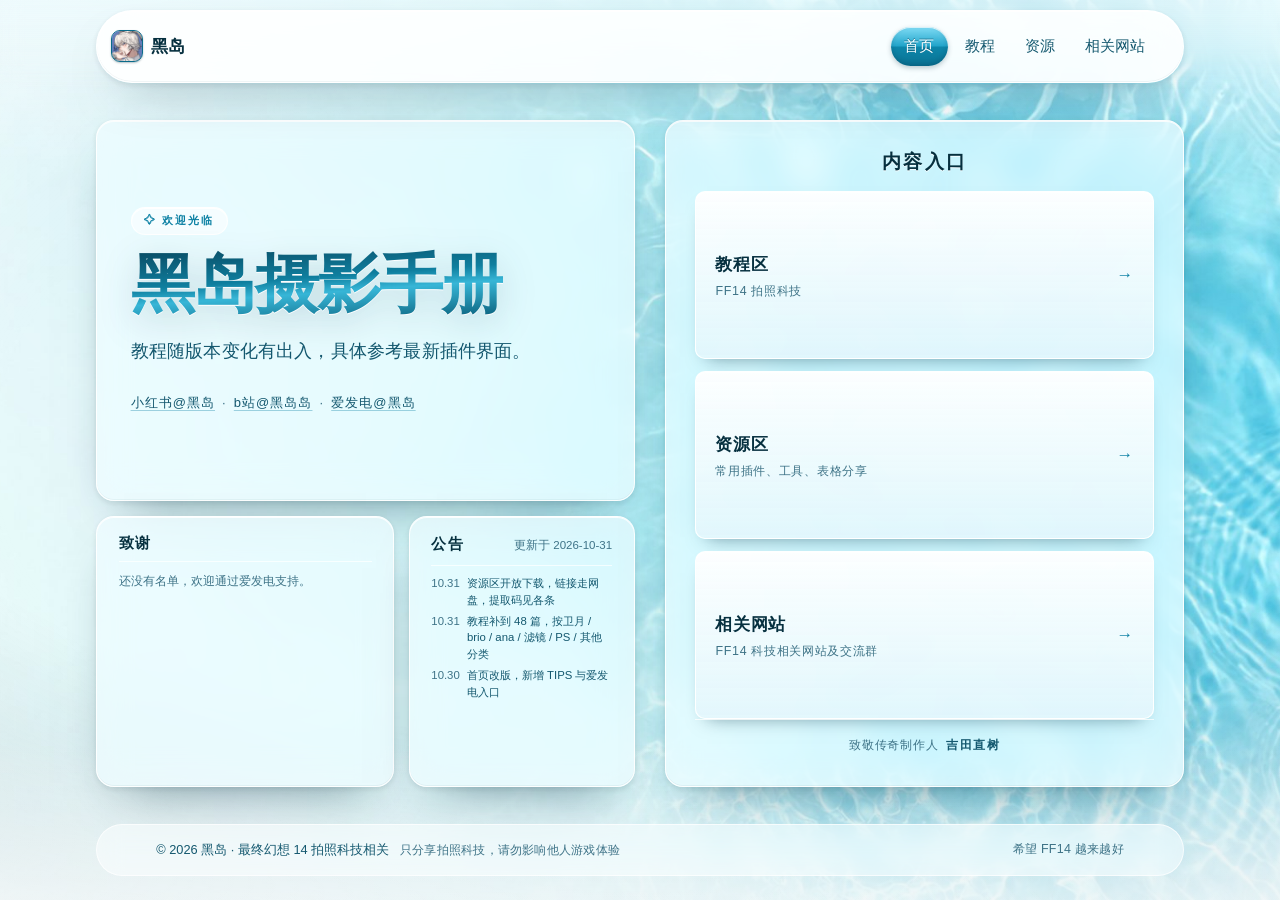
==== index.html @ 0362c5f7 "首页致谢与公告改成左右并排" ====
<!doctype html>
<html lang="zh-CN">
  <head>
    <meta charset="utf-8" />
    <meta name="viewport" content="width=device-width, initial-scale=1" />
    <title>黑岛摄影手册 · 亚拉戈拍照科技</title>
    <meta name="description" content="黑岛摄影手册：FF14 拍照科技教程、资源与相关网站。" />
    <meta name="theme-color" content="#0a6383" />
    <meta property="og:type" content="website" />
    <meta property="og:title" content="黑岛摄影手册 · 亚拉戈拍照科技" />
    <meta property="og:description" content="FF14 拍照科技教程、资源与相关网站，都在三个入口里。" />
    <meta name="twitter:card" content="summary" />
    <link rel="icon" href="assets/img/favicon.svg" type="image/svg+xml" />

    <link rel="stylesheet" href="assets/css/style.css" />
  </head>

  <body class="page-hub">
    <!-- 水下场景：光束、焦散、气泡、暗角（纯装饰） -->
    <div class="scene" aria-hidden="true">
      <div class="scene__rays"></div>
      <div class="scene__swell"></div>
      <div class="scene__caustics"></div>
      <div class="scene__grain"></div>
      <div class="scene__bubbles" id="bubbles"></div>
      <div class="scene__vignette"></div>
    </div>

    <a class="skip-link" href="#main">跳到主要内容</a>

    <header class="site-header" id="site-header">
      <div class="container site-header__inner">
        <div class="brand">
          <a
            class="brand__mark"
            href="https://www.xiaohongshu.com/user/profile/6412fbc0000000001102217c"
            target="_blank"
            rel="noopener noreferrer"
            aria-label="在小红书找到黑岛"
          >
            <img src="assets/img/avatar.png" alt="" width="32" height="32" />
          </a>
          <a class="brand__text" href="index.html">黑岛</a>
        </div>

        <nav class="nav" id="primary-nav" aria-label="主导航">
          <ul class="nav__list">
            <li><a class="nav__link" href="index.html" aria-current="page">首页</a></li>
            <li><a class="nav__link" href="tutorials.html">教程</a></li>
            <li><a class="nav__link" href="resources.html">资源</a></li>
            <li><a class="nav__link" href="links.html">相关网站</a></li>
          </ul>
        </nav>

        <div class="site-header__actions">

          <button
            class="icon-btn nav-toggle"
            id="nav-toggle"
            type="button"
            aria-label="打开菜单"
            aria-expanded="false"
            aria-controls="primary-nav"
          >
            <span></span><span></span><span></span>
          </button>
        </div>
      </div>
    </header>

    <main class="hub" id="main">
      <div class="hub__col">
      <section class="hub__intro" aria-labelledby="hub-title">
        <p class="hub__eyebrow">✧ 欢迎光临</p>

        <h1 class="hub__title" id="hub-title">黑岛摄影手册</h1>
        <p class="hub__sub">教程随版本变化有出入，具体参考最新插件界面。</p>
        <p class="hub__meta">
          <a
            href="https://www.xiaohongshu.com/user/profile/6412fbc0000000001102217c"
            target="_blank"
            rel="noopener noreferrer"
            >小红书@黑岛</a
          >
          <span aria-hidden="true">·</span>
          <a
            href="https://space.bilibili.com/68283920"
            target="_blank"
            rel="noopener noreferrer"
            >b站@黑岛岛</a
          >
          <span aria-hidden="true">·</span>
          <a
            href="https://afdian.com/a/heidao0928"
            target="_blank"
            rel="noopener noreferrer"
            >爱发电@黑岛</a
          >
        </p>
      </section>

      <div class="hub__duo">
        <section class="hub__thanks" aria-labelledby="thanks-title">
          <div class="hub__rail-head">
            <h2 class="hub__thanks-title" id="thanks-title">致谢</h2>
          </div>
          <ul class="hub__thanks-list" data-thanks-list>
            <li class="hub__thanks-empty">载入中…</li>
          </ul>
        </section>

        <section class="hub__rail hub__notice" aria-labelledby="notice-title">
        <div class="hub__rail-head">
          <h2 class="hub__rail-title" id="notice-title">公告</h2>
          <span class="hub__notice-updated" data-notice-updated></span>
        </div>

        <ul class="hub__feed" data-notice-list>
          <li class="hub__feed-empty">载入中…</li>
        </ul>
        </section>
      </div>
      </div>

      <aside class="hub__panel" aria-labelledby="entry-title">
        <h2 class="hub__panel-title" id="entry-title">内容入口</h2>

        <ul class="entry-list">
          <li>
            <a class="entry" href="tutorials.html">
              <span class="entry__text">
                <span class="entry__label">教程区</span>
                <span class="entry__desc">FF14 拍照科技</span>
              </span>
              <span class="entry__arrow" aria-hidden="true">→</span>
            </a>
          </li>
          <li>
            <a class="entry" href="resources.html">
              <span class="entry__text">
                <span class="entry__label">资源区</span>
                <span class="entry__desc">常用插件、工具、表格分享</span>
              </span>
              <span class="entry__arrow" aria-hidden="true">→</span>
            </a>
          </li>
          <li>
            <a class="entry" href="links.html">
              <span class="entry__text">
                <span class="entry__label">相关网站</span>
                <span class="entry__desc">FF14 科技相关网站及交流群</span>
              </span>
              <span class="entry__arrow" aria-hidden="true">→</span>
            </a>
          </li>
        </ul>
        <p class="hub__credit">
          <span>致敬传奇制作人</span>
          <strong>吉田直树</strong>
        </p>
      </aside>
    </main>

    <footer class="site-footer">
      <div class="container site-footer__inner">
        <p>© <span data-year>2026</span> 黑岛 · 最终幻想 14 拍照科技相关 <span class="site-footer__note">只分享拍照科技，请勿影响他人游戏体验</span></p>
        <p class="site-footer__wish">希望 FF14 越来越好</p>
      </div>
    </footer>

    <script src="assets/data/notices.js"></script>
    <script src="assets/data/thanks.js"></script>
    <script src="assets/js/main.js"></script>
  </body>
</html>
---- assets/css/style.css ----
/* ==========================================================================
   个人主页 · 水下 Y2K / iPhone 4 风格样式
   --------------------------------------------------------------------------
   目录
   01 主题变量      02 基础重置      03 水下场景      04 排版
   05 玻璃面板      06 页头导航      07 Hero 窗口     08 区块标题
   09 关于          10 作品卡片      11 文章列表      12 联系
   13 页脚          14 文章页        15 按钮与小组件  16 动画
   17 响应式
   ========================================================================== */

/* --------------------------------------------------------------------------
   01 主题变量
   -------------------------------------------------------------------------- */
:root {
  color-scheme: light;

  /* 布局 */
  --edge: clamp(0.75rem, 3vw, 2.5rem);
  /* 宽屏时内容栏跟着变宽，避免两侧空出太多水面 */
  --container: min(76rem, max(68rem, 66vw));
  --radius: 18px;
  --radius-sm: 10px;
  --radius-xs: 8px;
  --radius-full: 999px;

  /* 玻璃面板 */
  --panel: rgba(240, 253, 255, 0.74);
  --panel-strong: rgba(255, 255, 255, 0.92);
  --panel-line: rgba(255, 255, 255, 0.9);
  --panel-gloss: rgba(255, 255, 255, 0.95);
  --panel-edge: rgba(6, 70, 95, 0.16);

  /* 文字 */
  --ink: #06303f;
  --ink-2: #14586f;
  --ink-3: #3e7387;
  --on-dark: #eafaff;

  /* 强调色 */
  --accent: #0a7fa3;
  --accent-2: #0f9fc6;
  --accent-ink: #ffffff;
  --accent-soft: rgba(15, 159, 198, 0.14);
  --glow: rgba(150, 240, 255, 0.6);

  /* 阴影 */
  --shadow-panel: inset 0 1px 0 rgba(255, 255, 255, 0.85),
    inset 0 -1px 0 rgba(6, 60, 80, 0.05),
    0 24px 50px -28px rgba(1, 45, 62, 0.55), 0 2px 6px rgba(1, 45, 62, 0.1);
  --shadow-soft: 0 12px 24px -16px rgba(1, 45, 62, 0.45);
  --shadow-pop: 0 20px 40px -22px rgba(1, 45, 62, 0.6);

  /* 字体：2010 年前后就是 Helvetica 的天下 */
  --font-sans: "Helvetica Neue", Helvetica, Arial, "PingFang SC",
    "Hiragino Sans GB", "Microsoft YaHei", "Noto Sans SC", sans-serif;
  --font-mono: ui-monospace, "SF Mono", "Cascadia Code", Consolas,
    "Liberation Mono", monospace;

  --ease: cubic-bezier(0.22, 0.61, 0.36, 1);
  --dur: 0.3s;
  --header-h: 4.6rem;
}

/* --------------------------------------------------------------------------
   02 基础重置
   -------------------------------------------------------------------------- */
*,
*::before,
*::after {
  box-sizing: border-box;
}

html {
  scroll-behavior: smooth;
  scroll-padding-top: calc(var(--header-h) + 1rem);
  -webkit-text-size-adjust: 100%;
  background: #063445;
}

body {
  margin: 0;
  font-family: var(--font-sans);
  font-size: clamp(1rem, 0.97rem + 0.12vw, 1.0625rem);
  line-height: 1.75;
  color: var(--ink);
  -webkit-font-smoothing: antialiased;
  -moz-osx-font-smoothing: grayscale;
  overflow-x: hidden;
}

img,
svg,
video {
  display: block;
  max-width: 100%;
}

img {
  height: auto;
}

a {
  color: inherit;
  text-decoration: none;
}

p {
  margin: 0 0 1.1em;
}

ul,
ol {
  margin: 0;
  padding: 0;
}

button {
  font: inherit;
  color: inherit;
}

::selection {
  background: rgba(120, 235, 255, 0.55);
  color: #03202c;
}

:focus-visible {
  outline: 2px solid var(--accent);
  outline-offset: 2px;
  border-radius: 4px;
}

/* 滚动条：浅色轨道 + 水蓝色滑块 */
html {
  scrollbar-width: thin;
  scrollbar-color: #7fd8ef rgba(255, 255, 255, 0.66);
}

::-webkit-scrollbar {
  width: 12px;
  height: 12px;
}

::-webkit-scrollbar-track {
  background: rgba(255, 255, 255, 0.66);
}

::-webkit-scrollbar-thumb {
  border: 2px solid rgba(255, 255, 255, 0.66);
  border-radius: var(--radius-full);
  background: linear-gradient(180deg, #eafcff, #7fd8ef 45%, #2a9cbe);
}

::-webkit-scrollbar-thumb:hover {
  background: linear-gradient(180deg, #ffffff, #8fe4f7 45%, #1f8fb0);
}

.skip-link {
  position: fixed;
  top: 0.75rem;
  left: 0.75rem;
  z-index: 300;
  padding: 0.55rem 1rem;
  border-radius: var(--radius-sm);
  background: var(--accent);
  color: var(--accent-ink);
  font-size: 0.875rem;
  transform: translateY(-200%);
  transition: transform var(--dur) var(--ease);
}

.skip-link:focus-visible {
  transform: translateY(0);
}

/* --------------------------------------------------------------------------
   03 水下场景：浅海 + 阳光 + 光束 + 像素气泡
   -------------------------------------------------------------------------- */
.scene {
  position: fixed;
  inset: 0;
  z-index: -1;
  overflow: hidden;
  /* 用一张实拍水面照当底：换图只改下面这一行 */
  background: #9fe9fa url("../img/bg-water.jpg") center / cover no-repeat;
}

/* 照片底之上只留一点点压暗，保证玻璃面板的文字对比度 */
.scene__rays,
.scene__caustics,
.scene__grain {
  display: none;
}

/* 暂时隐藏气泡与光点（想恢复就把这两条删掉） */
.scene__bubbles,
.bubble,
.sparkle {
  display: none !important;
}

/* 水面正上方的太阳光晕 */
/* 四周白色柔化：掩盖底图像素不足 */
.scene::after {
  content: "";
  position: absolute;
  inset: 0;
  background:
    radial-gradient(
      120% 100% at 50% 50%,
      rgba(255, 255, 255, 0) 42%,
      rgba(255, 255, 255, 0.35) 68%,
      rgba(248, 254, 255, 0.82) 88%,
      #ffffff 100%
    ),
    linear-gradient(180deg, rgba(255, 255, 255, 0.55), rgba(255, 255, 255, 0) 18%, rgba(255, 255, 255, 0) 82%, rgba(255, 255, 255, 0.6));
  pointer-events: none;
}

/* 从水面斜射下来的光 */
.scene__rays {
  position: absolute;
  inset: -30% -45% -15%;
  background: repeating-linear-gradient(
    100deg,
    rgba(255, 255, 255, 0) 0px,
    rgba(255, 255, 255, 0.26) 70px,
    rgba(255, 255, 255, 0.46) 120px,
    rgba(255, 255, 255, 0.2) 180px,
    rgba(255, 255, 255, 0) 260px
  );
  filter: blur(12px);
  mix-blend-mode: screen;
  opacity: 1;
  animation: ray-sway 22s ease-in-out infinite alternate;
  transform-origin: 50% 0;
}

/* 水底焦散：几团模糊的亮斑缓慢游动 */
.scene__caustics {
  position: absolute;
  inset: -35%;
  background:
    radial-gradient(closest-side at 32% 28%, rgba(255, 255, 255, 0.55), transparent 72%),
    radial-gradient(closest-side at 68% 46%, rgba(190, 250, 255, 0.45), transparent 68%),
    radial-gradient(closest-side at 46% 74%, rgba(255, 255, 255, 0.38), transparent 66%),
    radial-gradient(closest-side at 78% 82%, rgba(150, 240, 255, 0.3), transparent 62%);
  filter: blur(50px);
  mix-blend-mode: screen;
  opacity: 0.4;
  animation: caustic-drift 34s ease-in-out infinite alternate;
}

/* 水面附近的一点点细碎波纹 */
.scene__caustics::after {
  content: "";
  position: absolute;
  inset: 8% 4% 55%;
  background: repeating-radial-gradient(
    circle at 50% 0,
    rgba(255, 255, 255, 0.22) 0 2px,
    rgba(255, 255, 255, 0) 2px 22px
  );
  filter: blur(2px);
  opacity: 0.35;
  mask-image: linear-gradient(to bottom, #000, transparent 85%);
  -webkit-mask-image: linear-gradient(to bottom, #000, transparent 85%);
}

.scene__bubbles {
  position: absolute;
  inset: 0;
  pointer-events: none;
}

/* Minecraft 里的像素气泡：8×8 方块精灵（亮蓝描边 + 浅蓝过渡 + 白色高光） */
.bubble {
  position: absolute;
  bottom: -12vh;
  width: 32px;
  height: 32px;
  background-image: url("[data-uri]");
  background-size: 100% 100%;
  background-repeat: no-repeat;
  image-rendering: pixelated;

  opacity: 0;
  animation-name: bubble-rise;
  /* 阶梯式缓动，让气泡一格一格地往上蹦 */
  animation-timing-function: steps(200, end);
  animation-iteration-count: infinite;
  will-change: transform, opacity;
}

/* 水面附近的像素十字星光 */
.sparkle {
  position: absolute;
  width: 12px;
  height: 12px;
  background-image: url("data:image/svg+xml,%3Csvg xmlns='http://www.w3.org/2000/svg' viewBox='0 0 5 5' shape-rendering='crispEdges'%3E%3Cpath fill='%23ffffff' d='M2 0h1v1H2zM1 1h3v1H1zM0 2h5v1H0zM1 3h3v1H1zM2 4h1v1H2z'/%3E%3C/svg%3E");
  background-size: 100% 100%;
  background-repeat: no-repeat;
  image-rendering: pixelated;
  filter: drop-shadow(0 0 3px rgba(255, 255, 255, 0.9));
  opacity: 0;
  animation: sparkle-twinkle 7s steps(28, end) infinite;
  animation-delay: var(--sparkle-delay, 0s);
  pointer-events: none;
}

/* 四周压暗，突出中间的玻璃窗口（浅海不那么狠） */
.scene__vignette {
  position: absolute;
  inset: 0;
  background: radial-gradient(
    120% 90% at 50% 32%,
    transparent 56%,
    rgba(2, 62, 84, 0.24) 100%
  );
  mix-blend-mode: multiply;
}

/* --------------------------------------------------------------------------
   04 排版
   -------------------------------------------------------------------------- */
h1,
h2,
h3,
h4 {
  margin: 0;
  font-weight: 700;
  line-height: 1.2;
  letter-spacing: -0.015em;
  text-wrap: balance;
}

code,
kbd,
pre {
  font-family: var(--font-mono);
  font-size: 0.9em;
}

/* --------------------------------------------------------------------------
   05 玻璃面板：整页的「窗口」都靠这一组变量
   -------------------------------------------------------------------------- */
.container {
  width: 100%;
  max-width: var(--container);
  margin-inline: auto;
  padding-inline: var(--edge);
}

/* 面板外框 */
.hero,
.section,
.page-head,
.post {
  position: relative;
  background: var(--panel);
  border: 1px solid var(--panel-line);
  border-top-color: var(--panel-gloss);
  border-radius: var(--radius);
  box-shadow: var(--shadow-panel);
  backdrop-filter: blur(16px) saturate(150%);
  -webkit-backdrop-filter: blur(16px) saturate(150%);
}

/* Windows 风格的窗口标题栏 */
.window-bar {
  position: absolute;
  inset: 0 0 auto;
  z-index: 2;
  display: flex;
  align-items: center;
  gap: 0.75rem;
  height: 2.6rem;
  padding-inline: 0.9rem;
  border-bottom: 1px solid var(--panel-edge);
  border-radius: var(--radius) var(--radius) 0 0;
  background: linear-gradient(
    180deg,
    rgba(255, 255, 255, 0.94),
    rgba(219, 245, 252, 0.7)
  );
  font-size: 0.75rem;
  color: var(--ink-3);
  letter-spacing: 0.08em;
  user-select: none;
}

.window-bar__dots {
  display: flex;
  gap: 0.4rem;
}

.window-bar__dots i {
  width: 0.62rem;
  height: 0.62rem;
  border-radius: 50%;
  box-shadow: inset 0 1px 1px rgba(255, 255, 255, 0.85),
    0 0 0 1px rgba(6, 60, 80, 0.18);
}

.window-bar__dots i:nth-child(1) {
  background: linear-gradient(180deg, #ff9e9e, #e84545);
}

.window-bar__dots i:nth-child(2) {
  background: linear-gradient(180deg, #ffe08a, #e8a723);
}

.window-bar__dots i:nth-child(3) {
  background: linear-gradient(180deg, #a8f09a, #3fa838);
}

.window-bar__title {
  position: absolute;
  left: 50%;
  transform: translateX(-50%);
  max-width: 60%;
  overflow: hidden;
  white-space: nowrap;
  text-overflow: ellipsis;
}

/* 面板共用内边距 */
.hero,
.page-head,
.post,
.section {
  padding: clamp(1.35rem, 3.2vw, 2.5rem) clamp(1.25rem, 3.2vw, 2.6rem);
}

/* 标题栏占位 */
.hero,
.page-head,
.post {
  padding-top: clamp(3.35rem, 5vw, 3.6rem);
}

/* 面板里的 container 不再放大 */
.hero > .container,
.page-head > .container,
.section > .container,
.post > .container {
  max-width: none;
  padding-inline: 0;
}

/* --------------------------------------------------------------------------
   06 页头：悬浮的玻璃胶囊
   -------------------------------------------------------------------------- */
.site-header {
  position: sticky;
  top: 0;
  z-index: 100;
  padding: 0.6rem var(--edge) 0.35rem;
}

/* 页头后面的一层柔焦，避免内容从缝隙里透出来 */
.site-header::before {
  content: "";
  position: absolute;
  inset: 0;
  z-index: -1;
  backdrop-filter: blur(10px);
  -webkit-backdrop-filter: blur(10px);
  background: linear-gradient(
    180deg,
    rgba(230, 250, 255, 0.35),
    rgba(230, 250, 255, 0)
  );
  mask-image: linear-gradient(180deg, #000 55%, transparent);
  -webkit-mask-image: linear-gradient(180deg, #000 55%, transparent);
  pointer-events: none;
}

.site-header__inner {
  position: relative;
  width: 100%;
  max-width: var(--container);
  min-height: var(--header-h);
  margin-inline: auto;
  padding: 0.45rem 0.5rem 0.45rem 0.85rem;
  display: flex;
  align-items: center;
  gap: 1rem;
  border: 1px solid var(--panel-line);
  border-top-color: var(--panel-gloss);
  border-radius: var(--radius-full);
  background: var(--panel-strong);
  box-shadow: var(--shadow-panel);
  backdrop-filter: blur(18px) saturate(160%);
  -webkit-backdrop-filter: blur(18px) saturate(160%);
  transition: box-shadow var(--dur) var(--ease),
    background-color var(--dur) var(--ease);
}

.site-header.is-scrolled .site-header__inner {
  box-shadow: inset 0 1px 0 rgba(255, 255, 255, 0.9),
    0 18px 34px -20px rgba(1, 45, 62, 0.6);
}

.brand {
  display: inline-flex;
  align-items: center;
  gap: 0.55rem;
  font-weight: 700;
  letter-spacing: -0.01em;
  white-space: nowrap;
}

.brand__mark {
  display: grid;
  place-items: center;
  width: 2rem;
  height: 2rem;
  border-radius: 9px;
  border: 1px solid #0a6b8a;
  background: linear-gradient(180deg, #8fe6ff 0%, #3fb9dd 46%, #0f8fb3 54%, #0a6f90 100%);
  color: #fff;
  font-size: 0.95rem;
  line-height: 1;
  text-shadow: 0 -1px 0 rgba(0, 50, 70, 0.5);
  box-shadow: inset 0 1px 0 rgba(255, 255, 255, 0.85),
    inset 0 -2px 4px rgba(0, 40, 60, 0.25), 0 1px 2px rgba(1, 45, 62, 0.3);
  transition: transform var(--dur) var(--ease);
}

.brand__mark:hover {
  transform: rotate(-6deg) scale(1.06);
}

.brand__text {
  transition: color var(--dur) var(--ease);
}

.brand__text:hover {
  color: var(--accent);
}

.nav {
  margin-left: auto;
}

.nav__list {
  display: flex;
  align-items: center;
  gap: 0.2rem;
  list-style: none;
}

.nav__link {
  display: inline-block;
  padding: 0.42rem 0.85rem;
  border-radius: var(--radius-full);
  color: var(--ink-2);
  font-size: 0.9375rem;
  transition: color var(--dur) var(--ease),
    background-color var(--dur) var(--ease),
    box-shadow var(--dur) var(--ease);
}

.nav__link:hover {
  color: var(--ink);
  background: rgba(255, 255, 255, 0.55);
  box-shadow: inset 0 1px 0 rgba(255, 255, 255, 0.9);
}

.nav__link.is-active,
.nav__link[aria-current="page"] {
  color: var(--accent-ink);
  background: linear-gradient(180deg, #7fdcf5 0%, #23a5cb 48%, #0d86aa 52%, #0a7293 100%);
  text-shadow: 0 -1px 0 rgba(0, 50, 70, 0.45);
  box-shadow: inset 0 1px 0 rgba(255, 255, 255, 0.7),
    inset 0 -2px 5px rgba(0, 40, 60, 0.2), 0 2px 5px rgba(1, 45, 62, 0.25);
}

.site-header__actions {
  display: flex;
  align-items: center;
  gap: 0.4rem;
}

.icon-btn {
  display: grid;
  place-items: center;
  width: 2.4rem;
  height: 2.4rem;
  padding: 0;
  border: 1px solid var(--panel-edge);
  border-radius: var(--radius-full);
  background: linear-gradient(180deg, rgba(255, 255, 255, 0.95), rgba(222, 245, 252, 0.7));
  color: var(--ink-2);
  cursor: pointer;
  box-shadow: inset 0 1px 0 rgba(255, 255, 255, 0.95),
    0 1px 2px rgba(1, 45, 62, 0.12);
  transition: color var(--dur) var(--ease), transform var(--dur) var(--ease),
    box-shadow var(--dur) var(--ease);
}

.icon-btn:hover {
  color: var(--accent);
  transform: translateY(-1px);
  box-shadow: inset 0 1px 0 rgba(255, 255, 255, 0.95),
    0 4px 10px -4px rgba(1, 45, 62, 0.4);
}

.icon-btn:active {
  transform: translateY(0) scale(0.96);
}

.icon-btn svg {
  width: 1.1rem;
  height: 1.1rem;
}

/* 主题按钮：像素月亮 / 像素太阳（用遮罩，颜色跟随按钮） */
.theme-toggle {
  position: relative;
}

.theme-toggle::before {
  content: "";
  width: 1rem;
  height: 1rem;
  background-color: currentColor;
  -webkit-mask-image: url("data:image/svg+xml,%3Csvg xmlns='http://www.w3.org/2000/svg' viewBox='0 0 8 8' shape-rendering='crispEdges'%3E%3Cpath fill='%23000' d='M2 0h4v1H2zM1 1h4v1H1zM0 2h3v1H0zM0 3h2v2H0zM0 5h3v1H0zM1 6h4v1H1zM2 7h4v1H2z'/%3E%3C/svg%3E");
  -webkit-mask-repeat: no-repeat;
  -webkit-mask-position: center;
  -webkit-mask-size: contain;
  mask-image: url("data:image/svg+xml,%3Csvg xmlns='http://www.w3.org/2000/svg' viewBox='0 0 8 8' shape-rendering='crispEdges'%3E%3Cpath fill='%23000' d='M2 0h4v1H2zM1 1h4v1H1zM0 2h3v1H0zM0 3h2v2H0zM0 5h3v1H0zM1 6h4v1H1zM2 7h4v1H2z'/%3E%3C/svg%3E");
  mask-repeat: no-repeat;
  mask-position: center;
  mask-size: contain;
}

/* 汉堡按钮 */
.nav-toggle {
  display: none;
  position: relative;
}

.nav-toggle span {
  position: absolute;
  top: 50%;
  left: 50%;
  width: 1rem;
  height: 2px;
  margin: -1px 0 0 -0.5rem;
  border-radius: 2px;
  background: currentColor;
  box-shadow: 0 1px 0 rgba(255, 255, 255, 0.6);
  transition: transform var(--dur) var(--ease), opacity var(--dur) var(--ease);
}

.nav-toggle span:nth-child(1) {
  transform: translateY(-6px);
}

.nav-toggle span:nth-child(2) {
  transform: translateY(0);
}

.nav-toggle span:nth-child(3) {
  transform: translateY(6px);
}

.nav-toggle[aria-expanded="true"] span:nth-child(1) {
  transform: rotate(45deg);
}

.nav-toggle[aria-expanded="true"] span:nth-child(2) {
  opacity: 0;
  transform: scaleX(0);
}

.nav-toggle[aria-expanded="true"] span:nth-child(3) {
  transform: rotate(-45deg);
}

/* --------------------------------------------------------------------------
   07 Hero：主窗口
   -------------------------------------------------------------------------- */
.hero {
  width: min(100% - 2 * var(--edge), var(--container));
  margin: 0.9rem auto clamp(0.9rem, 1.6vw, 1.4rem);
  overflow: hidden;
}

/* 水面反光，压在标题栏下面 */
.hero::after {
  content: "";
  position: absolute;
  inset: 2.6rem 0 auto;
  height: 62%;
  background:
    linear-gradient(
      112deg,
      rgba(255, 255, 255, 0.6) 0%,
      rgba(255, 255, 255, 0.12) 26%,
      rgba(255, 255, 255, 0) 42%
    ),
    linear-gradient(
      180deg,
      rgba(255, 255, 255, 0.35),
      rgba(255, 255, 255, 0) 70%
    );
  pointer-events: none;
}

.hero__inner {
  position: relative;
  z-index: 1;
  display: grid;
  grid-template-columns: minmax(0, 1.12fr) minmax(0, 0.88fr);
  align-items: center;
  gap: clamp(1.75rem, 5vw, 3.5rem);
}

.hero__eyebrow {
  display: inline-flex;
  align-items: center;
  gap: 0.4rem;
  margin: 0 0 0.85rem;
  padding: 0.2rem 0.7rem;
  border-radius: var(--radius-full);
  background: rgba(255, 255, 255, 0.6);
  border: 1px solid rgba(255, 255, 255, 0.9);
  color: var(--accent);
  font-size: 0.6875rem;
  font-weight: 700;
  letter-spacing: 0.18em;
  text-transform: uppercase;
  box-shadow: inset 0 1px 0 rgba(255, 255, 255, 0.95);
}

.hero__eyebrow::before {
  content: "✧";
  font-size: 0.8rem;
  line-height: 1;
  color: var(--accent-2);
}

.hero__title {
  font-size: clamp(2.4rem, 6vw, 4rem);
  line-height: 1.02;
  letter-spacing: -0.035em;
  background: linear-gradient(
    176deg,
    #0a4f68 6%,
    #0f7f9f 42%,
    #37b6d7 58%,
    #0a5f7a 96%
  );
  -webkit-background-clip: text;
  background-clip: text;
  color: transparent;
  -webkit-text-fill-color: transparent;
  filter: drop-shadow(0 1px 0 rgba(255, 255, 255, 0.95))
    drop-shadow(0 10px 18px rgba(2, 50, 70, 0.18));
}

.hero__title-en {
  display: block;
  margin-top: 0.6rem;
  color: var(--ink-3);
  font-size: clamp(0.75rem, 1.4vw, 0.9rem);
  font-weight: 700;
  letter-spacing: 0.42em;
  text-transform: uppercase;
}

.hero__lede {
  max-width: 32rem;
  margin: 1.35rem 0 0;
  color: var(--ink-2);
  font-size: clamp(1rem, 1.2vw, 1.1rem);
  line-height: 1.85;
}

.hero__actions {
  display: flex;
  flex-wrap: wrap;
  gap: 0.7rem;
  margin-top: 1.8rem;
}

.hero__meta {
  display: flex;
  flex-wrap: wrap;
  gap: 1rem 1.9rem;
  margin: 2.1rem 0 0;
  padding-top: 1.25rem;
  border-top: 1px solid rgba(6, 70, 95, 0.12);
  font-size: 0.8125rem;
  color: var(--ink-3);
}

.hero__meta > div {
  margin: 0;
}

.hero__meta dt {
  margin: 0 0 0.1rem;
  font-size: 0.6875rem;
  font-weight: 700;
  letter-spacing: 0.16em;
  text-transform: uppercase;
  color: var(--ink-3);
}

.hero__meta dd {
  margin: 0;
  color: var(--ink-2);
  font-weight: 500;
}

/* 相框里的头像：带高光的一张照片 */
.hero__portrait {
  position: relative;
  justify-self: center;
  width: min(100%, 19rem);
  transform: rotate(-1.4deg);
  transition: transform 0.5s var(--ease);
}

.hero__portrait:hover {
  transform: rotate(0deg) scale(1.02);
}

.hero__portrait img {
  width: 100%;
  height: auto;
  border: 6px solid rgba(255, 255, 255, 0.92);
  border-radius: 12px;
  box-shadow: 0 26px 40px -22px rgba(2, 40, 60, 0.7),
    0 2px 0 rgba(255, 255, 255, 0.7), inset 0 0 0 1px rgba(6, 60, 80, 0.12);
}

.hero__portrait::after {
  content: "";
  position: absolute;
  inset: 6px;
  border-radius: 8px;
  background: linear-gradient(
    118deg,
    rgba(255, 255, 255, 0.55) 0%,
    rgba(255, 255, 255, 0.12) 34%,
    rgba(255, 255, 255, 0) 52%
  );
  pointer-events: none;
}

/* --------------------------------------------------------------------------
   08 区块标题
   -------------------------------------------------------------------------- */
.section {
  width: min(100% - 2 * var(--edge), var(--container));
  margin: clamp(0.9rem, 1.6vw, 1.4rem) auto;
}

.section__head {
  display: flex;
  align-items: flex-end;
  justify-content: space-between;
  gap: 1.25rem;
  margin-bottom: clamp(1.4rem, 2.6vw, 2.1rem);
}

.section__kicker {
  display: inline-block;
  margin: 0 0 0.65rem;
  padding: 0.22rem 0.7rem;
  border-radius: var(--radius-full);
  border: 1px solid rgba(255, 255, 255, 0.7);
  background: linear-gradient(180deg, #63cdec 0%, #1a93b8 52%, #0d7fa2 100%);
  color: #fff;
  font-size: 0.6875rem;
  font-weight: 700;
  letter-spacing: 0.16em;
  text-transform: uppercase;
  text-shadow: 0 -1px 0 rgba(0, 60, 80, 0.35);
  box-shadow: inset 0 1px 0 rgba(255, 255, 255, 0.75),
    0 3px 8px -4px rgba(1, 45, 62, 0.5);
}

.section__title {
  font-size: clamp(1.45rem, 2.5vw, 2rem);
  color: var(--ink);
  text-shadow: 0 1px 0 rgba(255, 255, 255, 0.75);
}

.section__title em {
  font-style: normal;
  color: var(--ink-3);
}

.section__link {
  flex: none;
  display: inline-flex;
  align-items: center;
  gap: 0.3rem;
  padding: 0.35rem 0.85rem;
  border-radius: var(--radius-full);
  border: 1px solid rgba(255, 255, 255, 0.85);
  background: rgba(255, 255, 255, 0.5);
  color: var(--accent);
  font-size: 0.8125rem;
  font-weight: 600;
  box-shadow: inset 0 1px 0 rgba(255, 255, 255, 0.95);
  transition: color var(--dur) var(--ease),
    background-color var(--dur) var(--ease), transform var(--dur) var(--ease);
}

.section__link:hover {
  background: rgba(255, 255, 255, 0.85);
  transform: translateY(-1px);
}

.section__link::after {
  content: "→";
  transition: transform var(--dur) var(--ease);
}

.section__link:hover::after {
  transform: translateX(3px);
}

/* --------------------------------------------------------------------------
   09 关于
   -------------------------------------------------------------------------- */
.about {
  display: grid;
  grid-template-columns: minmax(0, 1.45fr) minmax(0, 1fr);
  gap: clamp(1.5rem, 4vw, 3rem);
  align-items: start;
}

.about__body {
  color: var(--ink-2);
}

.about__body p {
  margin-bottom: 1em;
}

.about__body p:last-child {
  margin-bottom: 0;
}

.about__lead {
  color: var(--ink);
  font-size: 1.05em;
}

.about__body a {
  color: var(--accent);
  text-decoration: underline;
  text-decoration-thickness: 1px;
  text-underline-offset: 3px;
}

.about__aside {
  display: grid;
  gap: 1.4rem;
  padding: 1.35rem;
  border: 1px solid rgba(255, 255, 255, 0.9);
  border-radius: var(--radius-sm);
  background: linear-gradient(
    180deg,
    rgba(255, 255, 255, 0.8),
    rgba(255, 255, 255, 0.55)
  );
  box-shadow: inset 0 1px 0 rgba(255, 255, 255, 0.95),
    0 14px 26px -20px rgba(1, 45, 62, 0.45);
}

.about__group-title {
  margin: 0 0 0.65rem;
  font-size: 0.6875rem;
  font-weight: 700;
  letter-spacing: 0.18em;
  text-transform: uppercase;
  color: var(--ink-3);
}

.tag-list {
  display: flex;
  flex-wrap: wrap;
  gap: 0.4rem;
  list-style: none;
}

.tag {
  padding: 0.18rem 0.65rem;
  border: 1px solid rgba(255, 255, 255, 0.9);
  border-radius: var(--radius-full);
  background: linear-gradient(180deg, #ffffff, #d6f2fa);
  color: var(--ink-2);
  font-size: 0.8125rem;
  line-height: 1.7;
  box-shadow: inset 0 1px 0 #fff, 0 1px 2px rgba(1, 45, 62, 0.12);
}

.fact-list {
  display: grid;
  gap: 0.5rem;
  margin: 0;
  list-style: none;
  font-size: 0.9rem;
}

.fact-list li {
  display: flex;
  gap: 0.55rem;
  color: var(--ink-2);
}

.fact-list span[aria-hidden] {
  color: var(--accent-2);
  line-height: 1.5;
}

/* --------------------------------------------------------------------------
   10 作品卡片
   -------------------------------------------------------------------------- */
.card-grid {
  display: grid;
  grid-template-columns: repeat(auto-fit, minmax(min(100%, 17rem), 1fr));
  gap: 1rem;
}

.card {
  position: relative;
  display: flex;
  flex-direction: column;
  gap: 0.7rem;
  padding: 1.35rem;
  border: 1px solid rgba(255, 255, 255, 0.92);
  border-radius: var(--radius-sm);
  background: linear-gradient(
    180deg,
    rgba(255, 255, 255, 0.86),
    rgba(255, 255, 255, 0.58)
  );
  box-shadow: inset 0 1px 0 #fff, 0 12px 24px -18px rgba(1, 45, 62, 0.5);
  transition: transform var(--dur) var(--ease),
    box-shadow var(--dur) var(--ease), border-color var(--dur) var(--ease);
}

.card:hover {
  transform: translateY(-3px);
  border-color: rgba(255, 255, 255, 1);
  box-shadow: inset 0 1px 0 #fff, 0 22px 36px -20px rgba(1, 45, 62, 0.55);
}

.card__top {
  display: flex;
  align-items: center;
  justify-content: space-between;
  gap: 1rem;
}

.card__index {
  color: var(--accent);
  font-family: var(--font-mono);
  font-size: 0.75rem;
  font-weight: 700;
  letter-spacing: 0.08em;
}

.card__arrow {
  display: grid;
  place-items: center;
  width: 1.75rem;
  height: 1.75rem;
  border-radius: 6px;
  border: 1px solid rgba(10, 110, 140, 0.25);
  background: linear-gradient(180deg, #f2fdff, #cfeefa);
  color: var(--accent);
  font-size: 0.8rem;
  box-shadow: inset 0 1px 0 #fff;
  transition: transform var(--dur) var(--ease),
    background-color var(--dur) var(--ease);
}

.card:hover .card__arrow {
  transform: translate(2px, -2px);
  background: linear-gradient(180deg, #b9f0ff, #7fd9f2);
}

.card__title {
  font-size: 1.08rem;
  color: var(--ink);
}

.card__desc {
  margin: 0;
  color: var(--ink-2);
  font-size: 0.9rem;
  line-height: 1.72;
}

.card__tags {
  display: flex;
  flex-wrap: wrap;
  gap: 0.35rem;
  margin-top: auto;
  padding-top: 0.4rem;
  list-style: none;
}

.card__tags li {
  padding: 0.05rem 0.5rem;
  border-radius: var(--radius-full);
  background: rgba(10, 127, 163, 0.1);
  color: var(--accent);
  font-size: 0.6875rem;
  font-weight: 600;
  letter-spacing: 0.02em;
}

.card__link::after {
  content: "";
  position: absolute;
  inset: 0;
  border-radius: inherit;
}

/* --------------------------------------------------------------------------
   11 文章列表
   -------------------------------------------------------------------------- */
.post-list {
  list-style: none;
  display: grid;
}

.post-item + .post-item {
  border-top: 1px solid rgba(6, 70, 95, 0.1);
}

.post-item__link {
  display: grid;
  grid-template-columns: 7rem minmax(0, 1fr) auto;
  align-items: baseline;
  gap: 1.25rem;
  padding: 1rem 0.6rem;
  border-radius: var(--radius-xs);
  transition: background-color var(--dur) var(--ease);
}

.post-item__link:hover {
  background: rgba(255, 255, 255, 0.45);
}

.post-item__date {
  color: var(--ink-3);
  font-family: var(--font-mono);
  font-size: 0.75rem;
  letter-spacing: 0.02em;
}

.post-item__body {
  display: grid;
  gap: 0.2rem;
}

.post-item__title {
  color: var(--ink);
  font-size: 1rem;
  font-weight: 700;
  transition: color var(--dur) var(--ease);
}

.post-item__link:hover .post-item__title {
  color: var(--accent);
}

.post-item__summary {
  color: var(--ink-3);
  font-size: 0.8438rem;
  line-height: 1.65;
}

.post-item__arrow {
  color: var(--accent);
  transition: transform var(--dur) var(--ease);
}

.post-item__link:hover .post-item__arrow {
  transform: translateX(4px);
}

/* --------------------------------------------------------------------------
   12 联系：深水块
   -------------------------------------------------------------------------- */
.contact {
  position: relative;
  overflow: hidden;
  padding: clamp(1.5rem, 3.6vw, 2.6rem);
  border-radius: var(--radius-sm);
  border: 1px solid rgba(140, 235, 255, 0.28);
  background: radial-gradient(
      120% 140% at 12% 0%,
      rgba(90, 220, 255, 0.35),
      transparent 55%
    ),
    linear-gradient(160deg, #083f57 0%, #052b3c 55%, #021823 100%);
  color: var(--on-dark);
  box-shadow: inset 0 1px 0 rgba(200, 250, 255, 0.35),
    inset 0 -20px 40px rgba(0, 10, 18, 0.45), 0 20px 40px -24px rgba(0, 20, 30, 0.7);
}

.contact .section__kicker {
  border-color: rgba(150, 235, 255, 0.35);
  background: rgba(120, 225, 255, 0.14);
  color: #9fe9ff;
  text-shadow: none;
  box-shadow: inset 0 0 0 1px rgba(150, 235, 255, 0.12);
}

.contact__head {
  position: relative;
  display: flex;
  flex-wrap: wrap;
  align-items: flex-end;
  justify-content: space-between;
  gap: 1.25rem;
}

.contact__title {
  font-size: clamp(1.5rem, 3vw, 2.15rem);
  line-height: 1.3;
  color: #fff;
  text-shadow: 0 2px 10px rgba(0, 30, 45, 0.6);
}

.contact__mail {
  display: inline-flex;
  align-items: center;
  gap: 0.45rem;
  margin-top: 1.25rem;
  padding-bottom: 0.3rem;
  border-bottom: 1px solid rgba(160, 240, 255, 0.45);
  font-size: clamp(1rem, 2vw, 1.3rem);
  font-weight: 500;
  color: #eafaff;
  transition: color var(--dur) var(--ease),
    border-color var(--dur) var(--ease);
}

.contact__mail:hover {
  color: #9fe9ff;
  border-color: #9fe9ff;
}

.contact__social {
  position: relative;
  display: flex;
  flex-wrap: wrap;
  gap: 0.5rem;
  margin: 1.6rem 0 0;
  list-style: none;
}

.contact__social a {
  display: inline-flex;
  align-items: center;
  gap: 0.4rem;
  padding: 0.4rem 0.95rem;
  border: 1px solid rgba(160, 240, 255, 0.4);
  border-radius: var(--radius-full);
  background: rgba(150, 235, 255, 0.08);
  color: #d8f7ff;
  font-size: 0.8125rem;
  box-shadow: inset 0 1px 0 rgba(200, 250, 255, 0.25);
  transition: background-color var(--dur) var(--ease),
    color var(--dur) var(--ease), transform var(--dur) var(--ease);
}

.contact__social a:hover {
  background: rgba(150, 235, 255, 0.2);
  color: #fff;
  transform: translateY(-2px);
}

/* --------------------------------------------------------------------------
   13 页脚
   -------------------------------------------------------------------------- */
.site-footer {
  width: min(100% - 2 * var(--edge), var(--container));
  margin: 0.4rem auto 1.5rem;
  padding: 0.85rem 1.3rem;
  border: 1px solid rgba(255, 255, 255, 0.7);
  border-radius: var(--radius-full);
  background: rgba(255, 255, 255, 0.5);
  backdrop-filter: blur(12px) saturate(140%);
  -webkit-backdrop-filter: blur(12px) saturate(140%);
  color: var(--ink-2);
  font-size: 0.8rem;
}

.site-footer__inner {
  display: flex;
  flex-wrap: wrap;
  align-items: center;
  justify-content: space-between;
  gap: 0.6rem 1rem;
}

.site-footer p {
  margin: 0;
}

.site-footer__badge {
  padding: 0.15rem 0.6rem;
  border: 1px solid rgba(6, 70, 95, 0.2);
  border-radius: var(--radius-full);
  background: rgba(255, 255, 255, 0.55);
  color: var(--ink-2);
  font-family: var(--font-mono);
  font-size: 0.6875rem;
  letter-spacing: 0.06em;
  white-space: nowrap;
}

.site-footer__links {
  display: flex;
  gap: 1rem;
  list-style: none;
}

.site-footer__links a:hover {
  color: var(--accent);
}

/* --------------------------------------------------------------------------
   14 文章页与内页
   -------------------------------------------------------------------------- */
.page-head {
  width: min(100% - 2 * var(--edge), var(--container));
  margin: 0.9rem auto clamp(0.9rem, 1.6vw, 1.4rem);
}

.page-head__title {
  font-size: clamp(1.9rem, 4.4vw, 3rem);
  letter-spacing: -0.03em;
  color: var(--ink);
  text-shadow: 0 1px 0 rgba(255, 255, 255, 0.8);
}

.page-head__lede {
  max-width: 36rem;
  margin: 0.9rem 0 0;
  color: var(--ink-2);
}

.page-head__meta {
  display: flex;
  flex-wrap: wrap;
  gap: 0.4rem 1.25rem;
  margin: 1.1rem 0 0;
  padding-top: 0.9rem;
  border-top: 1px solid rgba(6, 70, 95, 0.12);
  color: var(--ink-3);
  font-size: 0.78rem;
}

.page-head__meta strong {
  color: var(--ink-2);
  font-weight: 700;
}

.section--tight {
  padding-top: clamp(1.1rem, 2.4vw, 1.8rem);
}

.archive-group + .archive-group {
  margin-top: clamp(1.6rem, 3vw, 2.4rem);
}

.archive-year {
  display: inline-block;
  margin: 0 0 0.4rem;
  padding: 0.1rem 0.55rem;
  border-radius: var(--radius-full);
  background: rgba(10, 127, 163, 0.12);
  color: var(--accent);
  font-family: var(--font-mono);
  font-size: 0.75rem;
  font-weight: 700;
  letter-spacing: 0.12em;
}

/* 文章主体 */
.post {
  width: min(100% - 2 * var(--edge), 56rem);
  margin: 0.9rem auto 0;
}

.post__header {
  max-width: 42rem;
  margin-inline: auto;
}

.post__back {
  display: inline-flex;
  align-items: center;
  gap: 0.3rem;
  margin-bottom: 1.1rem;
  padding: 0.28rem 0.75rem;
  border: 1px solid rgba(255, 255, 255, 0.85);
  border-radius: var(--radius-full);
  background: rgba(255, 255, 255, 0.55);
  color: var(--ink-2);
  font-size: 0.78rem;
  box-shadow: inset 0 1px 0 rgba(255, 255, 255, 0.95);
  transition: color var(--dur) var(--ease),
    background-color var(--dur) var(--ease);
}

.post__back:hover {
  color: var(--accent);
  background: rgba(255, 255, 255, 0.85);
}

.post__title {
  font-size: clamp(1.7rem, 4vw, 2.5rem);
  line-height: 1.25;
  color: var(--ink);
  text-shadow: 0 1px 0 rgba(255, 255, 255, 0.75);
}

.post__meta {
  display: flex;
  flex-wrap: wrap;
  gap: 0.4rem 1.1rem;
  margin: 1rem 0 0;
  color: var(--ink-3);
  font-size: 0.78rem;
}

.post__meta span::before {
  content: "·";
  margin-right: 0.95rem;
  color: rgba(6, 70, 95, 0.3);
}

.post__meta span:first-child::before {
  display: none;
}

.prose {
  max-width: 42rem;
  margin-inline: auto;
  padding-top: 1.8rem;
  color: var(--ink-2);
}

.prose > * + * {
  margin-top: 1.3em;
}

.prose h2,
.prose h3,
.prose h4 {
  color: var(--ink);
  scroll-margin-top: calc(var(--header-h) + 1.5rem);
  text-shadow: 0 1px 0 rgba(255, 255, 255, 0.7);
}

.prose h2 {
  margin-top: 2.2em;
  font-size: 1.45em;
}

.prose h3 {
  margin-top: 1.8em;
  font-size: 1.18em;
}

.prose .prose__lede {
  font-size: 1.1em;
  color: var(--ink);
}

.prose a {
  color: var(--accent);
  text-decoration: underline;
  text-decoration-thickness: 1px;
  text-underline-offset: 3px;
  transition: text-decoration-color var(--dur) var(--ease);
}

.prose a:hover {
  text-decoration-thickness: 2px;
}

.prose strong {
  color: var(--ink);
  font-weight: 700;
}

.prose ul,
.prose ol {
  padding-left: 1.3em;
}

.prose li + li {
  margin-top: 0.4em;
}

.prose li::marker {
  color: var(--accent);
}

.prose blockquote {
  margin: 1.8em 0;
  padding: 0.7em 1.2em;
  border-left: 3px solid var(--accent);
  border-radius: 0 var(--radius-xs) var(--radius-xs) 0;
  background: rgba(255, 255, 255, 0.45);
  color: var(--ink);
  font-size: 1.03em;
}

.prose blockquote p:last-child {
  margin-bottom: 0;
}

.prose :not(pre) > code {
  padding: 0.12em 0.4em;
  border: 1px solid rgba(255, 255, 255, 0.9);
  border-radius: 5px;
  background: linear-gradient(180deg, #ffffff, #d9f3fb);
  color: #0a6a8c;
  font-size: 0.85em;
  box-shadow: inset 0 1px 0 #fff;
}

/* 代码块：一小块深水终端 */
.prose pre {
  position: relative;
  margin-block: 1.6em;
  padding: 1.2rem 1.15rem;
  border: 1px solid rgba(140, 235, 255, 0.25);
  border-radius: var(--radius-sm);
  background: linear-gradient(180deg, #062b3a, #031c27);
  overflow-x: auto;
  line-height: 1.7;
  box-shadow: inset 0 1px 0 rgba(180, 245, 255, 0.16),
    0 14px 26px -18px rgba(0, 20, 30, 0.75);
}

.prose pre code {
  color: #c8f6ff;
  font-size: 0.85rem;
}

.prose hr {
  margin-block: 2.4em;
  border: 0;
  border-top: 1px solid rgba(6, 70, 95, 0.15);
}

.prose img {
  border: 4px solid rgba(255, 255, 255, 0.9);
  border-radius: var(--radius-sm);
  box-shadow: 0 16px 30px -20px rgba(1, 45, 62, 0.6);
}

.prose table {
  width: 100%;
  border-collapse: collapse;
  font-size: 0.9em;
}

.prose th,
.prose td {
  padding: 0.55em 0.7em;
  border-bottom: 1px solid rgba(6, 70, 95, 0.12);
  text-align: left;
}

.prose th {
  color: var(--ink);
  font-weight: 700;
  background: rgba(255, 255, 255, 0.4);
}

.copy-btn {
  position: absolute;
  top: 0.55rem;
  right: 0.55rem;
  padding: 0.2rem 0.55rem;
  border: 1px solid rgba(140, 235, 255, 0.35);
  border-radius: 5px;
  background: rgba(140, 235, 255, 0.12);
  color: #a8ecff;
  font-family: var(--font-sans);
  font-size: 0.7rem;
  cursor: pointer;
  opacity: 0;
  transition: opacity var(--dur) var(--ease),
    background-color var(--dur) var(--ease);
}

.prose pre:hover .copy-btn,
.copy-btn:focus-visible {
  opacity: 1;
}

.copy-btn:hover {
  background: rgba(140, 235, 255, 0.24);
}

.post__foot {
  display: flex;
  flex-wrap: wrap;
  align-items: center;
  justify-content: space-between;
  gap: 0.75rem;
  max-width: 42rem;
  margin: 2.2rem auto 0;
  padding-top: 1.2rem;
  border-top: 1px solid rgba(6, 70, 95, 0.12);
  color: var(--ink-3);
  font-size: 0.8125rem;
}

.post__foot p {
  margin: 0;
}

.post__foot a {
  color: var(--accent);
}

/* --------------------------------------------------------------------------
   15 按钮与小组件
   -------------------------------------------------------------------------- */
.btn {
  display: inline-flex;
  align-items: center;
  justify-content: center;
  gap: 0.4rem;
  padding: 0.62rem 1.25rem;
  border: 1px solid #0a6b8a;
  border-radius: var(--radius-sm);
  font-size: 0.9rem;
  font-weight: 700;
  line-height: 1.4;
  cursor: pointer;
  transition: transform var(--dur) var(--ease), filter var(--dur) var(--ease),
    box-shadow var(--dur) var(--ease);
}

/* 果冻按钮：上半部分一道高光 */
.btn--primary {
  background: linear-gradient(
    180deg,
    #8ee7fb 0%,
    #3fb8d9 38%,
    #1286aa 52%,
    #065c7a 100%
  );
  color: #fff;
  text-shadow: 0 -1px 0 rgba(0, 45, 62, 0.6);
  box-shadow: inset 0 1px 0 rgba(255, 255, 255, 0.85),
    inset 0 -2px 6px rgba(0, 45, 65, 0.3), 0 6px 14px -6px rgba(1, 45, 62, 0.6);
}

.btn--primary:hover {
  filter: brightness(1.05);
  transform: translateY(-1px);
  box-shadow: inset 0 1px 0 rgba(255, 255, 255, 0.9),
    inset 0 -2px 6px rgba(0, 45, 65, 0.3), 0 10px 18px -8px rgba(1, 45, 62, 0.65);
}

.btn--ghost {
  border-color: rgba(10, 110, 140, 0.35);
  background: rgba(255, 255, 255, 0.55);
  color: var(--ink-2);
  box-shadow: inset 0 1px 0 rgba(255, 255, 255, 0.95);
}

.btn--ghost:hover {
  color: var(--accent);
  background: rgba(255, 255, 255, 0.85);
  transform: translateY(-1px);
}

.btn:active {
  transform: translateY(0) scale(0.99);
}

/* 返回顶部 */
.to-top {
  position: fixed;
  right: clamp(0.9rem, 2.4vw, 1.6rem);
  bottom: clamp(0.9rem, 2.4vw, 1.6rem);
  z-index: 90;
  width: 2.7rem;
  height: 2.7rem;
  display: grid;
  place-items: center;
  border: 1px solid var(--panel-line);
  border-radius: var(--radius-full);
  background: var(--panel-strong);
  color: var(--ink-2);
  backdrop-filter: blur(12px);
  -webkit-backdrop-filter: blur(12px);
  box-shadow: inset 0 1px 0 rgba(255, 255, 255, 0.9),
    0 10px 20px -10px rgba(1, 45, 62, 0.55);
  cursor: pointer;
  opacity: 0;
  visibility: hidden;
  transform: translateY(8px);
  transition: opacity var(--dur) var(--ease), transform var(--dur) var(--ease),
    visibility var(--dur) var(--ease), color var(--dur) var(--ease);
}

.to-top.is-visible {
  opacity: 1;
  visibility: visible;
  transform: none;
}

.to-top:hover {
  color: var(--accent);
}

/* --------------------------------------------------------------------------
   16 动画
   -------------------------------------------------------------------------- */
.js [data-reveal] {
  opacity: 0;
  transform: translateY(12px);
  transition: opacity 0.65s var(--ease), transform 0.65s var(--ease);
  transition-delay: var(--reveal-delay, 0s);
}

.js [data-reveal].is-visible {
  opacity: 1;
  transform: none;
}

.sr-only {
  position: absolute;
  width: 1px;
  height: 1px;
  padding: 0;
  margin: -1px;
  overflow: hidden;
  clip: rect(0 0 0 0);
  white-space: nowrap;
  border: 0;
}

@keyframes ray-sway {
  from {
    transform: rotate(-1.2deg) translateX(-1.5%);
    opacity: 0.55;
  }
  to {
    transform: rotate(1.4deg) translateX(1.5%);
    opacity: 0.85;
  }
}

@keyframes caustic-drift {
  from {
    transform: translate3d(-2%, -1%, 0) scale(1);
  }
  to {
    transform: translate3d(3%, 2%, 0) scale(1.12);
  }
}

@keyframes bubble-rise {
  0% {
    transform: translate3d(0, 0, 0);
    opacity: 0;
  }
  6% {
    opacity: 1;
  }
  45% {
    transform: translate3d(16px, -52vh, 0);
  }
  75% {
    transform: translate3d(-10px, -86vh, 0);
  }
  94% {
    opacity: 0.8;
  }
  100% {
    transform: translate3d(8px, -116vh, 0);
    opacity: 0;
  }
}

@keyframes sun-breathe {
  from {
    opacity: 0.72;
    transform: translateX(-50%) scale(0.96);
  }
  to {
    opacity: 1;
    transform: translateX(-50%) scale(1.06);
  }
}

@keyframes shimmer {
  from {
    opacity: 0.4;
    transform: translateY(0);
  }
  to {
    opacity: 0.7;
    transform: translateY(9px);
  }
}

@keyframes sparkle-twinkle {
  0%,
  100% {
    opacity: 0;
    transform: scale(0.5);
  }
  30% {
    opacity: 0.95;
    transform: scale(1);
  }
  60% {
    opacity: 0.2;
    transform: scale(0.75);
  }
}

/* --------------------------------------------------------------------------
   17 响应式
   -------------------------------------------------------------------------- */
@media (max-width: 64rem) {
  .hero__inner {
    grid-template-columns: minmax(0, 1fr) minmax(0, 0.8fr);
  }

  .about {
    grid-template-columns: minmax(0, 1fr);
  }
}

@media (max-width: 56rem) {
  .nav-toggle {
    display: block;
  }

  .nav {
    position: absolute;
    top: calc(100% + 0.5rem);
    left: 0;
    right: 0;
    margin: 0;
    padding: 0.45rem;
    display: none;
    border: 1px solid var(--panel-line);
    border-top-color: var(--panel-gloss);
    border-radius: var(--radius);
    /* 下拉面板用实色，避免透过它看到后面的内容 */
    background: #f7fdff;
    box-shadow: var(--shadow-pop);
  }

  .nav.is-open {
    display: block;
    animation: nav-drop 0.26s var(--ease);
  }

  .nav__list {
    flex-direction: column;
    align-items: stretch;
    gap: 0.15rem;
  }

  .nav__link {
    display: block;
    padding: 0.7rem 0.9rem;
    font-size: 1rem;
  }

  .hero__inner {
    grid-template-columns: minmax(0, 1fr);
    gap: 1.8rem;
  }

  .hero__portrait {
    order: -1;
    justify-self: start;
    width: min(58%, 14rem);
  }

  .post-item__link {
    grid-template-columns: minmax(0, 1fr) auto;
    gap: 0.25rem 0.9rem;
  }

  .post-item__date {
    grid-column: 1;
  }

  .post-item__body {
    grid-column: 1;
  }

  .post-item__arrow {
    grid-column: 2;
    grid-row: 1 / span 2;
    align-self: center;
  }
}

@media (max-width: 40rem) {
  .site-footer__badge {
    display: none;
  }

  :root {
    --header-h: 4.1rem;
    --radius: 16px;
  }

  .site-header {
    top: 0;
    padding-top: 0.45rem;
  }

  .site-header__inner {
    gap: 0.5rem;
    padding-left: 0.6rem;
  }

  .brand__text {
    font-size: 0.95rem;
  }

  .section__head {
    flex-direction: column;
    align-items: flex-start;
    gap: 0.6rem;
  }

  .hero__meta {
    gap: 0.8rem 1.2rem;
  }

  .contact__head {
    flex-direction: column;
    align-items: flex-start;
  }

  .site-footer__inner {
    flex-direction: column;
    align-items: flex-start;
  }
}

@media (prefers-reduced-motion: reduce) {
  html {
    scroll-behavior: auto;
  }

  *,
  *::before,
  *::after {
    animation-duration: 0.01ms !important;
    animation-iteration-count: 1 !important;
    transition-duration: 0.01ms !important;
  }

  .js [data-reveal] {
    opacity: 1;
    transform: none;
  }

  .bubble {
    display: none;
  }

  .sparkle {
    display: none;
  }
}

@keyframes nav-drop {
  from {
    transform: translateY(-6px);
  }
  to {
    transform: none;
  }
}

/* --------------------------------------------------------------------------
   18 单屏门户（首页）：左侧标题，右侧内容入口
   -------------------------------------------------------------------------- */
.page-hub {
  min-height: 100svh;
  display: flex;
  flex-direction: column;
}

.hub {
  flex: 1;
  display: flex;
  align-items: stretch;
  gap: clamp(1rem, 2.4vw, 2rem);
  width: min(100% - 2 * var(--edge), var(--container));
  margin-inline: auto;
  padding-block: clamp(1rem, 3.5vh, 2.5rem);
}

/* 桌面端锁死一屏，不出现滚动条 */
@media (min-width: 56.0625rem) {
  .page-hub {
    height: 100svh;
    overflow: hidden;
  }
}

/* 左边也做成一块玻璃窗，和右侧入口卡同一套语言 */
.hub__intro {
  flex: 1.15;
  justify-content: center;
  display: flex;
  flex-direction: column;
  align-items: flex-start;
  gap: clamp(0.55rem, 1.5vh, 1rem);
  padding: clamp(1.3rem, 2.8vw, 2.1rem);
  border: 1px solid var(--panel-line);
  border-top-color: var(--panel-gloss);
  border-radius: var(--radius);
  background: var(--panel);
  box-shadow: var(--shadow-panel);
  backdrop-filter: blur(16px) saturate(150%);
  -webkit-backdrop-filter: blur(16px) saturate(150%);
}

.hub__eyebrow {
  margin: 0;
  padding: 0.2rem 0.8rem;
  border-radius: var(--radius-full);
  background: rgba(255, 255, 255, 0.55);
  border: 1px solid rgba(255, 255, 255, 0.9);
  color: var(--accent);
  font-size: 0.6875rem;
  font-weight: 700;
  letter-spacing: 0.18em;
  text-transform: uppercase;
  box-shadow: inset 0 1px 0 #fff;
}

/* 主标题沿用原来的果冻渐变字 */
.hub__title {
  margin: 0;
  font-size: clamp(2.3rem, 5vw, 4.1rem);
  line-height: 1.15;
  letter-spacing: -0.03em;
  background: linear-gradient(
    176deg,
    #0a4f68 6%,
    #0f7f9f 42%,
    #37b6d7 58%,
    #0a5f7a 96%
  );
  -webkit-background-clip: text;
  background-clip: text;
  color: transparent;
  -webkit-text-fill-color: transparent;
  filter: drop-shadow(0 1px 0 rgba(255, 255, 255, 0.95))
    drop-shadow(0 10px 18px rgba(2, 50, 70, 0.16));
}

.hub__sub {
  margin: 0;
  color: var(--ink-2);
  font-size: clamp(1rem, 1.6vw, 1.15rem);
  letter-spacing: 0.01em;
}

.hub__meta {
  margin: clamp(0.3rem, 1.2vh, 0.8rem) 0 0;
  color: var(--ink-3);
  font-size: 0.8125rem;
  letter-spacing: 0.08em;
}

/* 右侧入口卡片：沿用玻璃面板 */
.hub__panel {
  flex: 0.92;
  display: flex;
  flex-direction: column;
  position: relative;
  padding: clamp(1.1rem, 2.6vw, 1.8rem);
  border: 1px solid var(--panel-line);
  border-top-color: var(--panel-gloss);
  border-radius: var(--radius);
  background: var(--panel);
  box-shadow: var(--shadow-panel);
  backdrop-filter: blur(16px) saturate(150%);
  -webkit-backdrop-filter: blur(16px) saturate(150%);
}

.hub__panel-title {
  margin: 0 0 clamp(0.8rem, 2vh, 1.2rem);
  color: var(--ink);
  font-size: clamp(1rem, 1.6vw, 1.2rem);
  font-weight: 700;
  letter-spacing: 0.12em;
  text-align: center;
  text-shadow: 0 1px 0 rgba(255, 255, 255, 0.8);
}

.entry-list {
  display: grid;
  gap: clamp(0.55rem, 1.4vh, 0.85rem);
  margin: 0;
  padding: 0;
  list-style: none;
}

.entry {
  display: flex;
  align-items: center;
  justify-content: space-between;
  gap: 1rem;
  padding: clamp(0.7rem, 1.8vh, 1rem) clamp(0.9rem, 2vw, 1.2rem);
  border: 1px solid rgba(255, 255, 255, 0.95);
  border-radius: var(--radius-sm);
  background: linear-gradient(
    180deg,
    rgba(255, 255, 255, 0.95),
    rgba(228, 246, 252, 0.85)
  );
  color: var(--ink);
  font-size: clamp(0.95rem, 1.4vw, 1.05rem);
  font-weight: 700;
  letter-spacing: 0.04em;
  box-shadow: inset 0 1px 0 #fff, 0 10px 18px -12px rgba(6, 48, 63, 0.55);
  transition: transform var(--dur) var(--ease),
    box-shadow var(--dur) var(--ease), color var(--dur) var(--ease);
}

.entry:hover {
  color: var(--accent);
  transform: translateY(-2px);
  box-shadow: inset 0 1px 0 #fff, 0 16px 26px -14px rgba(6, 48, 63, 0.6);
}

.entry:active {
  transform: translateY(0);
}

.entry__arrow {
  color: var(--accent);
  font-weight: 700;
  transition: transform var(--dur) var(--ease);
}

.entry:hover .entry__arrow {
  transform: translateX(4px);
}

@media (max-width: 56rem) {
  .hub {
  flex: 1;
  display: flex;
  align-items: stretch;
  gap: clamp(1rem, 2.4vw, 2rem);
  width: min(100% - 2 * var(--edge), var(--container));
  margin-inline: auto;
  padding-block: clamp(1rem, 3.5vh, 2.5rem);
}
}
.site-footer__note {
  display: inline;
  margin-left: 0.45rem;
  color: var(--ink-3);
  font-size: 0.72rem;
  letter-spacing: 0.02em;
  white-space: nowrap;
}

/* --------------------------------------------------------------------------
   19 水的「活气」：缓慢漂移的水光 + 细颗粒
   -------------------------------------------------------------------------- */
.scene__swell {
  position: absolute;
  inset: -18% -12%;
  background:
    radial-gradient(45% 38% at 28% 32%, rgba(255, 255, 255, 0.5), transparent 70%),
    radial-gradient(42% 34% at 72% 58%, rgba(190, 250, 255, 0.42), transparent 72%),
    radial-gradient(55% 45% at 48% 86%, rgba(120, 230, 255, 0.32), transparent 76%);
  filter: blur(70px);
  mix-blend-mode: screen;
  opacity: 0.5;
  animation: swell-drift 80s ease-in-out infinite alternate;
  will-change: transform;
  pointer-events: none;
}

.scene__grain {
  position: absolute;
  inset: 0;
  background-image: url("data:image/svg+xml,%3Csvg xmlns='http://www.w3.org/2000/svg' width='180' height='180'%3E%3Cfilter id='n'%3E%3CfeTurbulence type='fractalNoise' baseFrequency='0.85' numOctaves='3' stitchTiles='stitch'/%3E%3CfeColorMatrix type='saturate' values='0'/%3E%3C/filter%3E%3Crect width='180' height='180' filter='url(%23n)' opacity='0.55'/%3E%3C/svg%3E");
  background-size: 180px 180px;
  opacity: 0.14;
  mix-blend-mode: overlay;
  pointer-events: none;
}

@media (prefers-reduced-motion: reduce) {
  .scene__swell {
    animation: none;
  }
}
.brand__mark img {
  display: block;
  width: 100%;
  height: 100%;
  object-fit: cover;
  border-radius: 8px;
}

/* 社交链接：小字里也要看得出能点 */
.hub__meta a {
  color: var(--ink-2);
  text-decoration: underline;
  text-decoration-color: rgba(10, 127, 163, 0.35);
  text-underline-offset: 3px;
  transition: color var(--dur) var(--ease),
    text-decoration-color var(--dur) var(--ease);
}

.hub__meta a:hover {
  color: var(--accent);
  text-decoration-color: var(--accent);
}

.hub__meta span {
  margin: 0 0.15rem;
}
/* --------------------------------------------------------------------------
   20 教程宫格（小红书式封面流）
   -------------------------------------------------------------------------- */
.tut-filters {
  display: flex;
  flex-wrap: wrap;
  gap: 0.45rem;
  margin-bottom: 1.1rem;
}

.chip {
  padding: 0.4rem 0.9rem;
  border: 1px solid rgba(255, 255, 255, 0.9);
  border-radius: var(--radius-full);
  background: rgba(255, 255, 255, 0.62);
  color: var(--ink-2);
  font-size: 0.8125rem;
  font-weight: 600;
  cursor: pointer;
  box-shadow: inset 0 1px 0 #fff;
  transition: color var(--dur) var(--ease),
    background-color var(--dur) var(--ease), transform var(--dur) var(--ease);
}

.chip:hover {
  color: var(--accent);
  transform: translateY(-1px);
}

.chip.is-active {
  border-color: rgba(10, 110, 140, 0.55);
  background: linear-gradient(180deg, #7fdcf5 0%, #23a5cb 48%, #0d86aa 100%);
  color: #fff;
  text-shadow: 0 -1px 0 rgba(0, 50, 70, 0.4);
}

.tut-grid {
  display: grid;
  grid-template-columns: repeat(5, minmax(0, 1fr));
  gap: 1.2rem 0.9rem;
}

/* 窄一些的窗口退成 3 列 / 2 列，避免封面被压得太小 */
@media (max-width: 68rem) {
  .tut-grid {
    grid-template-columns: repeat(3, minmax(0, 1fr));
  }
}

@media (max-width: 40rem) {
  .tut-grid {
    grid-template-columns: repeat(2, minmax(0, 1fr));
  }
}

.tut-card {
  display: flex;
  flex-direction: column;
  gap: 0.45rem;
  color: var(--ink);
}

.tut-card.is-hidden {
  display: none;
}

.tut-card__cover {
  position: relative;
  aspect-ratio: 16 / 9;
  border-radius: 12px;
  overflow: hidden;
  border: 1px solid rgba(255, 255, 255, 0.55);
  background: linear-gradient(160deg, var(--c1, #1d5f95), var(--c2, #6fd0ef));
  box-shadow: 0 12px 24px -16px rgba(3, 45, 62, 0.7);
  transition: transform var(--dur) var(--ease),
    box-shadow var(--dur) var(--ease);
}

.tut-card__cover::before {
  content: "";
  position: absolute;
  inset: 0;
  background:
    repeating-linear-gradient(0deg, rgba(255, 255, 255, 0.08) 0 1px, transparent 1px 4px),
    repeating-linear-gradient(90deg, rgba(0, 0, 0, 0.05) 0 1px, transparent 1px 4px),
    radial-gradient(75% 55% at 28% 18%, rgba(255, 255, 255, 0.4), transparent 70%),
    linear-gradient(180deg, transparent 42%, rgba(3, 30, 45, 0.6) 100%);
}

.tut-card__cover::after {
  content: attr(data-label);
  position: absolute;
  left: 0.7rem;
  bottom: 0.5rem;
  color: #fff;
  font-size: clamp(1.15rem, 1.9vw, 1.5rem);
  font-weight: 800;
  letter-spacing: 0.04em;
  text-shadow: 0 2px 8px rgba(0, 25, 40, 0.45);
}

.tut-card__pin {
  position: absolute;
  top: 0.5rem;
  left: 0.5rem;
  padding: 0.1rem 0.45rem;
  border-radius: 5px;
  background: rgba(255, 255, 255, 0.92);
  color: #0b3f52;
  font-size: 0.65rem;
  font-weight: 700;
}

.tut-card:hover .tut-card__cover {
  transform: translateY(-3px);
  box-shadow: 0 18px 30px -16px rgba(3, 45, 62, 0.75);
}

.tut-card__title {
  margin: 0;
  font-size: 0.9rem;
  font-weight: 600;
  line-height: 1.45;
  color: var(--ink);
  display: -webkit-box;
  -webkit-line-clamp: 2;
  -webkit-box-orient: vertical;
  overflow: hidden;
  min-height: 2.9em;
  transition: color var(--dur) var(--ease);
}

.tut-card:hover .tut-card__title {
  color: var(--accent);
}

.tut-card__meta {
  display: flex;
  align-items: center;
  gap: 0.5rem;
  margin: 0;
  color: var(--ink-3);
  font-size: 0.72rem;
}

.tut-card__tag {
  padding: 0.05rem 0.4rem;
  border-radius: 5px;
  background: rgba(10, 127, 163, 0.12);
  color: var(--accent);
  font-weight: 600;
}

@media (max-width: 40rem) {
  .tut-grid {
    grid-template-columns: repeat(auto-fill, minmax(9.5rem, 1fr));
    gap: 0.9rem 0.7rem;
  }
}
/* --------------------------------------------------------------------------
   21 教程页顶部：小方块标题 + 右侧贴士
   -------------------------------------------------------------------------- */
.page-top {
  width: min(100% - 2 * var(--edge), var(--container));
  margin: 0.9rem auto 0;
}

.page-top__grid {
  display: grid;
  grid-template-columns: minmax(0, 19rem) minmax(0, 1fr);
  gap: 0.9rem;
  align-items: stretch;
}

.page-card,
.page-tips {
  position: relative;
  background: var(--panel);
  border: 1px solid var(--panel-line);
  border-top-color: var(--panel-gloss);
  border-radius: var(--radius);
  box-shadow: var(--shadow-panel);
  backdrop-filter: blur(16px) saturate(150%);
  -webkit-backdrop-filter: blur(16px) saturate(150%);
}

.page-card {
  padding: 1.35rem 1.25rem 1.2rem;
}

.page-card__body {
  display: grid;
  gap: 0.2rem;
}

.page-card__title {
  margin: 0;
  font-size: clamp(1.9rem, 3vw, 2.6rem);
  line-height: 1.1;
  color: var(--ink);
  text-shadow: 0 1px 0 rgba(255, 255, 255, 0.75);
}

.page-card__meta {
  margin: 0.35rem 0 0;
  color: var(--ink-3);
  font-size: 0.78rem;
}

.page-tips {
  padding: 1.2rem 1.5rem;
  display: flex;
  flex-direction: column;
  justify-content: center;
  overflow: hidden;
  /* 右侧放实拍图，左侧用淡蓝白渐变把文字托住 */
  background-image:
    linear-gradient(
      100deg,
      rgba(246, 253, 255, 0.97) 0%,
      rgba(244, 252, 255, 0.95) 32%,
      rgba(238, 251, 255, 0.78) 50%,
      rgba(236, 250, 255, 0.3) 68%,
      rgba(236, 250, 255, 0) 82%
    ),
    url("../img/tips-bg.jpg");
  background-position: 0 0, 82% 52%;
  background-size: auto, cover;
  background-repeat: no-repeat, no-repeat;
}

.page-tips > * {
  position: relative;
  max-width: 66%;
}

@media (max-width: 56rem) {
  .page-tips > * {
    max-width: 100%;
  }

  /* 窄屏文字会压到图上，把左侧的托底加重一点 */
  .page-tips {
    background-position: 0 0, 6% 46%;
    background-size: auto, 165% auto;
    background-image: linear-gradient(
        100deg,
        rgba(246, 253, 255, 0.96) 0%,
        rgba(246, 253, 255, 0.92) 55%,
        rgba(246, 253, 255, 0.6) 82%,
        rgba(246, 253, 255, 0.3) 100%
      ),
      url("../img/tips-bg.jpg");
  }
}

.page-tips__title {
  margin: 0 0 0.55rem;
  color: var(--ink);
  font-size: 0.95rem;
  font-weight: 700;
  letter-spacing: 0.1em;
}

.page-tips__list {
  margin: 0;
  padding: 0;
  list-style: none;
  display: grid;
  gap: 0.3rem;
  color: var(--ink-2);
  font-size: 0.84rem;
  line-height: 1.6;
}

.page-tips__list li {
  position: relative;
  padding-left: 1rem;
}

.page-tips__list li::before {
  content: "✧";
  position: absolute;
  left: 0;
  top: 0.1em;
  color: var(--accent-2);
  font-size: 0.8rem;
}

@media (max-width: 56rem) {
  .page-top__grid {
    grid-template-columns: minmax(0, 1fr);
  }
}
.tut-card__cover img {
  position: absolute;
  inset: 0;
  width: 100%;
  height: 100%;
  object-fit: cover;
  display: block;
}
/* 教程分页 */
.tut-pager {
  display: flex;
  justify-content: center;
  align-items: center;
  flex-wrap: wrap;
  gap: 0.4rem;
  margin-top: 1.6rem;
}

.tut-pager button {
  min-width: 2.2rem;
  height: 2.2rem;
  padding: 0 0.55rem;
  border: 1px solid rgba(255, 255, 255, 0.9);
  border-radius: 8px;
  background: rgba(255, 255, 255, 0.62);
  color: var(--ink-2);
  font: inherit;
  font-size: 0.85rem;
  font-weight: 600;
  cursor: pointer;
  box-shadow: inset 0 1px 0 #fff;
  transition: color var(--dur) var(--ease),
    background-color var(--dur) var(--ease);
}

.tut-pager button:hover:not(:disabled) {
  color: var(--accent);
}

.tut-pager button.is-active {
  border-color: rgba(10, 110, 140, 0.55);
  background: linear-gradient(180deg, #7fdcf5 0%, #23a5cb 48%, #0d86aa 100%);
  color: #fff;
  text-shadow: 0 -1px 0 rgba(0, 50, 70, 0.4);
}

.tut-pager button:disabled {
  opacity: 0.4;
  cursor: default;
}
/* --------------------------------------------------------------------------
   22 首页「最近更新」通栏
   -------------------------------------------------------------------------- */
.hub__rail {
  flex: 1;
  display: grid;
  gap: 0.6rem;
  padding: clamp(0.85rem, 1.8vw, 1.15rem) clamp(0.95rem, 2vw, 1.35rem) clamp(1rem, 2vw, 1.25rem);
  background: var(--panel);
  border: 1px solid var(--panel-line);
  border-top-color: var(--panel-gloss);
  border-radius: var(--radius);
  box-shadow: var(--shadow-panel);
  backdrop-filter: blur(16px) saturate(150%);
  -webkit-backdrop-filter: blur(16px) saturate(150%);
}

.hub__rail-head {
  display: flex;
  align-items: baseline;
  justify-content: space-between;
  gap: 1rem;
}

.hub__rail-title {
  margin: 0;
  color: var(--ink);
  font-size: 0.92rem;
  font-weight: 700;
  letter-spacing: 0.12em;
}

.hub__rail-more {
  color: var(--accent);
  font-size: 0.76rem;
  text-decoration: none;
}

.hub__rail-more:hover {
  text-decoration: underline;
}

.hub__rail-list {
  display: grid;
  grid-template-columns: repeat(3, minmax(0, 1fr));
  gap: 0.65rem;
  margin: 0;
  padding: 0;
  list-style: none;
}

.hub__rail-list a {
  display: grid;
  gap: 0.3rem;
  text-decoration: none;
}

.hub__rail-list img {
  display: block;
  width: 100%;
  height: clamp(76px, 11vh, 128px);
  object-fit: cover;
  border-radius: 8px;
  border: 1px solid rgba(255, 255, 255, 0.85);
}

.hub__rail-list span {
  display: -webkit-box;
  -webkit-line-clamp: 1;
  -webkit-box-orient: vertical;
  overflow: hidden;
  color: var(--ink-2);
  font-size: 0.76rem;
  line-height: 1.4;
}

@media (max-width: 56rem) {
  .hub__rail-list {
    grid-template-columns: repeat(3, minmax(0, 1fr));
  }

  .hub__rail-list img {
    height: 62px;
  }
}
.hub__rail-note {
  margin: 0.15rem 0 0;
  color: var(--ink-3);
  font-size: 0.74rem;
  line-height: 1.5;
}





@media (max-width: 56rem) {
  .hub {
  flex: 1;
  display: flex;
  align-items: stretch;
  gap: clamp(1rem, 2.4vw, 2rem);
  width: min(100% - 2 * var(--edge), var(--container));
  margin-inline: auto;
  padding-block: clamp(1rem, 3.5vh, 2.5rem);
}
}
.hub__col {
  flex: 1.08;
  display: flex;
  flex-direction: column;
  gap: clamp(0.75rem, 1.6vh, 1.1rem);
  min-width: 0;
}

.hub__feed {
  display: grid;
  gap: 0.3rem;
  margin: 0;
  padding: 0.6rem 0 0;
  border-top: 1px solid rgba(255, 255, 255, 0.7);
  list-style: none;
  color: var(--ink-2);
  font-size: 0.73rem;
  line-height: 1.45;
}

.hub__feed li {
  display: flex;
  gap: 0.45rem;
  align-items: baseline;
}

.hub__feed time {
  flex: none;
  color: var(--ink-3);
  font-variant-numeric: tabular-nums;
}

@media (max-width: 56rem) {
  .hub {
    flex-direction: column;
  }

  .hub__col {
    flex: none;
  }
}
/* 入口列表撑满右侧高卡，避免中间出现大片空洞 */
.hub__panel .entry-list {
  flex: 1;
  grid-auto-rows: minmax(0, 1fr);
  align-content: stretch;
}

.hub__panel .entry-list li {
  display: flex;
}

.hub__panel .entry {
  flex: 1;
  min-height: 3.2rem;
}
.entry__text {
  display: grid;
  gap: 0.22rem;
}

.entry__label {
  font-weight: 700;
}

.entry__desc {
  color: var(--ink-3);
  font-size: 0.78rem;
  font-weight: 500;
  line-height: 1.4;
}
/* 右下角的致敬署名 */
.hub__credit {
  display: flex;
  align-items: baseline;
  justify-content: center;
  gap: 0.5rem;
  margin: auto 0 0;
  padding-top: 0.95rem;
  border-top: 1px solid rgba(255, 255, 255, 0.75);
  color: var(--ink-3);
  font-size: 0.78rem;
  letter-spacing: 0.06em;
}

.hub__credit strong {
  color: var(--ink-2);
  font-weight: 700;
  letter-spacing: 0.12em;
}
/* --------------------------------------------------------------------------
   23 教程页置顶三连（只在「全部」第 1 页显示）
   -------------------------------------------------------------------------- */
.tut-featured {
  display: grid;
  grid-template-columns: repeat(3, minmax(0, 1fr));
  gap: 0.9rem;
  margin-bottom: 1.5rem;
}

.tut-featured__item {
  display: grid;
  gap: 0.45rem;
  text-decoration: none;
  transition: transform var(--dur) var(--ease);
}

.tut-featured__item:hover {
  transform: translateY(-2px);
}

.tut-featured__cover {
  position: relative;
  display: block;
  aspect-ratio: 16 / 9;
  overflow: hidden;
  border-radius: 12px;
  border: 1px solid rgba(255, 255, 255, 0.9);
  box-shadow: 0 10px 22px -18px rgba(4, 60, 80, 0.9);
}

.tut-featured__cover img {
  display: block;
  width: 100%;
  height: 100%;
  object-fit: cover;
}

.tut-featured__badge {
  position: absolute;
  top: 0.45rem;
  left: 0.45rem;
  padding: 0.15rem 0.5rem;
  border-radius: 6px;
  background: rgba(255, 255, 255, 0.92);
  color: #0a6383;
  font-size: 0.7rem;
  font-weight: 700;
  letter-spacing: 0.08em;
}

.tut-featured__title {
  display: -webkit-box;
  -webkit-line-clamp: 2;
  -webkit-box-orient: vertical;
  overflow: hidden;
  color: var(--ink);
  font-size: 0.95rem;
  font-weight: 700;
  line-height: 1.35;
}

@media (max-width: 56rem) {
  .tut-featured {
    grid-template-columns: minmax(0, 1fr);
  }
}
@media (max-width: 56rem) {
  /* 窄屏改成横滑，避免三张大图把宫格挤到屏幕外 */
  .tut-featured {
    grid-template-columns: none;
    grid-auto-flow: column;
    grid-auto-columns: 82%;
    overflow-x: auto;
    scroll-snap-type: x mandatory;
    padding-bottom: 0.4rem;
    scrollbar-width: none;
  }

  .tut-featured::-webkit-scrollbar {
    display: none;
  }

  .tut-featured__item {
    scroll-snap-align: start;
  }
}
/* hidden 属性必须压过 .tut-featured 的 display: grid */
.tut-featured[hidden] {
  display: none !important;
}
/* 不带底图的纯玻璃 TIPS（资源页用） */
.page-tips--plain {
  background-image: none;
}

.page-tips--plain > * {
  max-width: 100%;
}
/* --------------------------------------------------------------------------
   24 资源页表格
   -------------------------------------------------------------------------- */
.res-table-wrap {
  overflow-x: auto;
  border: 1px solid var(--panel-line);
  border-top-color: var(--panel-gloss);
  border-radius: var(--radius);
  background: var(--panel);
  box-shadow: var(--shadow-panel);
  backdrop-filter: blur(16px) saturate(150%);
  -webkit-backdrop-filter: blur(16px) saturate(150%);
}

.res-table {
  width: 100%;
  min-width: 46rem;
  border-collapse: collapse;
  font-size: 0.86rem;
  color: var(--ink-2);
}

.res-table__caption {
  position: absolute;
  width: 1px;
  height: 1px;
  overflow: hidden;
  clip-path: inset(50%);
  white-space: nowrap;
}

.res-table thead th {
  position: sticky;
  top: 0;
  z-index: 1;
  padding: 0.75rem 0.9rem;
  background: rgba(255, 255, 255, 0.72);
  backdrop-filter: blur(10px);
  border-bottom: 1px solid rgba(255, 255, 255, 0.9);
  color: var(--ink-3);
  font-size: 0.74rem;
  font-weight: 700;
  letter-spacing: 0.1em;
  text-align: left;
  white-space: nowrap;
}

.res-table tbody td {
  padding: 0.65rem 0.9rem;
  border-bottom: 1px solid rgba(255, 255, 255, 0.55);
  vertical-align: top;
  line-height: 1.55;
}

.res-table tbody tr:nth-child(even) td {
  background: rgba(255, 255, 255, 0.28);
}

.res-table tbody tr:hover td {
  background: rgba(255, 255, 255, 0.5);
}

.res-table__num {
  width: 3rem;
  color: var(--ink-3);
  font-size: 0.74rem;
  font-variant-numeric: tabular-nums;
}

.res-table__name {
  min-width: 12rem;
  color: var(--ink);
  font-weight: 600;
}

.res-table__name a {
  color: var(--accent);
  text-decoration: none;
}

.res-table__name a:hover {
  text-decoration: underline;
}

.res-table__tags {
  white-space: nowrap;
}

.res-tag {
  display: inline-block;
  margin: 0 0.3rem 0.25rem 0;
  padding: 0.1rem 0.5rem;
  border: 1px solid rgba(255, 255, 255, 0.9);
  border-radius: var(--radius-full);
  background: rgba(255, 255, 255, 0.6);
  color: var(--ink-2);
  font-size: 0.72rem;
  font-weight: 600;
}

.res-table__desc {
  min-width: 16rem;
  color: var(--ink-2);
}

.res-table__file {
  width: auto;
  text-align: right;
  white-space: nowrap;
}

.res-dl {
  display: inline-block;
  padding: 0.18rem 0.7rem;
  border: 1px solid rgba(10, 110, 140, 0.45);
  border-radius: var(--radius-full);
  background: linear-gradient(180deg, #7fdcf5 0%, #23a5cb 48%, #0d86aa 100%);
  color: #fff;
  font-size: 0.74rem;
  font-weight: 700;
  text-decoration: none;
  box-shadow: inset 0 1px 0 rgba(255, 255, 255, 0.5);
}

.res-dl:hover {
  filter: brightness(1.06);
}

.res-dl--muted {
  border-color: rgba(140, 200, 220, 0.55);
  background: rgba(255, 255, 255, 0.5);
  color: var(--ink-3);
  box-shadow: none;
}

@media (max-width: 56rem) {
  .res-table {
    min-width: 40rem;
    font-size: 0.8rem;
  }
}
@media (max-width: 56rem) {
  .res-table {
    min-width: 34rem;
  }

  .res-table__num {
    display: none;
  }

  .res-table__desc {
    min-width: 10rem;
  }

  .res-table__name {
    min-width: 9rem;
  }
}
/* 手机：表格改成一列一条，避免横向滚动 */
@media (max-width: 40rem) {
  .res-table,
  .res-table thead,
  .res-table tbody,
  .res-table tr,
  .res-table td {
    display: block;
    width: auto;
  }

  .res-table {
    min-width: 0;
  }

  .res-table thead {
    display: none;
  }

  .res-table tbody tr {
    padding: 0.8rem 0.95rem;
    border-bottom: 1px solid rgba(255, 255, 255, 0.55);
  }

  .res-table tbody tr:nth-child(even) td {
    background: none;
  }

  .res-table tbody td {
    padding: 0;
    border: 0;
  }

  .res-table tbody td.res-table__num {
    display: block;
    margin-bottom: 0.1rem;
    font-size: 0.7rem;
  }

  .res-table__name {
    min-width: 0;
    font-size: 0.92rem;
  }

  .res-table__tags {
    margin-top: 0.35rem;
  }

  .res-table__desc {
    min-width: 0;
    margin-top: 0.3rem;
    font-size: 0.8rem;
  }

  .res-table__file {
    width: auto;
    margin-top: 0.45rem;
    text-align: left;
  }
}
/* 说明列里的链接 */
.res-link {
  color: var(--accent);
  text-decoration: none;
  word-break: break-all;
}

.res-link:hover {
  text-decoration: underline;
}
.res-hint {
  display: inline-block;
  margin-right: 0.45rem;
  color: var(--ink-3);
  font-size: 0.68rem;
  white-space: nowrap;
}
/* --------------------------------------------------------------------------
   25 图片灯箱
   -------------------------------------------------------------------------- */
.lightbox {
  position: relative;
  max-width: 92vw;
  max-height: 88vh;
  padding: 0;
  border: 0;
  background: transparent;
  overflow: visible;
}

.lightbox::backdrop {
  background: rgba(3, 26, 38, 0.68);
  backdrop-filter: blur(3px);
  -webkit-backdrop-filter: blur(3px);
}

.lightbox__img {
  display: block;
  width: auto;
  height: auto;
  max-width: 92vw;
  max-height: 86vh;
  border-radius: 12px;
  border: 1px solid rgba(255, 255, 255, 0.75);
  box-shadow: 0 30px 70px -34px rgba(1, 18, 28, 0.95);
}

.lightbox__close {
  position: fixed;
  top: 1.1rem;
  right: 1.1rem;
  width: 2.4rem;
  height: 2.4rem;
  display: grid;
  place-items: center;
  border: 1px solid rgba(255, 255, 255, 0.85);
  border-radius: 50%;
  background: linear-gradient(180deg, #7fdcf5 0%, #23a5cb 48%, #0d86aa 100%);
  color: #fff;
  font-size: 1.35rem;
  line-height: 1;
  cursor: pointer;
  box-shadow: 0 10px 24px -12px rgba(2, 30, 44, 0.9);
}

.lightbox__close:hover {
  filter: brightness(1.08);
}

.lightbox__close:focus-visible {
  outline: 2px solid #fff;
  outline-offset: 2px;
}
/* --------------------------------------------------------------------------
   26 资源表管理页（仅站长使用，不进导航）
   -------------------------------------------------------------------------- */
.admin {
  position: relative;
  z-index: 2;
  width: min(100% - 2 * var(--edge), 62rem);
  margin: clamp(1.2rem, 4vh, 2.4rem) auto 3rem;
  display: grid;
  gap: 1rem;
}

.admin__head {
  display: flex;
  align-items: flex-start;
  justify-content: space-between;
  gap: 1rem;
  flex-wrap: wrap;
  padding: clamp(1.1rem, 2.4vw, 1.6rem);
  border: 1px solid var(--panel-line);
  border-top-color: var(--panel-gloss);
  border-radius: var(--radius);
  background: var(--panel);
  box-shadow: var(--shadow-panel);
  backdrop-filter: blur(16px) saturate(150%);
}

.admin__kicker {
  margin: 0 0 0.2rem;
  color: var(--ink-3);
  font-size: 0.72rem;
  font-weight: 700;
  letter-spacing: 0.16em;
  text-transform: uppercase;
}

.admin__title {
  margin: 0;
  color: var(--ink);
  font-size: clamp(1.3rem, 2.6vw, 1.8rem);
}

.admin__hint {
  margin: 0.45rem 0 0;
  max-width: 42ch;
  color: var(--ink-2);
  font-size: 0.82rem;
  line-height: 1.6;
}

.admin__hint code {
  padding: 0.05rem 0.3rem;
  border-radius: 4px;
  background: rgba(255, 255, 255, 0.7);
  font-size: 0.78rem;
}

.admin__back {
  color: var(--accent);
  font-size: 0.82rem;
  text-decoration: none;
  white-space: nowrap;
}

.admin__bar {
  display: grid;
  grid-template-columns: 1fr 8rem minmax(0, 2fr);
  gap: 0.7rem 0.9rem;
  padding: clamp(1rem, 2.2vw, 1.4rem);
  border: 1px solid var(--panel-line);
  border-top-color: var(--panel-gloss);
  border-radius: var(--radius);
  background: var(--panel);
  box-shadow: var(--shadow-panel);
  backdrop-filter: blur(16px) saturate(150%);
}

.admin__field {
  display: grid;
  gap: 0.25rem;
  font-size: 0.76rem;
  color: var(--ink-3);
}

.admin__field--wide {
  grid-column: 1 / -1;
}

.admin__field input,
.admin__field textarea,
.admin__field select {
  width: 100%;
  padding: 0.45rem 0.6rem;
  border: 1px solid rgba(255, 255, 255, 0.95);
  border-radius: 8px;
  background: rgba(255, 255, 255, 0.75);
  color: var(--ink);
  font: inherit;
  font-size: 0.82rem;
}

.admin__field textarea {
  resize: vertical;
  min-height: 2.6rem;
}

.admin__field input:focus,
.admin__field textarea:focus,
.admin__field select:focus {
  outline: 2px solid rgba(35, 165, 203, 0.55);
  outline-offset: 1px;
}

.admin__bar-actions {
  grid-column: 1 / -1;
  display: flex;
  flex-wrap: wrap;
  gap: 0.5rem;
}

.admin__btn {
  padding: 0.42rem 0.95rem;
  border: 1px solid rgba(255, 255, 255, 0.9);
  border-radius: var(--radius-full);
  background: rgba(255, 255, 255, 0.7);
  color: var(--ink-2);
  font: inherit;
  font-size: 0.8rem;
  font-weight: 600;
  cursor: pointer;
}

.admin__btn--primary {
  border-color: rgba(10, 110, 140, 0.5);
  background: linear-gradient(180deg, #7fdcf5 0%, #23a5cb 48%, #0d86aa 100%);
  color: #fff;
  text-shadow: 0 -1px 0 rgba(0, 50, 70, 0.35);
}

.admin__status {
  grid-column: 1 / -1;
  margin: 0;
  color: var(--ink-3);
  font-size: 0.78rem;
  min-height: 1.1em;
}

.admin__status.is-ok {
  color: #0f7a5a;
}

.admin__status.is-err {
  color: #b23b3b;
}

.admin__list {
  display: grid;
  gap: 0.8rem;
  margin: 0;
  padding: 0;
  list-style: none;
}

.admin__row {
  display: grid;
  gap: 0.55rem;
  padding: clamp(0.9rem, 2vw, 1.2rem);
  border: 1px solid var(--panel-line);
  border-top-color: var(--panel-gloss);
  border-radius: var(--radius);
  background: var(--panel);
  box-shadow: var(--shadow-panel);
  backdrop-filter: blur(16px) saturate(150%);
}

.admin__row-head {
  display: flex;
  align-items: center;
  justify-content: space-between;
}

.admin__row-num {
  color: var(--ink-3);
  font-size: 0.76rem;
  font-weight: 700;
  letter-spacing: 0.1em;
}

.admin__row-actions {
  display: flex;
  gap: 0.35rem;
}

.admin__row-actions button {
  width: 1.9rem;
  height: 1.9rem;
  border: 1px solid rgba(255, 255, 255, 0.9);
  border-radius: 8px;
  background: rgba(255, 255, 255, 0.7);
  color: var(--ink-2);
  font-size: 0.9rem;
  cursor: pointer;
}

.admin__row-actions button:hover {
  color: var(--accent);
}

.admin__grid {
  display: grid;
  grid-template-columns: 8rem minmax(0, 2fr) minmax(0, 1fr);
  gap: 0.55rem 0.7rem;
}

.admin__empty {
  padding: 1.2rem;
  border: 1px dashed rgba(255, 255, 255, 0.9);
  border-radius: var(--radius-sm);
  color: var(--ink-3);
  font-size: 0.84rem;
  text-align: center;
}

@media (max-width: 48rem) {
  .admin__bar {
    grid-template-columns: 1fr;
  }

  .admin__grid {
    grid-template-columns: 1fr;
  }
}
.admin__token-state {
  grid-column: 1 / -1;
  margin: -0.2rem 0 0;
  color: var(--ink-3);
  font-size: 0.76rem;
}

.admin__link {
  margin-left: 0.35rem;
  padding: 0;
  border: 0;
  background: none;
  color: var(--accent);
  font: inherit;
  text-decoration: underline;
  cursor: pointer;
}

/* 首页公告栏 */
.hub__notice-updated {
  color: var(--ink-3);
  font-size: 0.72rem;
  white-space: nowrap;
}

.hub__feed li span {
  flex: 1;
  min-width: 0;
}

.hub__feed-empty {
  color: var(--ink-3);
  font-size: 0.8rem;
}

/* 公告卡比原来的更新卡矮一些，内容更松 */
.hub__notice {
  align-content: start;
}


/* 后台：左菜单 + 右内容 */
.admin__layout {
  display: grid;
  grid-template-columns: 11rem minmax(0, 1fr);
  gap: 1rem;
  align-items: start;
}

.admin__side {
  position: sticky;
  top: 1rem;
  display: grid;
  gap: 0.3rem;
  padding: 0.55rem;
  border: 1px solid var(--panel-line);
  border-top-color: var(--panel-gloss);
  border-radius: var(--radius);
  background: var(--panel);
  box-shadow: var(--shadow-panel);
  backdrop-filter: blur(16px) saturate(150%);
}

.admin__tab {
  padding: 0.55rem 0.8rem;
  border: 0;
  border-radius: 8px;
  background: transparent;
  color: var(--ink-2);
  font: inherit;
  font-size: 0.86rem;
  font-weight: 600;
  text-align: left;
  cursor: pointer;
  transition: background-color var(--dur) var(--ease), color var(--dur) var(--ease);
}

.admin__tab:hover {
  background: rgba(255, 255, 255, 0.55);
}

.admin__tab.is-active {
  background: linear-gradient(180deg, #7fdcf5 0%, #23a5cb 48%, #0d86aa 100%);
  color: #fff;
  text-shadow: 0 -1px 0 rgba(0, 50, 70, 0.35);
}

.admin__side-link {
  margin-top: 0.25rem;
  padding: 0.35rem 0.8rem;
  color: var(--ink-3);
  font-size: 0.76rem;
  text-decoration: none;
}

.admin__side-link:hover {
  color: var(--accent);
}

.admin__panes {
  display: grid;
  gap: 1rem;
  min-width: 0;
}

.admin__pane {
  display: grid;
  gap: 1rem;
}

.admin__pane[hidden] {
  display: none !important;
}

.admin__tips {
  padding: clamp(0.9rem, 2vw, 1.2rem);
  border: 1px solid var(--panel-line);
  border-top-color: var(--panel-gloss);
  border-radius: var(--radius);
  background: var(--panel);
  box-shadow: var(--shadow-panel);
  backdrop-filter: blur(16px) saturate(150%);
}

.admin__tips-title {
  margin: 0 0 0.5rem;
  color: var(--ink-2);
  font-size: 0.84rem;
  font-weight: 700;
  letter-spacing: 0.08em;
}

.admin__tips ol {
  margin: 0;
  padding-left: 1.2rem;
  color: var(--ink-2);
  font-size: 0.82rem;
  line-height: 1.7;
}

@media (max-width: 48rem) {
  .admin__layout {
    grid-template-columns: minmax(0, 1fr);
  }

  .admin__side {
    position: static;
    grid-auto-flow: column;
    justify-content: start;
    overflow-x: auto;
  }

  .admin__tab {
    white-space: nowrap;
  }
}

/* 后台密码门 */
.admin-gate {
  position: relative;
  z-index: 3;
  min-height: 100svh;
  display: grid;
  place-items: center;
  padding: 1.5rem;
}

.admin-gate__box {
  width: min(100%, 22rem);
  display: grid;
  gap: 0.8rem;
  padding: clamp(1.4rem, 3vw, 2rem);
  border: 1px solid var(--panel-line);
  border-top-color: var(--panel-gloss);
  border-radius: var(--radius);
  background: var(--panel);
  box-shadow: var(--shadow-panel);
  backdrop-filter: blur(16px) saturate(150%);
}

.admin-gate__kicker {
  margin: 0;
  color: var(--ink-3);
  font-size: 0.72rem;
  font-weight: 700;
  letter-spacing: 0.16em;
  text-transform: uppercase;
}

.admin-gate__title {
  margin: 0 0 0.3rem;
  color: var(--ink);
  font-size: 1.4rem;
}

.admin[hidden] {
  display: none !important;
}
/* 页脚右侧的一句小字 */
.site-footer__wish {
  margin: 0;
  color: var(--ink-3);
  font-size: 0.78rem;
  letter-spacing: 0.02em;
  white-space: nowrap;
}
/* 相关网站里还没填链接的条目 */
.post-item__link--pending {
  cursor: default;
}

.post-item__arrow--pending {
  font-size: 0.72rem;
  font-weight: 600;
  letter-spacing: 0.04em;
  color: var(--ink-3);
  opacity: 0.9;
}
/* 相关网站里的群号按钮 */
.link-buttons {
  display: flex;
  flex-wrap: wrap;
  gap: 0.5rem;
  margin-top: 0.5rem;
}

.post-item__link--static {
  cursor: default;
}
.chip.is-copied {
  border-color: rgba(10, 110, 140, 0.55);
  background: linear-gradient(180deg, #7fdcf5 0%, #23a5cb 48%, #0d86aa 100%);
  color: #fff;
}
/* 分类标签：贴在封面右上角 */
.tut-card__cats {
  position: absolute;
  top: 0.4rem;
  right: 0.4rem;
  z-index: 2;
  display: flex;
  flex-wrap: wrap;
  justify-content: flex-end;
  gap: 0.25rem;
  max-width: 70%;
}

.tut-card__cats .tut-card__tag {
  padding: 0.05rem 0.4rem;
  border-radius: 5px;
  background: rgba(255, 255, 255, 0.92);
  color: #0a6383;
  font-size: 0.7rem;
  font-weight: 700;
  letter-spacing: 0.02em;
  box-shadow: 0 2px 6px -4px rgba(3, 50, 68, 0.6);
}
/* 分类下没有内容时的提示 */
.tut-empty {
  margin: 1.6rem 0 0;
  padding: 1.4rem;
  border: 1px dashed rgba(255, 255, 255, 0.9);
  border-radius: var(--radius-sm);
  color: var(--ink-3);
  font-size: 0.85rem;
  text-align: center;
}
/* 分类里的置顶大卡：只显示一张，比宫格明显大一点 */
.tut-featured.tut-featured--cat {
  grid-template-columns: minmax(0, 34rem);
  margin-bottom: 1.3rem;
}

.tut-featured--cat .tut-featured__title {
  font-size: 1.05rem;
}

@media (max-width: 56rem) {
  .tut-featured--cat {
    grid-template-columns: minmax(0, 1fr);
    grid-auto-flow: row;
    overflow: visible;
  }
}
/* hidden 必须压过 display: grid，否则分类置顶会两张一起露出来 */
.tut-featured__item[hidden] {
  display: none !important;
}
/* 「全部」置顶改成一行四个 */
.tut-featured {
  grid-template-columns: repeat(4, minmax(0, 1fr));
}

/* 「其他」分类的置顶小 20% */
.tut-featured__item--sm {
  max-width: 80%;
}
/* 教程筛选栏 + 搜索 */
.tut-toolbar {
  display: flex;
  align-items: center;
  justify-content: space-between;
  gap: 0.8rem 1.2rem;
  flex-wrap: wrap;
  margin-bottom: 1rem;
}

.tut-toolbar .tut-filters {
  margin-bottom: 0;
}

.tut-search {
  position: relative;
  display: flex;
  align-items: center;
  margin-left: auto;
}

.tut-search input {
  width: 14rem;
  max-width: 100%;
  padding: 0.45rem 1.9rem 0.45rem 0.85rem;
  border: 1px solid rgba(255, 255, 255, 0.9);
  border-radius: var(--radius-full);
  background: rgba(255, 255, 255, 0.72);
  color: var(--ink);
  font: inherit;
  font-size: 0.82rem;
  box-shadow: inset 0 1px 0 #fff;
}

.tut-search input::placeholder {
  color: var(--ink-3);
}

.tut-search input:focus {
  outline: 2px solid rgba(35, 165, 203, 0.5);
  outline-offset: 1px;
}

.tut-search__clear {
  position: absolute;
  right: 0.35rem;
  width: 1.4rem;
  height: 1.4rem;
  display: grid;
  place-items: center;
  border: 0;
  border-radius: 50%;
  background: rgba(10, 127, 163, 0.12);
  color: var(--ink-2);
  font-size: 0.9rem;
  line-height: 1;
  cursor: pointer;
}

.tut-search__clear:hover {
  background: rgba(10, 127, 163, 0.22);
}

@media (max-width: 56rem) {
  .tut-search {
    margin-left: 0;
    width: 100%;
  }

  .tut-search input {
    width: 100%;
  }
}
.tut-search__clear[hidden] {
  display: none !important;
}
/* 相关网站：右侧切一块单独放推荐 */
.links-split {
  display: grid;
  grid-template-columns: minmax(0, 1.6fr) minmax(0, 1fr);
  gap: clamp(1rem, 2.5vw, 1.8rem);
  align-items: start;
}

.links-promo {
  border-left: 1px solid rgba(255, 255, 255, 0.7);
  padding-left: clamp(1rem, 2.5vw, 1.6rem);
}

.links-promo__card {
  display: grid;
  gap: 0.5rem;
}

.links-promo__cover {
  display: block;
  width: 100%;
  aspect-ratio: 16 / 9;
  object-fit: cover;
  border-radius: 12px;
  border: 1px solid rgba(255, 255, 255, 0.75);
  box-shadow: 0 10px 22px -18px rgba(4, 60, 80, 0.9);
}

.links-promo__title {
  margin: 0.15rem 0 0;
  color: var(--ink);
  font-size: 0.95rem;
  font-weight: 700;
}

.links-promo__desc {
  margin: 0;
  color: var(--ink-3);
  font-size: 0.8rem;
  line-height: 1.6;
}

@media (max-width: 56rem) {
  .links-split {
    grid-template-columns: minmax(0, 1fr);
  }

  .links-promo {
    border-left: 0;
    border-top: 1px solid rgba(255, 255, 255, 0.7);
    padding-left: 0;
    padding-top: 1rem;
  }
}
/* 相关网站：左右两块各自独立成卡片，不再共用一个大面板 */
.links-split-section {
  padding: 0;
  background: none;
  border: 0;
  box-shadow: none;
  backdrop-filter: none;
  -webkit-backdrop-filter: none;
}

.links-split .links-list,
.links-split .links-promo {
  padding: clamp(1rem, 2.4vw, 1.6rem);
  background: var(--panel);
  border: 1px solid var(--panel-line);
  border-top-color: var(--panel-gloss);
  border-radius: var(--radius);
  box-shadow: var(--shadow-panel);
  backdrop-filter: blur(16px) saturate(150%);
  -webkit-backdrop-filter: blur(16px) saturate(150%);
}

.links-split .links-promo {
  border-left: 1px solid var(--panel-line);
  padding-left: clamp(1rem, 2.4vw, 1.6rem);
  align-self: start;
}

@media (max-width: 56rem) {
  .links-split .links-promo {
    border-top: 1px solid var(--panel-line);
  }
}
.links-promo__kicker {
  margin: 0 0 0.7rem;
  color: var(--ink-3);
  font-size: 0.72rem;
  font-weight: 700;
  letter-spacing: 0.16em;
  text-transform: uppercase;
}
.links-promo__card {
  text-decoration: none;
  transition: transform var(--dur) var(--ease);
}

.links-promo__card:hover {
  transform: translateY(-2px);
}

.links-promo__card:hover .links-promo__title {
  color: var(--accent);
}

.links-promo__card:hover .links-promo__cover {
  filter: brightness(1.04);
}
/* 后台「教程」页的行 */
.tut-link-row {
  display: grid;
  grid-template-columns: 8rem minmax(0, 1fr);
  gap: 0.9rem;
  align-items: center;
}

.tut-link-row__cover {
  width: 100%;
  aspect-ratio: 16 / 9;
  object-fit: cover;
  border-radius: 8px;
  border: 1px solid rgba(255, 255, 255, 0.8);
}

.tut-link-row__body {
  display: grid;
  gap: 0.35rem;
}

.tut-link-row__title {
  margin: 0;
  color: var(--ink);
  font-size: 0.86rem;
  font-weight: 600;
}

.tut-link-row__input {
  width: 100%;
  padding: 0.45rem 0.6rem;
  border: 1px solid rgba(255, 255, 255, 0.95);
  border-radius: 8px;
  background: rgba(255, 255, 255, 0.75);
  color: var(--ink);
  font: inherit;
  font-size: 0.8rem;
}

.tut-link-row__input:focus {
  outline: 2px solid rgba(35, 165, 203, 0.55);
  outline-offset: 1px;
}

@media (max-width: 48rem) {
  .tut-link-row {
    grid-template-columns: 6rem minmax(0, 1fr);
  }
}
/* 后台教程编辑行 */
.tut-edit {
  display: grid;
  grid-template-columns: 7rem minmax(0, 1fr);
  gap: 0.9rem;
  align-items: start;
}

.tut-edit__cover {
  width: 100%;
  aspect-ratio: 16 / 9;
  object-fit: cover;
  border-radius: 8px;
  border: 1px solid rgba(255, 255, 255, 0.85);
}

.tut-edit__body {
  display: grid;
  gap: 0.4rem;
}

.tut-edit__title,
.tut-edit__link {
  width: 100%;
  padding: 0.4rem 0.6rem;
  border: 1px solid rgba(255, 255, 255, 0.95);
  border-radius: 8px;
  background: rgba(255, 255, 255, 0.78);
  color: var(--ink);
  font: inherit;
  font-size: 0.8rem;
}

.tut-edit__title {
  font-weight: 700;
}

.tut-edit__cats {
  display: flex;
  flex-wrap: wrap;
  gap: 0.35rem 0.7rem;
  color: var(--ink-2);
  font-size: 0.76rem;
}

.tut-edit__cats input,
.tut-edit__pins input {
  accent-color: var(--accent);
}

.tut-edit__pins {
  display: flex;
  flex-wrap: wrap;
  align-items: center;
  gap: 0.4rem 0.9rem;
  color: var(--ink-2);
  font-size: 0.76rem;
}

.tut-edit__pins select {
  margin-left: 0.25rem;
  padding: 0.15rem 0.35rem;
  border: 1px solid rgba(255, 255, 255, 0.95);
  border-radius: 6px;
  background: rgba(255, 255, 255, 0.8);
  color: var(--ink);
  font: inherit;
  font-size: 0.76rem;
}

.tut-edit__order {
  margin-left: auto;
  display: flex;
  gap: 0.3rem;
}

.admin__btn--tiny {
  padding: 0.15rem 0.5rem;
  font-size: 0.72rem;
}

/* 新建教程那一块 */
.admin__field--new {
  margin-bottom: 0.9rem;
}

.admin__new-row {
  display: flex;
  flex-wrap: wrap;
  gap: 0.5rem;
  align-items: center;
}

.admin__new-row input[type="file"] {
  font-size: 0.76rem;
  color: var(--ink-2);
  max-width: 15rem;
}

.admin__new-row input[type="text"] {
  flex: 1;
  min-width: 10rem;
  padding: 0.4rem 0.6rem;
  border: 1px solid rgba(255, 255, 255, 0.95);
  border-radius: 8px;
  background: rgba(255, 255, 255, 0.78);
  color: var(--ink);
  font: inherit;
  font-size: 0.8rem;
}

.admin__hint {
  margin: 0.45rem 0 0;
  color: var(--ink-3);
  font-size: 0.74rem;
  line-height: 1.6;
}
/* 首页致谢条 */
.hub__thanks {
  flex: none;
  display: flex;
  align-items: center;
  gap: 0.7rem;
  padding: 0.5rem 0.95rem;
  background: var(--panel);
  border: 1px solid var(--panel-line);
  border-top-color: var(--panel-gloss);
  border-radius: var(--radius);
  box-shadow: var(--shadow-panel);
  backdrop-filter: blur(16px) saturate(150%);
  -webkit-backdrop-filter: blur(16px) saturate(150%);
  overflow: hidden;
}

.hub__thanks-title {
  margin: 0;
  flex: none;
  color: var(--ink);
  font-size: 0.72rem;
  font-weight: 700;
  letter-spacing: 0.14em;
}

.hub__thanks-list {
  margin: 0;
  min-width: 0;
  display: flex;
  flex-wrap: wrap;
  align-items: baseline;
  gap: 0.15rem 0.6rem;
  color: var(--ink-2);
  font-size: 0.72rem;
  line-height: 1.5;
}

.hub__thanks-item {
  display: inline-flex;
  align-items: baseline;
  gap: 0.25rem;
}

.hub__thanks-item a {
  color: var(--accent);
  text-decoration: none;
}

.hub__thanks-item a:hover {
  text-decoration: underline;
}

.hub__thanks-item em {
  color: var(--ink-3);
  font-style: normal;
}

.hub__thanks-empty {
  color: var(--ink-3);
}
/* 后台致谢编辑行 */
.thanks-edit {
  display: grid;
  grid-template-columns: minmax(0, 1fr) minmax(0, 1.4fr) minmax(0, 1.4fr) auto;
  gap: 0.5rem;
  align-items: center;
}

.thanks-edit input {
  width: 100%;
  padding: 0.4rem 0.6rem;
  border: 1px solid rgba(255, 255, 255, 0.95);
  border-radius: 8px;
  background: rgba(255, 255, 255, 0.78);
  color: var(--ink);
  font: inherit;
  font-size: 0.8rem;
}

@media (max-width: 56rem) {
  .thanks-edit {
    grid-template-columns: minmax(0, 1fr);
  }
}
/* 还没填链接的教程卡：不可点 */
.tut-card:not([href]) {
  cursor: default;
}

.tut-featured__item:not([href]) {
  cursor: default;
}
/* 首页左下：致谢（大）+ 公告（小）并排 */
.hub__duo {
  flex: 1;
  display: grid;
  grid-template-columns: minmax(0, 1.32fr) minmax(0, 1fr);
  gap: clamp(0.75rem, 1.6vh, 1.1rem);
  min-height: 0;
}

/* 致谢卡：占左边较大一块 */
.hub__thanks {
  display: grid;
  align-content: start;
  gap: 0.55rem;
  min-height: 0;
  padding: clamp(0.85rem, 1.8vw, 1.15rem) clamp(0.95rem, 2vw, 1.35rem) clamp(1rem, 2vw, 1.25rem);
  background: var(--panel);
  border: 1px solid var(--panel-line);
  border-top-color: var(--panel-gloss);
  border-radius: var(--radius);
  box-shadow: var(--shadow-panel);
  backdrop-filter: blur(16px) saturate(150%);
  -webkit-backdrop-filter: blur(16px) saturate(150%);
}

.hub__thanks-title {
  margin: 0;
  color: var(--ink);
  font-size: 0.92rem;
  font-weight: 700;
  letter-spacing: 0.12em;
}

.hub__thanks-list {
  display: grid;
  gap: 0.4rem;
  margin: 0;
  padding: 0.6rem 0 0;
  border-top: 1px solid rgba(255, 255, 255, 0.7);
  list-style: none;
  color: var(--ink-2);
  font-size: 0.78rem;
  line-height: 1.5;
  overflow: auto;
  min-height: 0;
  scrollbar-width: thin;
}

.hub__thanks-item {
  display: flex;
  flex-wrap: wrap;
  align-items: baseline;
  gap: 0.3rem;
}

.hub__thanks-item a {
  color: var(--accent);
  text-decoration: none;
  font-weight: 600;
}

.hub__thanks-item a:hover {
  text-decoration: underline;
}

.hub__thanks-item em {
  color: var(--ink-3);
  font-style: normal;
  font-size: 0.74rem;
}

.hub__thanks-empty {
  color: var(--ink-3);
  font-size: 0.78rem;
}

/* 右边公告收窄，字号略收 */
.hub__duo .hub__notice {
  min-height: 0;
}

.hub__duo .hub__notice .hub__feed {
  font-size: 0.71rem;
}

@media (max-width: 56rem) {
  .hub__duo {
    grid-template-columns: minmax(0, 1fr);
  }
}
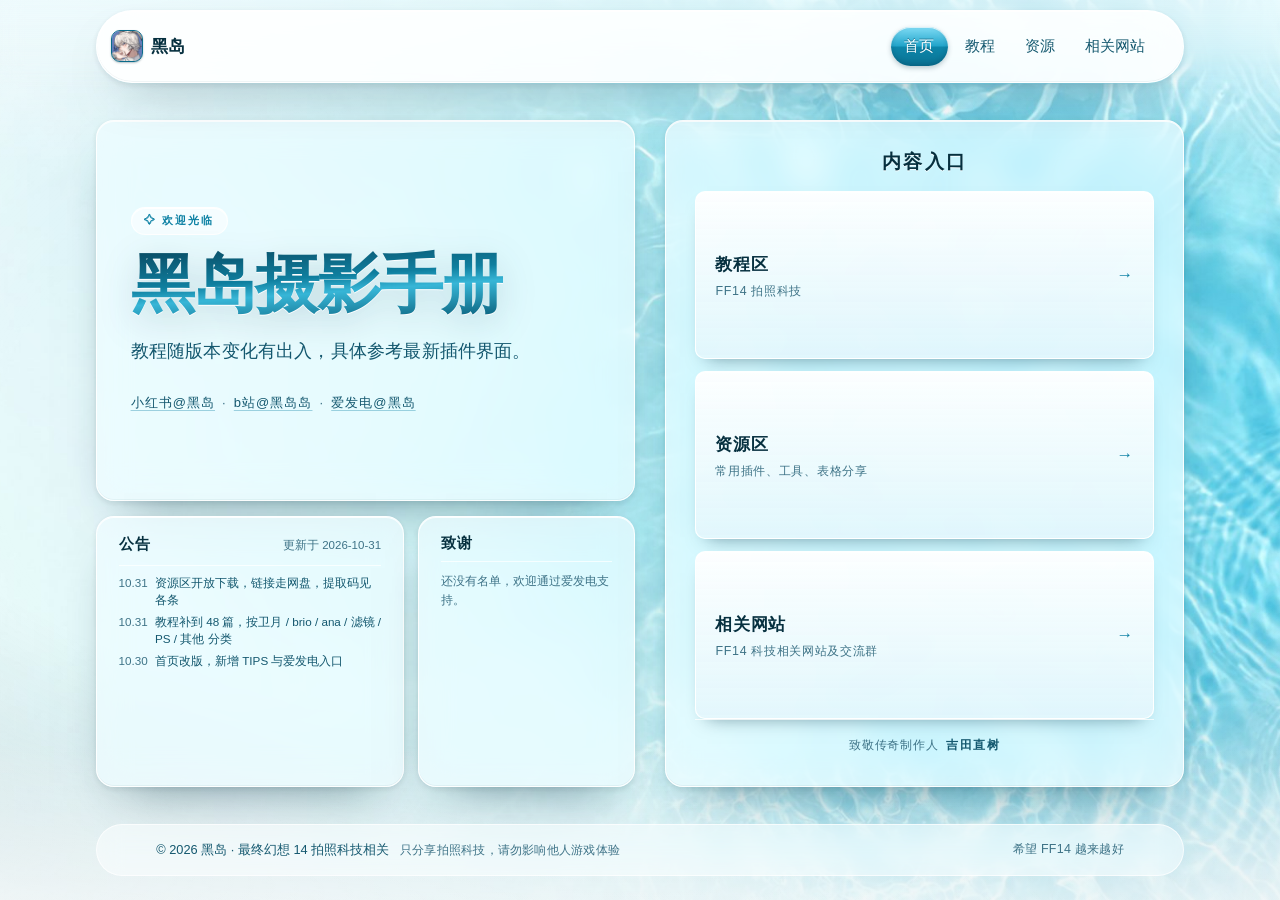
==== commit bf312521: "公告在左更大，致谢在右" ====
--- a/index.html
+++ b/index.html
@@ -100,15 +100,6 @@
       </section>
 
       <div class="hub__duo">
-        <section class="hub__thanks" aria-labelledby="thanks-title">
-          <div class="hub__rail-head">
-            <h2 class="hub__thanks-title" id="thanks-title">致谢</h2>
-          </div>
-          <ul class="hub__thanks-list" data-thanks-list>
-            <li class="hub__thanks-empty">载入中…</li>
-          </ul>
-        </section>
-
         <section class="hub__rail hub__notice" aria-labelledby="notice-title">
         <div class="hub__rail-head">
           <h2 class="hub__rail-title" id="notice-title">公告</h2>
@@ -118,6 +109,15 @@
         <ul class="hub__feed" data-notice-list>
           <li class="hub__feed-empty">载入中…</li>
         </ul>
+        </section>
+
+        <section class="hub__thanks" aria-labelledby="thanks-title">
+          <div class="hub__rail-head">
+            <h2 class="hub__thanks-title" id="thanks-title">致谢</h2>
+          </div>
+          <ul class="hub__thanks-list" data-thanks-list>
+            <li class="hub__thanks-empty">载入中…</li>
+          </ul>
         </section>
       </div>
       </div>
--- a/assets/css/style.css
+++ b/assets/css/style.css
@@ -4248,4 +4248,16 @@
   .hub__duo {
     grid-template-columns: minmax(0, 1fr);
   }
+}
+/* 公告在左、更大；致谢在右、略小 */
+.hub__duo {
+  grid-template-columns: minmax(0, 1.42fr) minmax(0, 1fr);
+}
+
+.hub__duo .hub__notice .hub__feed {
+  font-size: 0.73rem;
+}
+
+.hub__duo .hub__thanks .hub__thanks-list {
+  font-size: 0.75rem;
 }
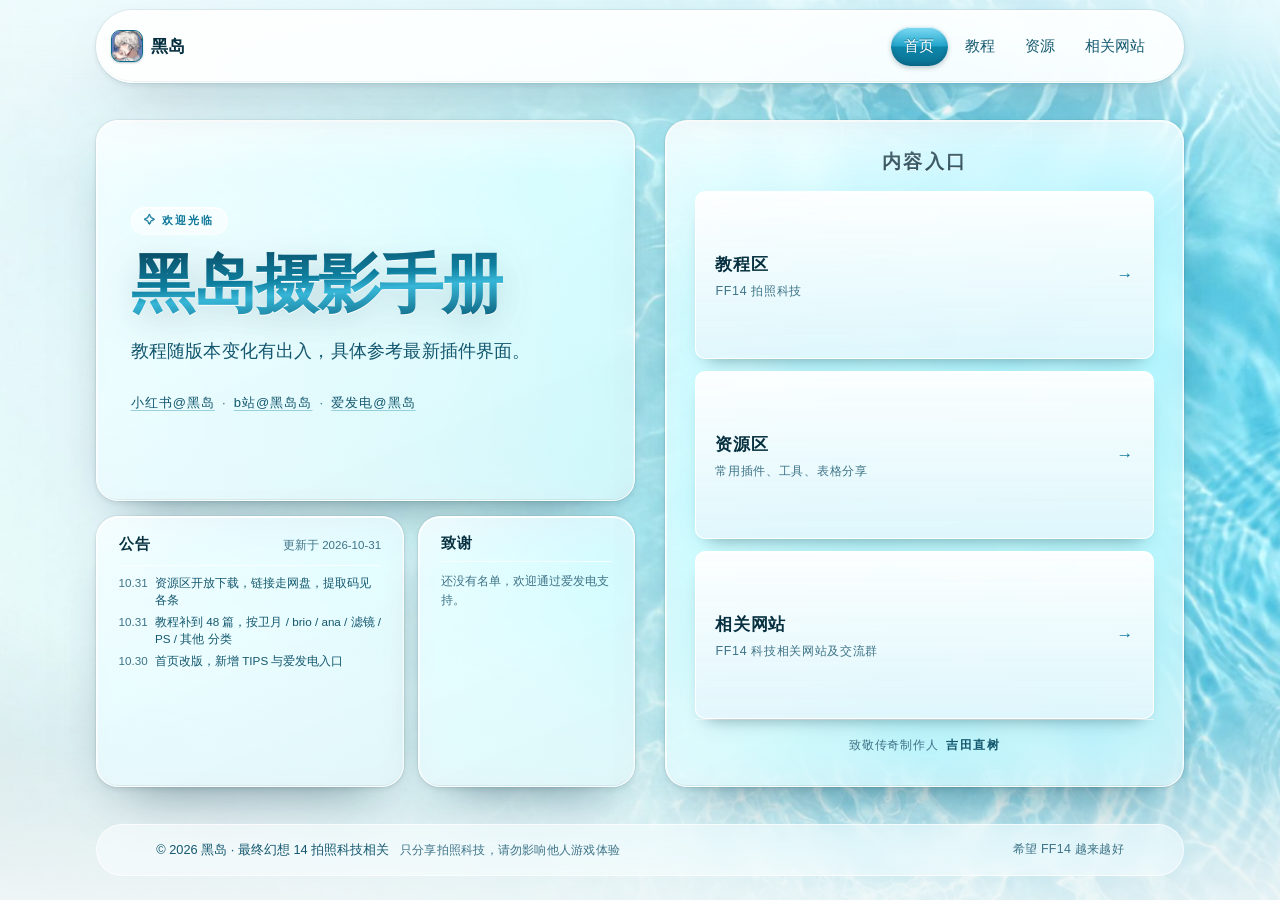
==== commit 337dc909: "清理死代码与过时文档" ====
--- a/index.html
+++ b/index.html
@@ -18,11 +18,7 @@
   <body class="page-hub">
     <!-- 水下场景：光束、焦散、气泡、暗角（纯装饰） -->
     <div class="scene" aria-hidden="true">
-      <div class="scene__rays"></div>
       <div class="scene__swell"></div>
-      <div class="scene__caustics"></div>
-      <div class="scene__grain"></div>
-      <div class="scene__bubbles" id="bubbles"></div>
       <div class="scene__vignette"></div>
     </div>
 
--- a/assets/css/style.css
+++ b/assets/css/style.css
@@ -19,13 +19,13 @@
   --edge: clamp(0.75rem, 3vw, 2.5rem);
   /* 宽屏时内容栏跟着变宽，避免两侧空出太多水面 */
   --container: min(76rem, max(68rem, 66vw));
-  --radius: 18px;
+  --radius: 22px;
   --radius-sm: 10px;
   --radius-xs: 8px;
   --radius-full: 999px;
 
   /* 玻璃面板 */
-  --panel: rgba(240, 253, 255, 0.74);
+  --panel: rgba(240, 253, 255, 0.67);
   --panel-strong: rgba(255, 255, 255, 0.92);
   --panel-line: rgba(255, 255, 255, 0.9);
   --panel-gloss: rgba(255, 255, 255, 0.95);
@@ -38,16 +38,19 @@
   --on-dark: #eafaff;
 
   /* 强调色 */
-  --accent: #0a7fa3;
+  --accent: #0a7599;
   --accent-2: #0f9fc6;
   --accent-ink: #ffffff;
   --accent-soft: rgba(15, 159, 198, 0.14);
   --glow: rgba(150, 240, 255, 0.6);
 
   /* 阴影 */
-  --shadow-panel: inset 0 1px 0 rgba(255, 255, 255, 0.85),
-    inset 0 -1px 0 rgba(6, 60, 80, 0.05),
-    0 24px 50px -28px rgba(1, 45, 62, 0.55), 0 2px 6px rgba(1, 45, 62, 0.1);
+  --shadow-panel: inset 0 1px 0 rgba(255, 255, 255, 0.92),
+    inset 1px 0 0 rgba(255, 255, 255, 0.55),
+    inset -1px 0 0 rgba(255, 255, 255, 0.28),
+    inset 0 -1px 0 rgba(6, 60, 80, 0.07),
+    0 26px 54px -30px rgba(1, 45, 62, 0.58), 0 2px 6px rgba(1, 45, 62, 0.1),
+    0 0 0 1px rgba(6, 70, 95, 0.06);
   --shadow-soft: 0 12px 24px -16px rgba(1, 45, 62, 0.45);
   --shadow-pop: 0 20px 40px -22px rgba(1, 45, 62, 0.6);
 
@@ -184,20 +187,6 @@
   overflow: hidden;
   /* 用一张实拍水面照当底：换图只改下面这一行 */
   background: #9fe9fa url("../img/bg-water.jpg") center / cover no-repeat;
-}
-
-/* 照片底之上只留一点点压暗，保证玻璃面板的文字对比度 */
-.scene__rays,
-.scene__caustics,
-.scene__grain {
-  display: none;
-}
-
-/* 暂时隐藏气泡与光点（想恢复就把这两条删掉） */
-.scene__bubbles,
-.bubble,
-.sparkle {
-  display: none !important;
 }
 
 /* 水面正上方的太阳光晕 */
@@ -218,97 +207,6 @@
   pointer-events: none;
 }
 
-/* 从水面斜射下来的光 */
-.scene__rays {
-  position: absolute;
-  inset: -30% -45% -15%;
-  background: repeating-linear-gradient(
-    100deg,
-    rgba(255, 255, 255, 0) 0px,
-    rgba(255, 255, 255, 0.26) 70px,
-    rgba(255, 255, 255, 0.46) 120px,
-    rgba(255, 255, 255, 0.2) 180px,
-    rgba(255, 255, 255, 0) 260px
-  );
-  filter: blur(12px);
-  mix-blend-mode: screen;
-  opacity: 1;
-  animation: ray-sway 22s ease-in-out infinite alternate;
-  transform-origin: 50% 0;
-}
-
-/* 水底焦散：几团模糊的亮斑缓慢游动 */
-.scene__caustics {
-  position: absolute;
-  inset: -35%;
-  background:
-    radial-gradient(closest-side at 32% 28%, rgba(255, 255, 255, 0.55), transparent 72%),
-    radial-gradient(closest-side at 68% 46%, rgba(190, 250, 255, 0.45), transparent 68%),
-    radial-gradient(closest-side at 46% 74%, rgba(255, 255, 255, 0.38), transparent 66%),
-    radial-gradient(closest-side at 78% 82%, rgba(150, 240, 255, 0.3), transparent 62%);
-  filter: blur(50px);
-  mix-blend-mode: screen;
-  opacity: 0.4;
-  animation: caustic-drift 34s ease-in-out infinite alternate;
-}
-
-/* 水面附近的一点点细碎波纹 */
-.scene__caustics::after {
-  content: "";
-  position: absolute;
-  inset: 8% 4% 55%;
-  background: repeating-radial-gradient(
-    circle at 50% 0,
-    rgba(255, 255, 255, 0.22) 0 2px,
-    rgba(255, 255, 255, 0) 2px 22px
-  );
-  filter: blur(2px);
-  opacity: 0.35;
-  mask-image: linear-gradient(to bottom, #000, transparent 85%);
-  -webkit-mask-image: linear-gradient(to bottom, #000, transparent 85%);
-}
-
-.scene__bubbles {
-  position: absolute;
-  inset: 0;
-  pointer-events: none;
-}
-
-/* Minecraft 里的像素气泡：8×8 方块精灵（亮蓝描边 + 浅蓝过渡 + 白色高光） */
-.bubble {
-  position: absolute;
-  bottom: -12vh;
-  width: 32px;
-  height: 32px;
-  background-image: url("[data-uri]");
-  background-size: 100% 100%;
-  background-repeat: no-repeat;
-  image-rendering: pixelated;
-
-  opacity: 0;
-  animation-name: bubble-rise;
-  /* 阶梯式缓动，让气泡一格一格地往上蹦 */
-  animation-timing-function: steps(200, end);
-  animation-iteration-count: infinite;
-  will-change: transform, opacity;
-}
-
-/* 水面附近的像素十字星光 */
-.sparkle {
-  position: absolute;
-  width: 12px;
-  height: 12px;
-  background-image: url("data:image/svg+xml,%3Csvg xmlns='http://www.w3.org/2000/svg' viewBox='0 0 5 5' shape-rendering='crispEdges'%3E%3Cpath fill='%23ffffff' d='M2 0h1v1H2zM1 1h3v1H1zM0 2h5v1H0zM1 3h3v1H1zM2 4h1v1H2z'/%3E%3C/svg%3E");
-  background-size: 100% 100%;
-  background-repeat: no-repeat;
-  image-rendering: pixelated;
-  filter: drop-shadow(0 0 3px rgba(255, 255, 255, 0.9));
-  opacity: 0;
-  animation: sparkle-twinkle 7s steps(28, end) infinite;
-  animation-delay: var(--sparkle-delay, 0s);
-  pointer-events: none;
-}
-
 /* 四周压暗，突出中间的玻璃窗口（浅海不那么狠） */
 .scene__vignette {
   position: absolute;
@@ -363,8 +261,8 @@
   border-top-color: var(--panel-gloss);
   border-radius: var(--radius);
   box-shadow: var(--shadow-panel);
-  backdrop-filter: blur(16px) saturate(150%);
-  -webkit-backdrop-filter: blur(16px) saturate(150%);
+  backdrop-filter: blur(20px) saturate(168%) brightness(1.045);
+  -webkit-backdrop-filter: blur(20px) saturate(168%) brightness(1.045);
 }
 
 /* Windows 风格的窗口标题栏 */
@@ -615,26 +513,6 @@
 .icon-btn svg {
   width: 1.1rem;
   height: 1.1rem;
-}
-
-/* 主题按钮：像素月亮 / 像素太阳（用遮罩，颜色跟随按钮） */
-.theme-toggle {
-  position: relative;
-}
-
-.theme-toggle::before {
-  content: "";
-  width: 1rem;
-  height: 1rem;
-  background-color: currentColor;
-  -webkit-mask-image: url("data:image/svg+xml,%3Csvg xmlns='http://www.w3.org/2000/svg' viewBox='0 0 8 8' shape-rendering='crispEdges'%3E%3Cpath fill='%23000' d='M2 0h4v1H2zM1 1h4v1H1zM0 2h3v1H0zM0 3h2v2H0zM0 5h3v1H0zM1 6h4v1H1zM2 7h4v1H2z'/%3E%3C/svg%3E");
-  -webkit-mask-repeat: no-repeat;
-  -webkit-mask-position: center;
-  -webkit-mask-size: contain;
-  mask-image: url("data:image/svg+xml,%3Csvg xmlns='http://www.w3.org/2000/svg' viewBox='0 0 8 8' shape-rendering='crispEdges'%3E%3Cpath fill='%23000' d='M2 0h4v1H2zM1 1h4v1H1zM0 2h3v1H0zM0 3h2v2H0zM0 5h3v1H0zM1 6h4v1H1zM2 7h4v1H2z'/%3E%3C/svg%3E");
-  mask-repeat: no-repeat;
-  mask-position: center;
-  mask-size: contain;
 }
 
 /* 汉堡按钮 */
@@ -711,163 +589,12 @@
   pointer-events: none;
 }
 
-.hero__inner {
-  position: relative;
-  z-index: 1;
-  display: grid;
-  grid-template-columns: minmax(0, 1.12fr) minmax(0, 0.88fr);
-  align-items: center;
-  gap: clamp(1.75rem, 5vw, 3.5rem);
-}
-
-.hero__eyebrow {
-  display: inline-flex;
-  align-items: center;
-  gap: 0.4rem;
-  margin: 0 0 0.85rem;
-  padding: 0.2rem 0.7rem;
-  border-radius: var(--radius-full);
-  background: rgba(255, 255, 255, 0.6);
-  border: 1px solid rgba(255, 255, 255, 0.9);
-  color: var(--accent);
-  font-size: 0.6875rem;
-  font-weight: 700;
-  letter-spacing: 0.18em;
-  text-transform: uppercase;
-  box-shadow: inset 0 1px 0 rgba(255, 255, 255, 0.95);
-}
-
-.hero__eyebrow::before {
-  content: "✧";
-  font-size: 0.8rem;
-  line-height: 1;
-  color: var(--accent-2);
-}
-
-.hero__title {
-  font-size: clamp(2.4rem, 6vw, 4rem);
-  line-height: 1.02;
-  letter-spacing: -0.035em;
-  background: linear-gradient(
-    176deg,
-    #0a4f68 6%,
-    #0f7f9f 42%,
-    #37b6d7 58%,
-    #0a5f7a 96%
-  );
-  -webkit-background-clip: text;
-  background-clip: text;
-  color: transparent;
-  -webkit-text-fill-color: transparent;
-  filter: drop-shadow(0 1px 0 rgba(255, 255, 255, 0.95))
-    drop-shadow(0 10px 18px rgba(2, 50, 70, 0.18));
-}
-
-.hero__title-en {
-  display: block;
-  margin-top: 0.6rem;
-  color: var(--ink-3);
-  font-size: clamp(0.75rem, 1.4vw, 0.9rem);
-  font-weight: 700;
-  letter-spacing: 0.42em;
-  text-transform: uppercase;
-}
-
-.hero__lede {
-  max-width: 32rem;
-  margin: 1.35rem 0 0;
-  color: var(--ink-2);
-  font-size: clamp(1rem, 1.2vw, 1.1rem);
-  line-height: 1.85;
-}
-
-.hero__actions {
-  display: flex;
-  flex-wrap: wrap;
-  gap: 0.7rem;
-  margin-top: 1.8rem;
-}
-
-.hero__meta {
-  display: flex;
-  flex-wrap: wrap;
-  gap: 1rem 1.9rem;
-  margin: 2.1rem 0 0;
-  padding-top: 1.25rem;
-  border-top: 1px solid rgba(6, 70, 95, 0.12);
-  font-size: 0.8125rem;
-  color: var(--ink-3);
-}
-
-.hero__meta > div {
-  margin: 0;
-}
-
-.hero__meta dt {
-  margin: 0 0 0.1rem;
-  font-size: 0.6875rem;
-  font-weight: 700;
-  letter-spacing: 0.16em;
-  text-transform: uppercase;
-  color: var(--ink-3);
-}
-
-.hero__meta dd {
-  margin: 0;
-  color: var(--ink-2);
-  font-weight: 500;
-}
-
-/* 相框里的头像：带高光的一张照片 */
-.hero__portrait {
-  position: relative;
-  justify-self: center;
-  width: min(100%, 19rem);
-  transform: rotate(-1.4deg);
-  transition: transform 0.5s var(--ease);
-}
-
-.hero__portrait:hover {
-  transform: rotate(0deg) scale(1.02);
-}
-
-.hero__portrait img {
-  width: 100%;
-  height: auto;
-  border: 6px solid rgba(255, 255, 255, 0.92);
-  border-radius: 12px;
-  box-shadow: 0 26px 40px -22px rgba(2, 40, 60, 0.7),
-    0 2px 0 rgba(255, 255, 255, 0.7), inset 0 0 0 1px rgba(6, 60, 80, 0.12);
-}
-
-.hero__portrait::after {
-  content: "";
-  position: absolute;
-  inset: 6px;
-  border-radius: 8px;
-  background: linear-gradient(
-    118deg,
-    rgba(255, 255, 255, 0.55) 0%,
-    rgba(255, 255, 255, 0.12) 34%,
-    rgba(255, 255, 255, 0) 52%
-  );
-  pointer-events: none;
-}
-
 /* --------------------------------------------------------------------------
    08 区块标题
    -------------------------------------------------------------------------- */
 .section {
   width: min(100% - 2 * var(--edge), var(--container));
   margin: clamp(0.9rem, 1.6vw, 1.4rem) auto;
-}
-
-.section__head {
-  display: flex;
-  align-items: flex-end;
-  justify-content: space-between;
-  gap: 1.25rem;
-  margin-bottom: clamp(1.4rem, 2.6vw, 2.1rem);
 }
 
 .section__kicker {
@@ -887,17 +614,6 @@
     0 3px 8px -4px rgba(1, 45, 62, 0.5);
 }
 
-.section__title {
-  font-size: clamp(1.45rem, 2.5vw, 2rem);
-  color: var(--ink);
-  text-shadow: 0 1px 0 rgba(255, 255, 255, 0.75);
-}
-
-.section__title em {
-  font-style: normal;
-  color: var(--ink-3);
-}
-
 .section__link {
   flex: none;
   display: inline-flex;
@@ -929,71 +645,6 @@
   transform: translateX(3px);
 }
 
-/* --------------------------------------------------------------------------
-   09 关于
-   -------------------------------------------------------------------------- */
-.about {
-  display: grid;
-  grid-template-columns: minmax(0, 1.45fr) minmax(0, 1fr);
-  gap: clamp(1.5rem, 4vw, 3rem);
-  align-items: start;
-}
-
-.about__body {
-  color: var(--ink-2);
-}
-
-.about__body p {
-  margin-bottom: 1em;
-}
-
-.about__body p:last-child {
-  margin-bottom: 0;
-}
-
-.about__lead {
-  color: var(--ink);
-  font-size: 1.05em;
-}
-
-.about__body a {
-  color: var(--accent);
-  text-decoration: underline;
-  text-decoration-thickness: 1px;
-  text-underline-offset: 3px;
-}
-
-.about__aside {
-  display: grid;
-  gap: 1.4rem;
-  padding: 1.35rem;
-  border: 1px solid rgba(255, 255, 255, 0.9);
-  border-radius: var(--radius-sm);
-  background: linear-gradient(
-    180deg,
-    rgba(255, 255, 255, 0.8),
-    rgba(255, 255, 255, 0.55)
-  );
-  box-shadow: inset 0 1px 0 rgba(255, 255, 255, 0.95),
-    0 14px 26px -20px rgba(1, 45, 62, 0.45);
-}
-
-.about__group-title {
-  margin: 0 0 0.65rem;
-  font-size: 0.6875rem;
-  font-weight: 700;
-  letter-spacing: 0.18em;
-  text-transform: uppercase;
-  color: var(--ink-3);
-}
-
-.tag-list {
-  display: flex;
-  flex-wrap: wrap;
-  gap: 0.4rem;
-  list-style: none;
-}
-
 .tag {
   padding: 0.18rem 0.65rem;
   border: 1px solid rgba(255, 255, 255, 0.9);
@@ -1003,34 +654,6 @@
   font-size: 0.8125rem;
   line-height: 1.7;
   box-shadow: inset 0 1px 0 #fff, 0 1px 2px rgba(1, 45, 62, 0.12);
-}
-
-.fact-list {
-  display: grid;
-  gap: 0.5rem;
-  margin: 0;
-  list-style: none;
-  font-size: 0.9rem;
-}
-
-.fact-list li {
-  display: flex;
-  gap: 0.55rem;
-  color: var(--ink-2);
-}
-
-.fact-list span[aria-hidden] {
-  color: var(--accent-2);
-  line-height: 1.5;
-}
-
-/* --------------------------------------------------------------------------
-   10 作品卡片
-   -------------------------------------------------------------------------- */
-.card-grid {
-  display: grid;
-  grid-template-columns: repeat(auto-fit, minmax(min(100%, 17rem), 1fr));
-  gap: 1rem;
 }
 
 .card {
@@ -1104,25 +727,6 @@
   line-height: 1.72;
 }
 
-.card__tags {
-  display: flex;
-  flex-wrap: wrap;
-  gap: 0.35rem;
-  margin-top: auto;
-  padding-top: 0.4rem;
-  list-style: none;
-}
-
-.card__tags li {
-  padding: 0.05rem 0.5rem;
-  border-radius: var(--radius-full);
-  background: rgba(10, 127, 163, 0.1);
-  color: var(--accent);
-  font-size: 0.6875rem;
-  font-weight: 600;
-  letter-spacing: 0.02em;
-}
-
 .card__link::after {
   content: "";
   position: absolute;
@@ -1192,99 +796,6 @@
 
 .post-item__link:hover .post-item__arrow {
   transform: translateX(4px);
-}
-
-/* --------------------------------------------------------------------------
-   12 联系：深水块
-   -------------------------------------------------------------------------- */
-.contact {
-  position: relative;
-  overflow: hidden;
-  padding: clamp(1.5rem, 3.6vw, 2.6rem);
-  border-radius: var(--radius-sm);
-  border: 1px solid rgba(140, 235, 255, 0.28);
-  background: radial-gradient(
-      120% 140% at 12% 0%,
-      rgba(90, 220, 255, 0.35),
-      transparent 55%
-    ),
-    linear-gradient(160deg, #083f57 0%, #052b3c 55%, #021823 100%);
-  color: var(--on-dark);
-  box-shadow: inset 0 1px 0 rgba(200, 250, 255, 0.35),
-    inset 0 -20px 40px rgba(0, 10, 18, 0.45), 0 20px 40px -24px rgba(0, 20, 30, 0.7);
-}
-
-.contact .section__kicker {
-  border-color: rgba(150, 235, 255, 0.35);
-  background: rgba(120, 225, 255, 0.14);
-  color: #9fe9ff;
-  text-shadow: none;
-  box-shadow: inset 0 0 0 1px rgba(150, 235, 255, 0.12);
-}
-
-.contact__head {
-  position: relative;
-  display: flex;
-  flex-wrap: wrap;
-  align-items: flex-end;
-  justify-content: space-between;
-  gap: 1.25rem;
-}
-
-.contact__title {
-  font-size: clamp(1.5rem, 3vw, 2.15rem);
-  line-height: 1.3;
-  color: #fff;
-  text-shadow: 0 2px 10px rgba(0, 30, 45, 0.6);
-}
-
-.contact__mail {
-  display: inline-flex;
-  align-items: center;
-  gap: 0.45rem;
-  margin-top: 1.25rem;
-  padding-bottom: 0.3rem;
-  border-bottom: 1px solid rgba(160, 240, 255, 0.45);
-  font-size: clamp(1rem, 2vw, 1.3rem);
-  font-weight: 500;
-  color: #eafaff;
-  transition: color var(--dur) var(--ease),
-    border-color var(--dur) var(--ease);
-}
-
-.contact__mail:hover {
-  color: #9fe9ff;
-  border-color: #9fe9ff;
-}
-
-.contact__social {
-  position: relative;
-  display: flex;
-  flex-wrap: wrap;
-  gap: 0.5rem;
-  margin: 1.6rem 0 0;
-  list-style: none;
-}
-
-.contact__social a {
-  display: inline-flex;
-  align-items: center;
-  gap: 0.4rem;
-  padding: 0.4rem 0.95rem;
-  border: 1px solid rgba(160, 240, 255, 0.4);
-  border-radius: var(--radius-full);
-  background: rgba(150, 235, 255, 0.08);
-  color: #d8f7ff;
-  font-size: 0.8125rem;
-  box-shadow: inset 0 1px 0 rgba(200, 250, 255, 0.25);
-  transition: background-color var(--dur) var(--ease),
-    color var(--dur) var(--ease), transform var(--dur) var(--ease);
-}
-
-.contact__social a:hover {
-  background: rgba(150, 235, 255, 0.2);
-  color: #fff;
-  transform: translateY(-2px);
 }
 
 /* --------------------------------------------------------------------------
@@ -1315,18 +826,6 @@
   margin: 0;
 }
 
-.site-footer__badge {
-  padding: 0.15rem 0.6rem;
-  border: 1px solid rgba(6, 70, 95, 0.2);
-  border-radius: var(--radius-full);
-  background: rgba(255, 255, 255, 0.55);
-  color: var(--ink-2);
-  font-family: var(--font-mono);
-  font-size: 0.6875rem;
-  letter-spacing: 0.06em;
-  white-space: nowrap;
-}
-
 .site-footer__links {
   display: flex;
   gap: 1rem;
@@ -1345,54 +844,8 @@
   margin: 0.9rem auto clamp(0.9rem, 1.6vw, 1.4rem);
 }
 
-.page-head__title {
-  font-size: clamp(1.9rem, 4.4vw, 3rem);
-  letter-spacing: -0.03em;
-  color: var(--ink);
-  text-shadow: 0 1px 0 rgba(255, 255, 255, 0.8);
-}
-
-.page-head__lede {
-  max-width: 36rem;
-  margin: 0.9rem 0 0;
-  color: var(--ink-2);
-}
-
-.page-head__meta {
-  display: flex;
-  flex-wrap: wrap;
-  gap: 0.4rem 1.25rem;
-  margin: 1.1rem 0 0;
-  padding-top: 0.9rem;
-  border-top: 1px solid rgba(6, 70, 95, 0.12);
-  color: var(--ink-3);
-  font-size: 0.78rem;
-}
-
-.page-head__meta strong {
-  color: var(--ink-2);
-  font-weight: 700;
-}
-
 .section--tight {
   padding-top: clamp(1.1rem, 2.4vw, 1.8rem);
-}
-
-.archive-group + .archive-group {
-  margin-top: clamp(1.6rem, 3vw, 2.4rem);
-}
-
-.archive-year {
-  display: inline-block;
-  margin: 0 0 0.4rem;
-  padding: 0.1rem 0.55rem;
-  border-radius: var(--radius-full);
-  background: rgba(10, 127, 163, 0.12);
-  color: var(--accent);
-  font-family: var(--font-mono);
-  font-size: 0.75rem;
-  font-weight: 700;
-  letter-spacing: 0.12em;
 }
 
 /* 文章主体 */
@@ -1678,19 +1131,6 @@
   transform: translateY(-1px);
   box-shadow: inset 0 1px 0 rgba(255, 255, 255, 0.9),
     inset 0 -2px 6px rgba(0, 45, 65, 0.3), 0 10px 18px -8px rgba(1, 45, 62, 0.65);
-}
-
-.btn--ghost {
-  border-color: rgba(10, 110, 140, 0.35);
-  background: rgba(255, 255, 255, 0.55);
-  color: var(--ink-2);
-  box-shadow: inset 0 1px 0 rgba(255, 255, 255, 0.95);
-}
-
-.btn--ghost:hover {
-  color: var(--accent);
-  background: rgba(255, 255, 255, 0.85);
-  transform: translateY(-1px);
 }
 
 .btn:active {
@@ -1748,18 +1188,6 @@
   transform: none;
 }
 
-.sr-only {
-  position: absolute;
-  width: 1px;
-  height: 1px;
-  padding: 0;
-  margin: -1px;
-  overflow: hidden;
-  clip: rect(0 0 0 0);
-  white-space: nowrap;
-  border: 0;
-}
-
 @keyframes ray-sway {
   from {
     transform: rotate(-1.2deg) translateX(-1.5%);
@@ -1845,13 +1273,6 @@
    17 响应式
    -------------------------------------------------------------------------- */
 @media (max-width: 64rem) {
-  .hero__inner {
-    grid-template-columns: minmax(0, 1fr) minmax(0, 0.8fr);
-  }
-
-  .about {
-    grid-template-columns: minmax(0, 1fr);
-  }
 }
 
 @media (max-width: 56rem) {
@@ -1892,17 +1313,6 @@
     font-size: 1rem;
   }
 
-  .hero__inner {
-    grid-template-columns: minmax(0, 1fr);
-    gap: 1.8rem;
-  }
-
-  .hero__portrait {
-    order: -1;
-    justify-self: start;
-    width: min(58%, 14rem);
-  }
-
   .post-item__link {
     grid-template-columns: minmax(0, 1fr) auto;
     gap: 0.25rem 0.9rem;
@@ -1924,9 +1334,6 @@
 }
 
 @media (max-width: 40rem) {
-  .site-footer__badge {
-    display: none;
-  }
 
   :root {
     --header-h: 4.1rem;
@@ -1945,21 +1352,6 @@
 
   .brand__text {
     font-size: 0.95rem;
-  }
-
-  .section__head {
-    flex-direction: column;
-    align-items: flex-start;
-    gap: 0.6rem;
-  }
-
-  .hero__meta {
-    gap: 0.8rem 1.2rem;
-  }
-
-  .contact__head {
-    flex-direction: column;
-    align-items: flex-start;
   }
 
   .site-footer__inner {
@@ -1984,14 +1376,6 @@
   .js [data-reveal] {
     opacity: 1;
     transform: none;
-  }
-
-  .bubble {
-    display: none;
-  }
-
-  .sparkle {
-    display: none;
   }
 }
 
@@ -2045,8 +1429,8 @@
   border-radius: var(--radius);
   background: var(--panel);
   box-shadow: var(--shadow-panel);
-  backdrop-filter: blur(16px) saturate(150%);
-  -webkit-backdrop-filter: blur(16px) saturate(150%);
+  backdrop-filter: blur(20px) saturate(168%) brightness(1.045);
+  -webkit-backdrop-filter: blur(20px) saturate(168%) brightness(1.045);
 }
 
 .hub__eyebrow {
@@ -2110,8 +1494,8 @@
   border-radius: var(--radius);
   background: var(--panel);
   box-shadow: var(--shadow-panel);
-  backdrop-filter: blur(16px) saturate(150%);
-  -webkit-backdrop-filter: blur(16px) saturate(150%);
+  backdrop-filter: blur(20px) saturate(168%) brightness(1.045);
+  -webkit-backdrop-filter: blur(20px) saturate(168%) brightness(1.045);
 }
 
 .hub__panel-title {
@@ -2212,16 +1596,6 @@
   pointer-events: none;
 }
 
-.scene__grain {
-  position: absolute;
-  inset: 0;
-  background-image: url("data:image/svg+xml,%3Csvg xmlns='http://www.w3.org/2000/svg' width='180' height='180'%3E%3Cfilter id='n'%3E%3CfeTurbulence type='fractalNoise' baseFrequency='0.85' numOctaves='3' stitchTiles='stitch'/%3E%3CfeColorMatrix type='saturate' values='0'/%3E%3C/filter%3E%3Crect width='180' height='180' filter='url(%23n)' opacity='0.55'/%3E%3C/svg%3E");
-  background-size: 180px 180px;
-  opacity: 0.14;
-  mix-blend-mode: overlay;
-  pointer-events: none;
-}
-
 @media (prefers-reduced-motion: reduce) {
   .scene__swell {
     animation: none;
@@ -2354,18 +1728,6 @@
   text-shadow: 0 2px 8px rgba(0, 25, 40, 0.45);
 }
 
-.tut-card__pin {
-  position: absolute;
-  top: 0.5rem;
-  left: 0.5rem;
-  padding: 0.1rem 0.45rem;
-  border-radius: 5px;
-  background: rgba(255, 255, 255, 0.92);
-  color: #0b3f52;
-  font-size: 0.65rem;
-  font-weight: 700;
-}
-
 .tut-card:hover .tut-card__cover {
   transform: translateY(-3px);
   box-shadow: 0 18px 30px -16px rgba(3, 45, 62, 0.75);
@@ -2389,15 +1751,6 @@
   color: var(--accent);
 }
 
-.tut-card__meta {
-  display: flex;
-  align-items: center;
-  gap: 0.5rem;
-  margin: 0;
-  color: var(--ink-3);
-  font-size: 0.72rem;
-}
-
 .tut-card__tag {
   padding: 0.05rem 0.4rem;
   border-radius: 5px;
@@ -2435,8 +1788,8 @@
   border-top-color: var(--panel-gloss);
   border-radius: var(--radius);
   box-shadow: var(--shadow-panel);
-  backdrop-filter: blur(16px) saturate(150%);
-  -webkit-backdrop-filter: blur(16px) saturate(150%);
+  backdrop-filter: blur(20px) saturate(168%) brightness(1.045);
+  -webkit-backdrop-filter: blur(20px) saturate(168%) brightness(1.045);
 }
 
 .page-card {
@@ -2478,7 +1831,7 @@
       rgba(236, 250, 255, 0.3) 68%,
       rgba(236, 250, 255, 0) 82%
     ),
-    url("../img/tips-bg.jpg");
+    url("../img/tips-bg.webp");
   background-position: 0 0, 82% 52%;
   background-size: auto, cover;
   background-repeat: no-repeat, no-repeat;
@@ -2505,7 +1858,7 @@
         rgba(246, 253, 255, 0.6) 82%,
         rgba(246, 253, 255, 0.3) 100%
       ),
-      url("../img/tips-bg.jpg");
+      url("../img/tips-bg.webp");
   }
 }
 
@@ -2610,8 +1963,8 @@
   border-top-color: var(--panel-gloss);
   border-radius: var(--radius);
   box-shadow: var(--shadow-panel);
-  backdrop-filter: blur(16px) saturate(150%);
-  -webkit-backdrop-filter: blur(16px) saturate(150%);
+  backdrop-filter: blur(20px) saturate(168%) brightness(1.045);
+  -webkit-backdrop-filter: blur(20px) saturate(168%) brightness(1.045);
 }
 
 .hub__rail-head {
@@ -2629,69 +1982,8 @@
   letter-spacing: 0.12em;
 }
 
-.hub__rail-more {
-  color: var(--accent);
-  font-size: 0.76rem;
-  text-decoration: none;
-}
-
-.hub__rail-more:hover {
-  text-decoration: underline;
-}
-
-.hub__rail-list {
-  display: grid;
-  grid-template-columns: repeat(3, minmax(0, 1fr));
-  gap: 0.65rem;
-  margin: 0;
-  padding: 0;
-  list-style: none;
-}
-
-.hub__rail-list a {
-  display: grid;
-  gap: 0.3rem;
-  text-decoration: none;
-}
-
-.hub__rail-list img {
-  display: block;
-  width: 100%;
-  height: clamp(76px, 11vh, 128px);
-  object-fit: cover;
-  border-radius: 8px;
-  border: 1px solid rgba(255, 255, 255, 0.85);
-}
-
-.hub__rail-list span {
-  display: -webkit-box;
-  -webkit-line-clamp: 1;
-  -webkit-box-orient: vertical;
-  overflow: hidden;
-  color: var(--ink-2);
-  font-size: 0.76rem;
-  line-height: 1.4;
-}
-
 @media (max-width: 56rem) {
-  .hub__rail-list {
-    grid-template-columns: repeat(3, minmax(0, 1fr));
-  }
-
-  .hub__rail-list img {
-    height: 62px;
-  }
-}
-.hub__rail-note {
-  margin: 0.15rem 0 0;
-  color: var(--ink-3);
-  font-size: 0.74rem;
-  line-height: 1.5;
-}
-
-
-
-
+}
 
 @media (max-width: 56rem) {
   .hub {
@@ -2903,8 +2195,8 @@
   border-radius: var(--radius);
   background: var(--panel);
   box-shadow: var(--shadow-panel);
-  backdrop-filter: blur(16px) saturate(150%);
-  -webkit-backdrop-filter: blur(16px) saturate(150%);
+  backdrop-filter: blur(20px) saturate(168%) brightness(1.045);
+  -webkit-backdrop-filter: blur(20px) saturate(168%) brightness(1.045);
 }
 
 .res-table {
@@ -3208,7 +2500,7 @@
   border-radius: var(--radius);
   background: var(--panel);
   box-shadow: var(--shadow-panel);
-  backdrop-filter: blur(16px) saturate(150%);
+  backdrop-filter: blur(20px) saturate(168%) brightness(1.045);
 }
 
 .admin__kicker {
@@ -3258,7 +2550,7 @@
   border-radius: var(--radius);
   background: var(--panel);
   box-shadow: var(--shadow-panel);
-  backdrop-filter: blur(16px) saturate(150%);
+  backdrop-filter: blur(20px) saturate(168%) brightness(1.045);
 }
 
 .admin__field {
@@ -3331,14 +2623,6 @@
   min-height: 1.1em;
 }
 
-.admin__status.is-ok {
-  color: #0f7a5a;
-}
-
-.admin__status.is-err {
-  color: #b23b3b;
-}
-
 .admin__list {
   display: grid;
   gap: 0.8rem;
@@ -3356,7 +2640,7 @@
   border-radius: var(--radius);
   background: var(--panel);
   box-shadow: var(--shadow-panel);
-  backdrop-filter: blur(16px) saturate(150%);
+  backdrop-filter: blur(20px) saturate(168%) brightness(1.045);
 }
 
 .admin__row-head {
@@ -3455,7 +2739,6 @@
 .hub__notice {
   align-content: start;
 }
-
 
 /* 后台：左菜单 + 右内容 */
 .admin__layout {
@@ -3476,7 +2759,7 @@
   border-radius: var(--radius);
   background: var(--panel);
   box-shadow: var(--shadow-panel);
-  backdrop-filter: blur(16px) saturate(150%);
+  backdrop-filter: blur(20px) saturate(168%) brightness(1.045);
 }
 
 .admin__tab {
@@ -3537,7 +2820,7 @@
   border-radius: var(--radius);
   background: var(--panel);
   box-shadow: var(--shadow-panel);
-  backdrop-filter: blur(16px) saturate(150%);
+  backdrop-filter: blur(20px) saturate(168%) brightness(1.045);
 }
 
 .admin__tips-title {
@@ -3571,44 +2854,6 @@
   .admin__tab {
     white-space: nowrap;
   }
-}
-
-/* 后台密码门 */
-.admin-gate {
-  position: relative;
-  z-index: 3;
-  min-height: 100svh;
-  display: grid;
-  place-items: center;
-  padding: 1.5rem;
-}
-
-.admin-gate__box {
-  width: min(100%, 22rem);
-  display: grid;
-  gap: 0.8rem;
-  padding: clamp(1.4rem, 3vw, 2rem);
-  border: 1px solid var(--panel-line);
-  border-top-color: var(--panel-gloss);
-  border-radius: var(--radius);
-  background: var(--panel);
-  box-shadow: var(--shadow-panel);
-  backdrop-filter: blur(16px) saturate(150%);
-}
-
-.admin-gate__kicker {
-  margin: 0;
-  color: var(--ink-3);
-  font-size: 0.72rem;
-  font-weight: 700;
-  letter-spacing: 0.16em;
-  text-transform: uppercase;
-}
-
-.admin-gate__title {
-  margin: 0 0 0.3rem;
-  color: var(--ink);
-  font-size: 1.4rem;
 }
 
 .admin[hidden] {
@@ -3621,18 +2866,6 @@
   font-size: 0.78rem;
   letter-spacing: 0.02em;
   white-space: nowrap;
-}
-/* 相关网站里还没填链接的条目 */
-.post-item__link--pending {
-  cursor: default;
-}
-
-.post-item__arrow--pending {
-  font-size: 0.72rem;
-  font-weight: 600;
-  letter-spacing: 0.04em;
-  color: var(--ink-3);
-  opacity: 0.9;
 }
 /* 相关网站里的群号按钮 */
 .link-buttons {
@@ -3704,560 +2937,882 @@
 .tut-featured__item[hidden] {
   display: none !important;
 }
-/* 「全部」置顶改成一行四个 */
-.tut-featured {
-  grid-template-columns: repeat(4, minmax(0, 1fr));
+/* 「全部」置顶改成一行四个（仅桌面） */
+@media (min-width: 56.01rem) {
+  .tut-featured {
+    grid-template-columns: repeat(4, minmax(0, 1fr));
+  }
 }
 
 /* 「其他」分类的置顶小 20% */
 .tut-featured__item--sm {
   max-width: 80%;
-}
-/* 教程筛选栏 + 搜索 */
-.tut-toolbar {
-  display: flex;
-  align-items: center;
-  justify-content: space-between;
-  gap: 0.8rem 1.2rem;
-  flex-wrap: wrap;
-  margin-bottom: 1rem;
-}
-
-.tut-toolbar .tut-filters {
-  margin-bottom: 0;
-}
-
-.tut-search {
-  position: relative;
-  display: flex;
-  align-items: center;
-  margin-left: auto;
-}
-
-.tut-search input {
-  width: 14rem;
-  max-width: 100%;
-  padding: 0.45rem 1.9rem 0.45rem 0.85rem;
-  border: 1px solid rgba(255, 255, 255, 0.9);
-  border-radius: var(--radius-full);
-  background: rgba(255, 255, 255, 0.72);
-  color: var(--ink);
-  font: inherit;
-  font-size: 0.82rem;
-  box-shadow: inset 0 1px 0 #fff;
-}
-
-.tut-search input::placeholder {
-  color: var(--ink-3);
-}
-
-.tut-search input:focus {
-  outline: 2px solid rgba(35, 165, 203, 0.5);
-  outline-offset: 1px;
-}
-
-.tut-search__clear {
-  position: absolute;
-  right: 0.35rem;
-  width: 1.4rem;
-  height: 1.4rem;
-  display: grid;
-  place-items: center;
-  border: 0;
-  border-radius: 50%;
-  background: rgba(10, 127, 163, 0.12);
-  color: var(--ink-2);
-  font-size: 0.9rem;
-  line-height: 1;
-  cursor: pointer;
-}
-
-.tut-search__clear:hover {
-  background: rgba(10, 127, 163, 0.22);
-}
-
-@media (max-width: 56rem) {
-  .tut-search {
-    margin-left: 0;
-    width: 100%;
-  }
-
-  .tut-search input {
-    width: 100%;
-  }
-}
-.tut-search__clear[hidden] {
-  display: none !important;
-}
-/* 相关网站：右侧切一块单独放推荐 */
-.links-split {
-  display: grid;
-  grid-template-columns: minmax(0, 1.6fr) minmax(0, 1fr);
-  gap: clamp(1rem, 2.5vw, 1.8rem);
-  align-items: start;
-}
-
-.links-promo {
-  border-left: 1px solid rgba(255, 255, 255, 0.7);
-  padding-left: clamp(1rem, 2.5vw, 1.6rem);
-}
-
-.links-promo__card {
-  display: grid;
-  gap: 0.5rem;
-}
-
-.links-promo__cover {
-  display: block;
-  width: 100%;
-  aspect-ratio: 16 / 9;
-  object-fit: cover;
-  border-radius: 12px;
-  border: 1px solid rgba(255, 255, 255, 0.75);
-  box-shadow: 0 10px 22px -18px rgba(4, 60, 80, 0.9);
-}
-
-.links-promo__title {
-  margin: 0.15rem 0 0;
-  color: var(--ink);
-  font-size: 0.95rem;
-  font-weight: 700;
-}
-
-.links-promo__desc {
-  margin: 0;
-  color: var(--ink-3);
-  font-size: 0.8rem;
-  line-height: 1.6;
-}
-
-@media (max-width: 56rem) {
-  .links-split {
-    grid-template-columns: minmax(0, 1fr);
-  }
-
-  .links-promo {
-    border-left: 0;
-    border-top: 1px solid rgba(255, 255, 255, 0.7);
-    padding-left: 0;
-    padding-top: 1rem;
-  }
-}
-/* 相关网站：左右两块各自独立成卡片，不再共用一个大面板 */
-.links-split-section {
-  padding: 0;
-  background: none;
-  border: 0;
-  box-shadow: none;
-  backdrop-filter: none;
-  -webkit-backdrop-filter: none;
-}
-
-.links-split .links-list,
-.links-split .links-promo {
-  padding: clamp(1rem, 2.4vw, 1.6rem);
-  background: var(--panel);
-  border: 1px solid var(--panel-line);
-  border-top-color: var(--panel-gloss);
-  border-radius: var(--radius);
-  box-shadow: var(--shadow-panel);
-  backdrop-filter: blur(16px) saturate(150%);
-  -webkit-backdrop-filter: blur(16px) saturate(150%);
-}
-
-.links-split .links-promo {
-  border-left: 1px solid var(--panel-line);
-  padding-left: clamp(1rem, 2.4vw, 1.6rem);
-  align-self: start;
-}
-
-@media (max-width: 56rem) {
-  .links-split .links-promo {
-    border-top: 1px solid var(--panel-line);
-  }
-}
-.links-promo__kicker {
-  margin: 0 0 0.7rem;
-  color: var(--ink-3);
-  font-size: 0.72rem;
-  font-weight: 700;
-  letter-spacing: 0.16em;
-  text-transform: uppercase;
-}
-.links-promo__card {
-  text-decoration: none;
-  transition: transform var(--dur) var(--ease);
-}
-
-.links-promo__card:hover {
-  transform: translateY(-2px);
-}
-
-.links-promo__card:hover .links-promo__title {
-  color: var(--accent);
-}
-
-.links-promo__card:hover .links-promo__cover {
-  filter: brightness(1.04);
-}
-/* 后台「教程」页的行 */
-.tut-link-row {
-  display: grid;
-  grid-template-columns: 8rem minmax(0, 1fr);
-  gap: 0.9rem;
-  align-items: center;
-}
-
-.tut-link-row__cover {
-  width: 100%;
-  aspect-ratio: 16 / 9;
-  object-fit: cover;
-  border-radius: 8px;
-  border: 1px solid rgba(255, 255, 255, 0.8);
-}
-
-.tut-link-row__body {
-  display: grid;
-  gap: 0.35rem;
-}
-
-.tut-link-row__title {
-  margin: 0;
-  color: var(--ink);
-  font-size: 0.86rem;
-  font-weight: 600;
-}
-
-.tut-link-row__input {
-  width: 100%;
-  padding: 0.45rem 0.6rem;
-  border: 1px solid rgba(255, 255, 255, 0.95);
-  border-radius: 8px;
-  background: rgba(255, 255, 255, 0.75);
-  color: var(--ink);
-  font: inherit;
-  font-size: 0.8rem;
-}
-
-.tut-link-row__input:focus {
-  outline: 2px solid rgba(35, 165, 203, 0.55);
-  outline-offset: 1px;
-}
-
-@media (max-width: 48rem) {
-  .tut-link-row {
-    grid-template-columns: 6rem minmax(0, 1fr);
-  }
-}
-/* 后台教程编辑行 */
-.tut-edit {
-  display: grid;
-  grid-template-columns: 7rem minmax(0, 1fr);
-  gap: 0.9rem;
-  align-items: start;
-}
-
-.tut-edit__cover {
-  width: 100%;
-  aspect-ratio: 16 / 9;
-  object-fit: cover;
-  border-radius: 8px;
-  border: 1px solid rgba(255, 255, 255, 0.85);
-}
-
-.tut-edit__body {
-  display: grid;
-  gap: 0.4rem;
-}
-
-.tut-edit__title,
-.tut-edit__link {
-  width: 100%;
-  padding: 0.4rem 0.6rem;
-  border: 1px solid rgba(255, 255, 255, 0.95);
-  border-radius: 8px;
-  background: rgba(255, 255, 255, 0.78);
-  color: var(--ink);
-  font: inherit;
-  font-size: 0.8rem;
-}
-
-.tut-edit__title {
-  font-weight: 700;
-}
-
-.tut-edit__cats {
-  display: flex;
-  flex-wrap: wrap;
-  gap: 0.35rem 0.7rem;
-  color: var(--ink-2);
-  font-size: 0.76rem;
-}
-
-.tut-edit__cats input,
-.tut-edit__pins input {
-  accent-color: var(--accent);
-}
-
-.tut-edit__pins {
-  display: flex;
-  flex-wrap: wrap;
-  align-items: center;
-  gap: 0.4rem 0.9rem;
-  color: var(--ink-2);
-  font-size: 0.76rem;
-}
-
-.tut-edit__pins select {
-  margin-left: 0.25rem;
-  padding: 0.15rem 0.35rem;
-  border: 1px solid rgba(255, 255, 255, 0.95);
-  border-radius: 6px;
-  background: rgba(255, 255, 255, 0.8);
-  color: var(--ink);
-  font: inherit;
-  font-size: 0.76rem;
-}
-
-.tut-edit__order {
-  margin-left: auto;
-  display: flex;
-  gap: 0.3rem;
-}
-
-.admin__btn--tiny {
-  padding: 0.15rem 0.5rem;
-  font-size: 0.72rem;
-}
-
-/* 新建教程那一块 */
-.admin__field--new {
-  margin-bottom: 0.9rem;
-}
-
-.admin__new-row {
-  display: flex;
-  flex-wrap: wrap;
-  gap: 0.5rem;
-  align-items: center;
-}
-
-.admin__new-row input[type="file"] {
-  font-size: 0.76rem;
-  color: var(--ink-2);
-  max-width: 15rem;
-}
-
-.admin__new-row input[type="text"] {
-  flex: 1;
-  min-width: 10rem;
-  padding: 0.4rem 0.6rem;
-  border: 1px solid rgba(255, 255, 255, 0.95);
-  border-radius: 8px;
-  background: rgba(255, 255, 255, 0.78);
-  color: var(--ink);
-  font: inherit;
-  font-size: 0.8rem;
-}
-
-.admin__hint {
-  margin: 0.45rem 0 0;
-  color: var(--ink-3);
-  font-size: 0.74rem;
-  line-height: 1.6;
-}
-/* 首页致谢条 */
-.hub__thanks {
-  flex: none;
-  display: flex;
-  align-items: center;
-  gap: 0.7rem;
-  padding: 0.5rem 0.95rem;
-  background: var(--panel);
-  border: 1px solid var(--panel-line);
-  border-top-color: var(--panel-gloss);
-  border-radius: var(--radius);
-  box-shadow: var(--shadow-panel);
-  backdrop-filter: blur(16px) saturate(150%);
-  -webkit-backdrop-filter: blur(16px) saturate(150%);
-  overflow: hidden;
-}
-
-.hub__thanks-title {
-  margin: 0;
-  flex: none;
-  color: var(--ink);
-  font-size: 0.72rem;
-  font-weight: 700;
-  letter-spacing: 0.14em;
-}
-
-.hub__thanks-list {
-  margin: 0;
-  min-width: 0;
-  display: flex;
-  flex-wrap: wrap;
-  align-items: baseline;
-  gap: 0.15rem 0.6rem;
-  color: var(--ink-2);
-  font-size: 0.72rem;
-  line-height: 1.5;
-}
-
-.hub__thanks-item {
-  display: inline-flex;
-  align-items: baseline;
-  gap: 0.25rem;
-}
-
-.hub__thanks-item a {
-  color: var(--accent);
-  text-decoration: none;
-}
-
-.hub__thanks-item a:hover {
-  text-decoration: underline;
-}
-
-.hub__thanks-item em {
-  color: var(--ink-3);
-  font-style: normal;
-}
-
-.hub__thanks-empty {
-  color: var(--ink-3);
-}
-/* 后台致谢编辑行 */
-.thanks-edit {
-  display: grid;
-  grid-template-columns: minmax(0, 1fr) minmax(0, 1.4fr) minmax(0, 1.4fr) auto;
-  gap: 0.5rem;
-  align-items: center;
-}
-
-.thanks-edit input {
-  width: 100%;
-  padding: 0.4rem 0.6rem;
-  border: 1px solid rgba(255, 255, 255, 0.95);
-  border-radius: 8px;
-  background: rgba(255, 255, 255, 0.78);
-  color: var(--ink);
-  font: inherit;
-  font-size: 0.8rem;
-}
-
-@media (max-width: 56rem) {
-  .thanks-edit {
-    grid-template-columns: minmax(0, 1fr);
-  }
-}
-/* 还没填链接的教程卡：不可点 */
-.tut-card:not([href]) {
-  cursor: default;
-}
-
-.tut-featured__item:not([href]) {
-  cursor: default;
-}
-/* 首页左下：致谢（大）+ 公告（小）并排 */
-.hub__duo {
-  flex: 1;
-  display: grid;
-  grid-template-columns: minmax(0, 1.32fr) minmax(0, 1fr);
-  gap: clamp(0.75rem, 1.6vh, 1.1rem);
-  min-height: 0;
-}
-
-/* 致谢卡：占左边较大一块 */
-.hub__thanks {
-  display: grid;
-  align-content: start;
-  gap: 0.55rem;
-  min-height: 0;
-  padding: clamp(0.85rem, 1.8vw, 1.15rem) clamp(0.95rem, 2vw, 1.35rem) clamp(1rem, 2vw, 1.25rem);
-  background: var(--panel);
-  border: 1px solid var(--panel-line);
-  border-top-color: var(--panel-gloss);
-  border-radius: var(--radius);
-  box-shadow: var(--shadow-panel);
-  backdrop-filter: blur(16px) saturate(150%);
-  -webkit-backdrop-filter: blur(16px) saturate(150%);
-}
-
-.hub__thanks-title {
-  margin: 0;
-  color: var(--ink);
-  font-size: 0.92rem;
-  font-weight: 700;
-  letter-spacing: 0.12em;
-}
-
-.hub__thanks-list {
-  display: grid;
-  gap: 0.4rem;
-  margin: 0;
-  padding: 0.6rem 0 0;
-  border-top: 1px solid rgba(255, 255, 255, 0.7);
-  list-style: none;
-  color: var(--ink-2);
-  font-size: 0.78rem;
-  line-height: 1.5;
-  overflow: auto;
-  min-height: 0;
-  scrollbar-width: thin;
-}
-
-.hub__thanks-item {
-  display: flex;
-  flex-wrap: wrap;
-  align-items: baseline;
-  gap: 0.3rem;
-}
-
-.hub__thanks-item a {
-  color: var(--accent);
-  text-decoration: none;
-  font-weight: 600;
-}
-
-.hub__thanks-item a:hover {
-  text-decoration: underline;
-}
-
-.hub__thanks-item em {
-  color: var(--ink-3);
-  font-style: normal;
-  font-size: 0.74rem;
-}
-
-.hub__thanks-empty {
-  color: var(--ink-3);
-  font-size: 0.78rem;
-}
-
-/* 右边公告收窄，字号略收 */
-.hub__duo .hub__notice {
-  min-height: 0;
-}
-
-.hub__duo .hub__notice .hub__feed {
-  font-size: 0.71rem;
-}
-
-@media (max-width: 56rem) {
-  .hub__duo {
-    grid-template-columns: minmax(0, 1fr);
-  }
-}
-/* 公告在左、更大；致谢在右、略小 */
-.hub__duo {
-  grid-template-columns: minmax(0, 1.42fr) minmax(0, 1fr);
-}
-
-.hub__duo .hub__notice .hub__feed {
-  font-size: 0.73rem;
-}
-
-.hub__duo .hub__thanks .hub__thanks-list {
-  font-size: 0.75rem;
+}
+/* 教程筛选栏 + 搜索 */
+.tut-toolbar {
+  display: flex;
+  align-items: center;
+  justify-content: space-between;
+  gap: 0.8rem 1.2rem;
+  flex-wrap: wrap;
+  margin-bottom: 1rem;
+}
+
+.tut-toolbar .tut-filters {
+  margin-bottom: 0;
+}
+
+.tut-search {
+  position: relative;
+  display: flex;
+  align-items: center;
+  margin-left: auto;
+}
+
+.tut-search input {
+  width: 14rem;
+  max-width: 100%;
+  padding: 0.45rem 1.9rem 0.45rem 0.85rem;
+  border: 1px solid rgba(255, 255, 255, 0.9);
+  border-radius: var(--radius-full);
+  background: rgba(255, 255, 255, 0.72);
+  color: var(--ink);
+  font: inherit;
+  font-size: 0.82rem;
+  box-shadow: inset 0 1px 0 #fff;
+}
+
+.tut-search input::placeholder {
+  color: var(--ink-3);
+}
+
+.tut-search input:focus {
+  outline: 2px solid rgba(35, 165, 203, 0.5);
+  outline-offset: 1px;
+}
+
+.tut-search__clear {
+  position: absolute;
+  right: 0.35rem;
+  width: 1.4rem;
+  height: 1.4rem;
+  display: grid;
+  place-items: center;
+  border: 0;
+  border-radius: 50%;
+  background: rgba(10, 127, 163, 0.12);
+  color: var(--ink-2);
+  font-size: 0.9rem;
+  line-height: 1;
+  cursor: pointer;
+}
+
+.tut-search__clear:hover {
+  background: rgba(10, 127, 163, 0.22);
+}
+
+@media (max-width: 56rem) {
+  .tut-search {
+    margin-left: 0;
+    width: 100%;
+  }
+
+  .tut-search input {
+    width: 100%;
+  }
+}
+.tut-search__clear[hidden] {
+  display: none !important;
+}
+/* 相关网站：右侧切一块单独放推荐 */
+.links-split {
+  display: grid;
+  grid-template-columns: minmax(0, 1.6fr) minmax(0, 1fr);
+  gap: clamp(1rem, 2.5vw, 1.8rem);
+  align-items: start;
+}
+
+.links-promo {
+  border-left: 1px solid rgba(255, 255, 255, 0.7);
+  padding-left: clamp(1rem, 2.5vw, 1.6rem);
+}
+
+.links-promo__card {
+  display: grid;
+  gap: 0.5rem;
+}
+
+.links-promo__cover {
+  display: block;
+  width: 100%;
+  aspect-ratio: 16 / 9;
+  object-fit: cover;
+  border-radius: 12px;
+  border: 1px solid rgba(255, 255, 255, 0.75);
+  box-shadow: 0 10px 22px -18px rgba(4, 60, 80, 0.9);
+}
+
+.links-promo__title {
+  margin: 0.15rem 0 0;
+  color: var(--ink);
+  font-size: 0.95rem;
+  font-weight: 700;
+}
+
+.links-promo__desc {
+  margin: 0;
+  color: var(--ink-3);
+  font-size: 0.8rem;
+  line-height: 1.6;
+}
+
+@media (max-width: 56rem) {
+  .links-split {
+    grid-template-columns: minmax(0, 1fr);
+  }
+
+  .links-promo {
+    border-left: 0;
+    border-top: 1px solid rgba(255, 255, 255, 0.7);
+    padding-left: 0;
+    padding-top: 1rem;
+  }
+}
+/* 相关网站：左右两块各自独立成卡片，不再共用一个大面板 */
+.links-split-section {
+  padding: 0;
+  background: none;
+  border: 0;
+  box-shadow: none;
+  backdrop-filter: none;
+  -webkit-backdrop-filter: none;
+}
+
+.links-split .links-list,
+.links-split .links-promo {
+  padding: clamp(1rem, 2.4vw, 1.6rem);
+  background: var(--panel);
+  border: 1px solid var(--panel-line);
+  border-top-color: var(--panel-gloss);
+  border-radius: var(--radius);
+  box-shadow: var(--shadow-panel);
+  backdrop-filter: blur(20px) saturate(168%) brightness(1.045);
+  -webkit-backdrop-filter: blur(20px) saturate(168%) brightness(1.045);
+}
+
+.links-split .links-promo {
+  border-left: 1px solid var(--panel-line);
+  padding-left: clamp(1rem, 2.4vw, 1.6rem);
+  align-self: start;
+}
+
+@media (max-width: 56rem) {
+  .links-split .links-promo {
+    border-top: 1px solid var(--panel-line);
+  }
+}
+.links-promo__kicker {
+  margin: 0 0 0.7rem;
+  color: var(--ink-3);
+  font-size: 0.72rem;
+  font-weight: 700;
+  letter-spacing: 0.16em;
+  text-transform: uppercase;
+}
+.links-promo__card {
+  text-decoration: none;
+  transition: transform var(--dur) var(--ease);
+}
+
+.links-promo__card:hover {
+  transform: translateY(-2px);
+}
+
+.links-promo__card:hover .links-promo__title {
+  color: var(--accent);
+}
+
+.links-promo__card:hover .links-promo__cover {
+  filter: brightness(1.04);
+}
+
+@media (max-width: 48rem) {
+}
+/* 后台教程编辑行 */
+.tut-edit {
+  display: grid;
+  grid-template-columns: 7rem minmax(0, 1fr);
+  gap: 0.9rem;
+  align-items: start;
+}
+
+.tut-edit__cover {
+  width: 100%;
+  aspect-ratio: 16 / 9;
+  object-fit: cover;
+  border-radius: 8px;
+  border: 1px solid rgba(255, 255, 255, 0.85);
+}
+
+.tut-edit__body {
+  display: grid;
+  gap: 0.4rem;
+}
+
+.tut-edit__title,
+.tut-edit__link {
+  width: 100%;
+  padding: 0.4rem 0.6rem;
+  border: 1px solid rgba(255, 255, 255, 0.95);
+  border-radius: 8px;
+  background: rgba(255, 255, 255, 0.78);
+  color: var(--ink);
+  font: inherit;
+  font-size: 0.8rem;
+}
+
+.tut-edit__title {
+  font-weight: 700;
+}
+
+.tut-edit__cats {
+  display: flex;
+  flex-wrap: wrap;
+  gap: 0.35rem 0.7rem;
+  color: var(--ink-2);
+  font-size: 0.76rem;
+}
+
+.tut-edit__cats input,
+.tut-edit__pins input {
+  accent-color: var(--accent);
+}
+
+.tut-edit__pins {
+  display: flex;
+  flex-wrap: wrap;
+  align-items: center;
+  gap: 0.4rem 0.9rem;
+  color: var(--ink-2);
+  font-size: 0.76rem;
+}
+
+.tut-edit__pins select {
+  margin-left: 0.25rem;
+  padding: 0.15rem 0.35rem;
+  border: 1px solid rgba(255, 255, 255, 0.95);
+  border-radius: 6px;
+  background: rgba(255, 255, 255, 0.8);
+  color: var(--ink);
+  font: inherit;
+  font-size: 0.76rem;
+}
+
+.tut-edit__order {
+  margin-left: auto;
+  display: flex;
+  gap: 0.3rem;
+}
+
+.admin__btn--tiny {
+  padding: 0.15rem 0.5rem;
+  font-size: 0.72rem;
+}
+
+/* 新建教程那一块 */
+.admin__field--new {
+  margin-bottom: 0.9rem;
+}
+
+.admin__new-row {
+  display: flex;
+  flex-wrap: wrap;
+  gap: 0.5rem;
+  align-items: center;
+}
+
+.admin__new-row input[type="file"] {
+  font-size: 0.76rem;
+  color: var(--ink-2);
+  max-width: 15rem;
+}
+
+.admin__new-row input[type="text"] {
+  flex: 1;
+  min-width: 10rem;
+  padding: 0.4rem 0.6rem;
+  border: 1px solid rgba(255, 255, 255, 0.95);
+  border-radius: 8px;
+  background: rgba(255, 255, 255, 0.78);
+  color: var(--ink);
+  font: inherit;
+  font-size: 0.8rem;
+}
+
+.admin__hint {
+  margin: 0.45rem 0 0;
+  color: var(--ink-3);
+  font-size: 0.74rem;
+  line-height: 1.6;
+}
+/* 首页致谢条 */
+.hub__thanks {
+  flex: none;
+  display: flex;
+  align-items: center;
+  gap: 0.7rem;
+  padding: 0.5rem 0.95rem;
+  background: var(--panel);
+  border: 1px solid var(--panel-line);
+  border-top-color: var(--panel-gloss);
+  border-radius: var(--radius);
+  box-shadow: var(--shadow-panel);
+  backdrop-filter: blur(20px) saturate(168%) brightness(1.045);
+  -webkit-backdrop-filter: blur(20px) saturate(168%) brightness(1.045);
+  overflow: hidden;
+}
+
+.hub__thanks-title {
+  margin: 0;
+  flex: none;
+  color: var(--ink);
+  font-size: 0.72rem;
+  font-weight: 700;
+  letter-spacing: 0.14em;
+}
+
+.hub__thanks-list {
+  margin: 0;
+  min-width: 0;
+  display: flex;
+  flex-wrap: wrap;
+  align-items: baseline;
+  gap: 0.15rem 0.6rem;
+  color: var(--ink-2);
+  font-size: 0.72rem;
+  line-height: 1.5;
+}
+
+.hub__thanks-item {
+  display: inline-flex;
+  align-items: baseline;
+  gap: 0.25rem;
+}
+
+.hub__thanks-item a {
+  color: var(--accent);
+  text-decoration: none;
+}
+
+.hub__thanks-item a:hover {
+  text-decoration: underline;
+}
+
+.hub__thanks-item em {
+  color: var(--ink-3);
+  font-style: normal;
+}
+
+.hub__thanks-empty {
+  color: var(--ink-3);
+}
+/* 后台致谢编辑行 */
+.thanks-edit {
+  display: grid;
+  grid-template-columns: minmax(0, 1fr) minmax(0, 1.4fr) minmax(0, 1.4fr) auto;
+  gap: 0.5rem;
+  align-items: center;
+}
+
+.thanks-edit input {
+  width: 100%;
+  padding: 0.4rem 0.6rem;
+  border: 1px solid rgba(255, 255, 255, 0.95);
+  border-radius: 8px;
+  background: rgba(255, 255, 255, 0.78);
+  color: var(--ink);
+  font: inherit;
+  font-size: 0.8rem;
+}
+
+@media (max-width: 56rem) {
+  .thanks-edit {
+    grid-template-columns: minmax(0, 1fr);
+  }
+}
+/* 还没填链接的教程卡：不可点 */
+.tut-card:not([href]) {
+  cursor: default;
+}
+
+.tut-featured__item:not([href]) {
+  cursor: default;
+}
+/* 首页左下：致谢（大）+ 公告（小）并排 */
+.hub__duo {
+  flex: 1;
+  display: grid;
+  grid-template-columns: minmax(0, 1.32fr) minmax(0, 1fr);
+  gap: clamp(0.75rem, 1.6vh, 1.1rem);
+  min-height: 0;
+}
+
+/* 致谢卡：占左边较大一块 */
+.hub__thanks {
+  display: grid;
+  align-content: start;
+  gap: 0.55rem;
+  min-height: 0;
+  padding: clamp(0.85rem, 1.8vw, 1.15rem) clamp(0.95rem, 2vw, 1.35rem) clamp(1rem, 2vw, 1.25rem);
+  background: var(--panel);
+  border: 1px solid var(--panel-line);
+  border-top-color: var(--panel-gloss);
+  border-radius: var(--radius);
+  box-shadow: var(--shadow-panel);
+  backdrop-filter: blur(20px) saturate(168%) brightness(1.045);
+  -webkit-backdrop-filter: blur(20px) saturate(168%) brightness(1.045);
+}
+
+.hub__thanks-title {
+  margin: 0;
+  color: var(--ink);
+  font-size: 0.92rem;
+  font-weight: 700;
+  letter-spacing: 0.12em;
+}
+
+.hub__thanks-list {
+  display: grid;
+  gap: 0.4rem;
+  margin: 0;
+  padding: 0.6rem 0 0;
+  border-top: 1px solid rgba(255, 255, 255, 0.7);
+  list-style: none;
+  color: var(--ink-2);
+  font-size: 0.78rem;
+  line-height: 1.5;
+  overflow: auto;
+  min-height: 0;
+  scrollbar-width: thin;
+}
+
+.hub__thanks-item {
+  display: flex;
+  flex-wrap: wrap;
+  align-items: baseline;
+  gap: 0.3rem;
+}
+
+.hub__thanks-item a {
+  color: var(--accent);
+  text-decoration: none;
+  font-weight: 600;
+}
+
+.hub__thanks-item a:hover {
+  text-decoration: underline;
+}
+
+.hub__thanks-item em {
+  color: var(--ink-3);
+  font-style: normal;
+  font-size: 0.74rem;
+}
+
+.hub__thanks-empty {
+  color: var(--ink-3);
+  font-size: 0.78rem;
+}
+
+/* 右边公告收窄，字号略收 */
+.hub__duo .hub__notice {
+  min-height: 0;
+}
+
+.hub__duo .hub__notice .hub__feed {
+  font-size: 0.71rem;
+}
+
+@media (max-width: 56rem) {
+  .hub__duo {
+    grid-template-columns: minmax(0, 1fr);
+  }
+}
+/* 公告在左、更大；致谢在右、略小（仅桌面） */
+@media (min-width: 56.01rem) {
+  .hub__duo {
+    grid-template-columns: minmax(0, 1.42fr) minmax(0, 1fr);
+  }
+}
+
+.hub__duo .hub__notice .hub__feed {
+  font-size: 0.73rem;
+}
+
+.hub__duo .hub__thanks .hub__thanks-list {
+  font-size: 0.75rem;
+}
+/* ============================================================
+   手机端（≤56rem）：修排版 + 收窄顶部横幅，让内容尽快露出
+   ============================================================ */
+@media (max-width: 56rem) {
+  /* 首页：公告与致谢竖排 */
+  .hub__duo {
+    grid-template-columns: minmax(0, 1fr);
+    gap: 0.7rem;
+  }
+
+  .hub__thanks {
+    padding: 0.7rem 0.9rem 0.8rem;
+  }
+
+  .hub__thanks-title,
+  .hub__rail-title {
+    font-size: 0.85rem;
+  }
+
+  .hub__thanks-list {
+    gap: 0.3rem;
+    padding-top: 0.45rem;
+    font-size: 0.76rem;
+  }
+
+  /* 教程：置顶改成 2×2，不再挤成一条 */
+  .tut-featured {
+    grid-template-columns: repeat(2, minmax(0, 1fr));
+    gap: 0.6rem;
+    margin-bottom: 0.9rem;
+  }
+
+  .tut-featured__title {
+    font-size: 0.8rem;
+    line-height: 1.35;
+    -webkit-line-clamp: 2;
+  }
+
+  /* 分类置顶：单列，别被桌面的 34rem 规则顶住 */
+  .tut-featured.tut-featured--cat {
+    grid-template-columns: minmax(0, 1fr);
+    grid-auto-flow: row;
+    overflow: visible;
+  }
+
+  .tut-featured__item--sm {
+    max-width: 100%;
+  }
+
+  /* 顶部横幅：标题卡 + TIPS 都收紧 */
+  .page-top {
+    margin-top: 0.55rem;
+  }
+
+  .page-card {
+    padding: 0.85rem 0.95rem 0.8rem;
+  }
+  .page-card .window-bar {
+    margin-bottom: 0.35rem;
+  }
+
+  .page-card__title {
+    font-size: 1.55rem;
+  }
+
+  .page-card__meta {
+    margin-top: 0.25rem;
+    font-size: 0.72rem;
+  }
+
+  .page-tips {
+    padding: 0.7rem 0.9rem;
+    min-height: 0;
+  }
+
+  .page-tips__title {
+    margin-bottom: 0.3rem;
+    font-size: 0.8rem;
+  }
+
+  .page-tips__list {
+    gap: 0.2rem;
+    font-size: 0.75rem;
+    line-height: 1.5;
+  }
+
+  /* 筛选栏与搜索框也矮一点 */
+  .tut-toolbar {
+    gap: 0.5rem;
+    margin-bottom: 0.7rem;
+  }
+
+  .tut-search input {
+    padding: 0.38rem 1.8rem 0.38rem 0.75rem;
+    font-size: 0.78rem;
+  }
+}
+/* 覆盖旧的「手机横滑」规则：置顶改成 2×2 网格 */
+@media (max-width: 56rem) {
+  .tut-featured {
+    grid-template-columns: repeat(2, minmax(0, 1fr));
+    grid-auto-flow: row;
+    grid-auto-columns: auto;
+    overflow: visible;
+    scroll-snap-type: none;
+    padding-bottom: 0;
+  }
+
+  .tut-featured__item {
+    scroll-snap-align: none;
+  }
+
+  .tut-featured__cover {
+    aspect-ratio: 16 / 9;
+  }
+}
+/* 手机端顶部横幅再收 30%（覆盖前面的移动端规则） */
+@media (max-width: 56rem) {
+  .page-top {
+    margin-top: 0.4rem;
+  }
+
+  .page-top__grid {
+    gap: 0.55rem;
+  }
+
+  .page-card {
+    padding: 0.55rem 0.65rem 0.5rem;
+  }
+
+  .page-card__body {
+    gap: 0.1rem;
+  }
+
+  .page-card .section__kicker {
+    margin-bottom: 0.3rem;
+    padding: 0.12rem 0.45rem;
+    font-size: 0.55rem;
+    letter-spacing: 0.14em;
+  }
+
+  .page-card__title {
+    font-size: 1.08rem;
+    line-height: 1.15;
+  }
+
+  .page-card__meta {
+    margin-top: 0.15rem;
+    font-size: 0.66rem;
+  }
+
+  .page-tips {
+    padding: 0.5rem 0.62rem;
+  }
+
+  .page-tips__title {
+    margin-bottom: 0.2rem;
+    font-size: 0.68rem;
+    letter-spacing: 0.08em;
+  }
+
+  .page-tips__list {
+    gap: 0.12rem;
+    font-size: 0.66rem;
+    line-height: 1.42;
+  }
+}
+/* ============================================================
+   手机端首页重排：上排「摄影手册 + 公告」，中间「内容入口」，最后「致谢」
+   ============================================================ */
+@media (max-width: 56rem) {
+  .hub {
+    display: grid;
+    grid-template-columns: minmax(0, 1.12fr) minmax(0, 1fr);
+    grid-template-areas:
+      "intro notice"
+      "entry entry"
+      "thanks thanks";
+    align-items: start;
+    gap: 0.55rem;
+    padding-block: 0.6rem 1rem;
+  }
+
+  /* 让两层容器不参与布局，子块直接进网格 */
+  .hub__col,
+  .hub__duo {
+    display: contents;
+  }
+
+  .hub__intro {
+    grid-area: intro;
+    padding: 0.7rem 0.75rem 0.75rem;
+    gap: 0.28rem;
+  }
+
+  .hub__notice {
+    grid-area: notice;
+    padding: 0.6rem 0.65rem 0.7rem;
+  }
+
+  .hub__panel {
+    grid-area: entry;
+  }
+
+  .hub__thanks {
+    grid-area: thanks;
+  }
+
+  /* 摄影手册缩小，塞进半栏 */
+  .hub__eyebrow {
+    font-size: 0.62rem;
+    padding: 0.1rem 0.4rem;
+  }
+
+  .hub__title {
+    font-size: 1.42rem;
+    line-height: 1.15;
+    letter-spacing: -0.02em;
+  }
+
+  .hub__sub {
+    font-size: 0.72rem;
+    line-height: 1.45;
+  }
+
+  .hub__meta {
+    margin-top: 0.2rem;
+    font-size: 0.66rem;
+    letter-spacing: 0.04em;
+    display: flex;
+    flex-wrap: wrap;
+    gap: 0.15rem 0.3rem;
+  }
+
+  /* 公告在半栏里也要排得下 */
+  .hub__notice .hub__rail-head {
+    flex-wrap: wrap;
+    gap: 0.15rem 0.4rem;
+  }
+
+  .hub__notice .hub__rail-title {
+    font-size: 0.78rem;
+  }
+
+  .hub__notice-updated {
+    font-size: 0.6rem;
+  }
+
+  .hub__notice .hub__feed {
+    gap: 0.2rem;
+    padding-top: 0.4rem;
+    font-size: 0.64rem;
+    line-height: 1.4;
+  }
+
+  .hub__notice .hub__feed li {
+    gap: 0.3rem;
+  }
+
+  .hub__panel {
+    padding: 0.8rem 0.85rem 0.9rem;
+  }
+
+  .hub__panel-title {
+    font-size: 0.85rem;
+    margin-bottom: 0.5rem;
+  }
+}
+/* ============================================================
+   玻璃质感：斜向高光 + 底部暗边（做出厚度）
+   ============================================================ */
+.hub__intro,
+.hub__panel,
+.hub__notice,
+.hub__thanks,
+.section,
+.page-card,
+.post,
+.links-split .links-list,
+.links-split .links-promo {
+  background-image: linear-gradient(
+    157deg,
+    rgba(255, 255, 255, 0.5) 0%,
+    rgba(255, 255, 255, 0.14) 18%,
+    rgba(255, 255, 255, 0) 42%,
+    rgba(6, 60, 80, 0.03) 100%
+  );
+  background-repeat: no-repeat;
+}
+
+/* 玻璃边：顶部更亮的一条内高光 */
+.hub__intro::after,
+.hub__panel::after {
+  content: "";
+  position: absolute;
+  inset: 0;
+  border-radius: inherit;
+  pointer-events: none;
+  background: linear-gradient(
+    180deg,
+    rgba(255, 255, 255, 0.55) 0,
+    rgba(255, 255, 255, 0) 14%
+  );
+  opacity: 0.7;
+}
+
+.hub__intro,
+.hub__panel {
+  position: relative;
+}
+
+/* 入口卡片 hover：一道高光扫过 */
+.entry {
+  position: relative;
+  overflow: hidden;
+  isolation: isolate;
+}
+
+.entry::after {
+  content: "";
+  position: absolute;
+  top: -60%;
+  bottom: -60%;
+  left: -70%;
+  width: 60%;
+  background: linear-gradient(
+    100deg,
+    rgba(255, 255, 255, 0) 0%,
+    rgba(255, 255, 255, 0.62) 50%,
+    rgba(255, 255, 255, 0) 100%
+  );
+  transform: translateX(0) skewX(-14deg);
+  opacity: 0;
+  pointer-events: none;
+  transition: transform 0.62s var(--ease), opacity 0.32s var(--ease);
+}
+
+.entry:hover::after,
+.entry:focus-visible::after {
+  transform: translateX(330%) skewX(-14deg);
+  opacity: 1;
+}
+
+@media (prefers-reduced-motion: reduce) {
+  .entry::after {
+    display: none;
+  }
+}
+/* 手机端把玻璃模糊降一档，省电也省 GPU */
+@media (max-width: 56rem) {
+  .hub__intro,
+  .hub__panel,
+  .hub__notice,
+  .hub__thanks,
+  .section,
+  .page-card,
+  .post,
+  .site-header,
+  .links-split .links-list,
+  .links-split .links-promo {
+    backdrop-filter: blur(12px) saturate(160%);
+    -webkit-backdrop-filter: blur(12px) saturate(160%);
+  }
 }
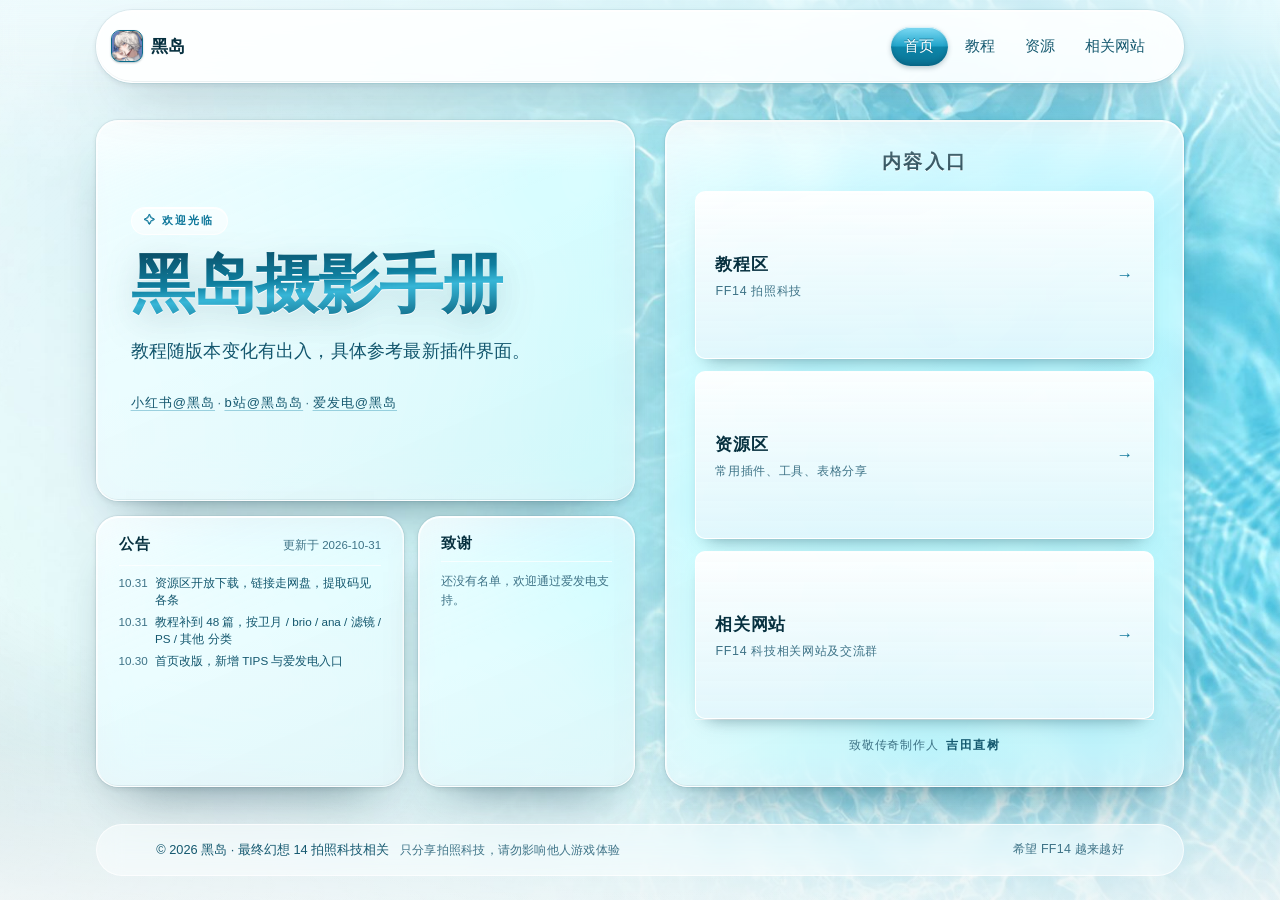
==== commit c3e5bd78: "后台新增页面文案管理" ====
--- a/index.html
+++ b/index.html
@@ -67,11 +67,11 @@
     <main class="hub" id="main">
       <div class="hub__col">
       <section class="hub__intro" aria-labelledby="hub-title">
-        <p class="hub__eyebrow">✧ 欢迎光临</p>
+        <p class="hub__eyebrow" data-site-eyebrow>✧ 欢迎光临</p>
 
-        <h1 class="hub__title" id="hub-title">黑岛摄影手册</h1>
-        <p class="hub__sub">教程随版本变化有出入，具体参考最新插件界面。</p>
-        <p class="hub__meta">
+        <h1 class="hub__title" id="hub-title" data-site-title>黑岛摄影手册</h1>
+        <p class="hub__sub" data-site-sub>教程随版本变化有出入，具体参考最新插件界面。</p>
+        <p class="hub__meta" data-site-links>
           <a
             href="https://www.xiaohongshu.com/user/profile/6412fbc0000000001102217c"
             target="_blank"
@@ -121,7 +121,7 @@
       <aside class="hub__panel" aria-labelledby="entry-title">
         <h2 class="hub__panel-title" id="entry-title">内容入口</h2>
 
-        <ul class="entry-list">
+        <ul class="entry-list" data-site-entries>
           <li>
             <a class="entry" href="tutorials.html">
               <span class="entry__text">
@@ -150,7 +150,7 @@
             </a>
           </li>
         </ul>
-        <p class="hub__credit">
+        <p class="hub__credit" data-site-tribute>
           <span>致敬传奇制作人</span>
           <strong>吉田直树</strong>
         </p>
@@ -160,11 +160,12 @@
     <footer class="site-footer">
       <div class="container site-footer__inner">
         <p>© <span data-year>2026</span> 黑岛 · 最终幻想 14 拍照科技相关 <span class="site-footer__note">只分享拍照科技，请勿影响他人游戏体验</span></p>
-        <p class="site-footer__wish">希望 FF14 越来越好</p>
+        <p class="site-footer__wish" data-site-wish>希望 FF14 越来越好</p>
       </div>
     </footer>
 
     <script src="assets/data/notices.js"></script>
+    <script src="assets/data/site.js"></script>
     <script src="assets/data/thanks.js"></script>
     <script src="assets/js/main.js"></script>
   </body>
--- a/assets/css/style.css
+++ b/assets/css/style.css
@@ -3815,4 +3815,95 @@
     backdrop-filter: blur(12px) saturate(160%);
     -webkit-backdrop-filter: blur(12px) saturate(160%);
   }
+}
+/* 后台「页面文案」 */
+.site-block {
+  margin-bottom: 1.4rem;
+  padding-bottom: 1.2rem;
+  border-bottom: 1px solid rgba(255, 255, 255, 0.65);
+}
+
+.site-block:last-child {
+  border-bottom: 0;
+}
+
+.site-block__title {
+  margin: 0 0 0.7rem;
+  color: var(--ink);
+  font-size: 0.9rem;
+  font-weight: 700;
+  letter-spacing: 0.08em;
+}
+
+.site-sub {
+  margin: 0.9rem 0 0.4rem;
+  color: var(--ink-3);
+  font-size: 0.72rem;
+  font-weight: 600;
+  letter-spacing: 0.06em;
+}
+
+.site-grid {
+  display: grid;
+  grid-template-columns: repeat(2, minmax(0, 1fr));
+  gap: 0.5rem;
+  margin-bottom: 0.5rem;
+}
+
+.site-grid--3 {
+  grid-template-columns: repeat(3, minmax(0, 1fr));
+}
+
+.site-grid--4 {
+  grid-template-columns: repeat(4, minmax(0, 1fr));
+}
+
+.site-field {
+  display: grid;
+  gap: 0.2rem;
+}
+
+.site-field__label {
+  color: var(--ink-3);
+  font-size: 0.68rem;
+}
+
+.site-field__input,
+.site-field__area {
+  width: 100%;
+  padding: 0.4rem 0.6rem;
+  border: 1px solid rgba(255, 255, 255, 0.95);
+  border-radius: 8px;
+  background: rgba(255, 255, 255, 0.78);
+  color: var(--ink);
+  font: inherit;
+  font-size: 0.8rem;
+  resize: vertical;
+}
+
+.site-row {
+  display: flex;
+  flex-wrap: wrap;
+  gap: 0.35rem;
+  margin-bottom: 0.35rem;
+}
+
+.site-row__input {
+  flex: 1;
+  min-width: 7rem;
+  padding: 0.35rem 0.55rem;
+  border: 1px solid rgba(255, 255, 255, 0.95);
+  border-radius: 8px;
+  background: rgba(255, 255, 255, 0.78);
+  color: var(--ink);
+  font: inherit;
+  font-size: 0.76rem;
+}
+
+@media (max-width: 56rem) {
+  .site-grid,
+  .site-grid--3,
+  .site-grid--4 {
+    grid-template-columns: minmax(0, 1fr);
+  }
 }
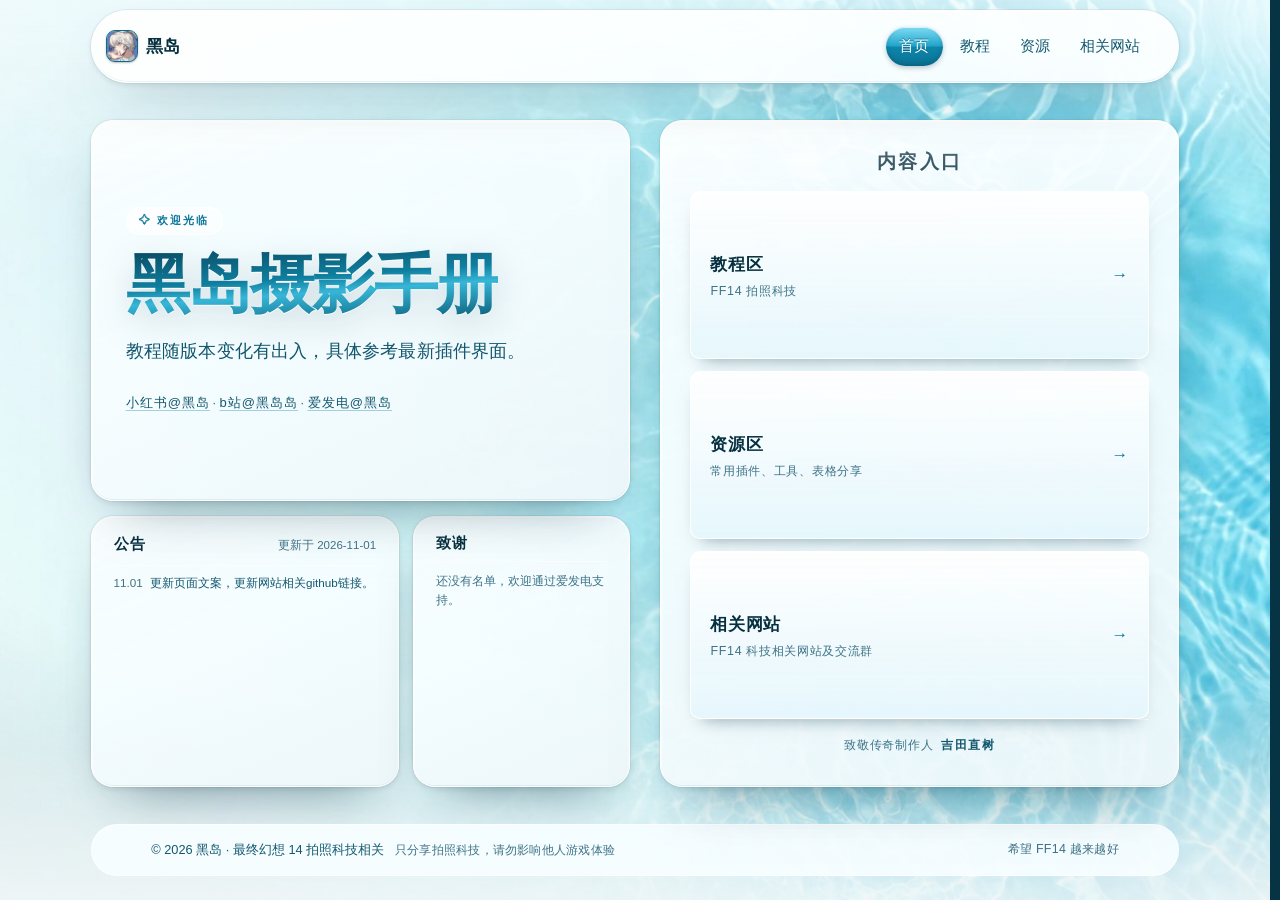
==== commit cd1265ed: "国内套壳浏览器低配渲染降级" ====
--- a/index.html
+++ b/index.html
@@ -13,6 +13,17 @@
     <link rel="icon" href="assets/img/favicon.svg" type="image/svg+xml" />
 
     <link rel="stylesheet" href="assets/css/style.css" />
+    <script>
+      /* 低配 GPU / 国内套壳浏览器（QQ、360、UC 等）关掉玻璃模糊，避免滚动卡顿 */
+      (function () {
+        var ua = navigator.userAgent || "";
+        var weak = /MQQBrowser|QQBrowser|MicroMessenger|UCBrowser|360SE|360EE|HeyTapBrowser/i.test(ua);
+        if (!weak && navigator.hardwareConcurrency && navigator.hardwareConcurrency <= 4) weak = true;
+        if (!weak && navigator.deviceMemory && navigator.deviceMemory <= 4) weak = true;
+        if (weak) document.documentElement.className += " low-gpu";
+      })();
+    </script>
+
   </head>
 
   <body class="page-hub">
--- a/assets/css/style.css
+++ b/assets/css/style.css
@@ -3815,95 +3815,424 @@
     backdrop-filter: blur(12px) saturate(160%);
     -webkit-backdrop-filter: blur(12px) saturate(160%);
   }
-}
-/* 后台「页面文案」 */
-.site-block {
-  margin-bottom: 1.4rem;
-  padding-bottom: 1.2rem;
-  border-bottom: 1px solid rgba(255, 255, 255, 0.65);
-}
-
-.site-block:last-child {
-  border-bottom: 0;
-}
-
-.site-block__title {
-  margin: 0 0 0.7rem;
-  color: var(--ink);
-  font-size: 0.9rem;
-  font-weight: 700;
-  letter-spacing: 0.08em;
-}
-
-.site-sub {
-  margin: 0.9rem 0 0.4rem;
-  color: var(--ink-3);
-  font-size: 0.72rem;
-  font-weight: 600;
-  letter-spacing: 0.06em;
-}
-
-.site-grid {
-  display: grid;
-  grid-template-columns: repeat(2, minmax(0, 1fr));
-  gap: 0.5rem;
-  margin-bottom: 0.5rem;
-}
-
-.site-grid--3 {
-  grid-template-columns: repeat(3, minmax(0, 1fr));
-}
-
-.site-grid--4 {
-  grid-template-columns: repeat(4, minmax(0, 1fr));
-}
-
-.site-field {
-  display: grid;
-  gap: 0.2rem;
-}
-
-.site-field__label {
-  color: var(--ink-3);
-  font-size: 0.68rem;
-}
-
-.site-field__input,
-.site-field__area {
-  width: 100%;
-  padding: 0.4rem 0.6rem;
-  border: 1px solid rgba(255, 255, 255, 0.95);
-  border-radius: 8px;
-  background: rgba(255, 255, 255, 0.78);
-  color: var(--ink);
-  font: inherit;
-  font-size: 0.8rem;
-  resize: vertical;
-}
-
-.site-row {
-  display: flex;
-  flex-wrap: wrap;
-  gap: 0.35rem;
-  margin-bottom: 0.35rem;
-}
-
-.site-row__input {
-  flex: 1;
-  min-width: 7rem;
-  padding: 0.35rem 0.55rem;
-  border: 1px solid rgba(255, 255, 255, 0.95);
-  border-radius: 8px;
-  background: rgba(255, 255, 255, 0.78);
-  color: var(--ink);
-  font: inherit;
-  font-size: 0.76rem;
-}
-
-@media (max-width: 56rem) {
-  .site-grid,
-  .site-grid--3,
-  .site-grid--4 {
-    grid-template-columns: minmax(0, 1fr);
-  }
+}
+/* 后台「页面文案」 */
+.site-block {
+  margin-bottom: 1.4rem;
+  padding-bottom: 1.2rem;
+  border-bottom: 1px solid rgba(255, 255, 255, 0.65);
+}
+
+.site-block:last-child {
+  border-bottom: 0;
+}
+
+.site-block__title {
+  margin: 0 0 0.7rem;
+  color: var(--ink);
+  font-size: 0.9rem;
+  font-weight: 700;
+  letter-spacing: 0.08em;
+}
+
+.site-sub {
+  margin: 0.9rem 0 0.4rem;
+  color: var(--ink-3);
+  font-size: 0.72rem;
+  font-weight: 600;
+  letter-spacing: 0.06em;
+}
+
+.site-grid {
+  display: grid;
+  grid-template-columns: repeat(2, minmax(0, 1fr));
+  gap: 0.5rem;
+  margin-bottom: 0.5rem;
+}
+
+.site-grid--3 {
+  grid-template-columns: repeat(3, minmax(0, 1fr));
+}
+
+.site-grid--4 {
+  grid-template-columns: repeat(4, minmax(0, 1fr));
+}
+
+.site-field {
+  display: grid;
+  gap: 0.2rem;
+}
+
+.site-field__label {
+  color: var(--ink-3);
+  font-size: 0.68rem;
+}
+
+.site-field__input,
+.site-field__area {
+  width: 100%;
+  padding: 0.4rem 0.6rem;
+  border: 1px solid rgba(255, 255, 255, 0.95);
+  border-radius: 8px;
+  background: rgba(255, 255, 255, 0.78);
+  color: var(--ink);
+  font: inherit;
+  font-size: 0.8rem;
+  resize: vertical;
+}
+
+.site-row {
+  display: flex;
+  flex-wrap: wrap;
+  gap: 0.35rem;
+  margin-bottom: 0.35rem;
+}
+
+.site-row__input {
+  flex: 1;
+  min-width: 7rem;
+  padding: 0.35rem 0.55rem;
+  border: 1px solid rgba(255, 255, 255, 0.95);
+  border-radius: 8px;
+  background: rgba(255, 255, 255, 0.78);
+  color: var(--ink);
+  font: inherit;
+  font-size: 0.76rem;
+}
+
+@media (max-width: 56rem) {
+  .site-grid,
+  .site-grid--3,
+  .site-grid--4 {
+    grid-template-columns: minmax(0, 1fr);
+  }
+}
+/* ============================================================
+   手机端滚动闪烁修复
+   1) 背景层单独提层，避免滚动时被反复重绘
+   2) 关掉移动端的高开销效果：70px 动画模糊、混合模式
+   3) 换更小的背景图，减少解码与显存
+   4) 面板在移动端不用 backdrop-filter，改用更高不透明度
+   ============================================================ */
+.scene {
+  transform: translateZ(0);
+  backface-visibility: hidden;
+  -webkit-backface-visibility: hidden;
+  will-change: transform;
+}
+
+@media (max-width: 56rem) {
+  .scene {
+    background-image: url("../img/bg-water-mobile.jpg");
+    background-attachment: scroll;
+  }
+
+  /* 动画 + 大半径模糊 = 移动端掉帧/闪烁的主因，直接停掉 */
+  .scene__swell {
+    animation: none;
+    filter: none;
+    opacity: 0.32;
+    mix-blend-mode: normal;
+  }
+
+  .scene__vignette {
+    mix-blend-mode: normal;
+    opacity: 0.55;
+  }
+
+  /* 面板：移动端不模糊，用不透明一点的白蓝，滚动时不再逐帧重采样 */
+  .hub__intro,
+  .hub__panel,
+  .hub__notice,
+  .hub__thanks,
+  .section,
+  .page-card,
+  .page-tips,
+  .post,
+  .site-header,
+  .links-split .links-list,
+  .links-split .links-promo {
+    backdrop-filter: none;
+    -webkit-backdrop-filter: none;
+    background-color: rgba(244, 253, 255, 0.88);
+  }
+
+  /* 卡片内部的小元素本来就没有模糊，这里顺带禁掉过渡抖动 */
+  .tut-card__cover,
+  .entry {
+    will-change: auto;
+  }
+}
+
+/* 系统开了「减少动态效果」时也别再动 */
+@media (prefers-reduced-motion: reduce) {
+  .scene__swell {
+    animation: none;
+  }
+}
+/* 后台教程行：发布时间 */
+.tut-edit__meta {
+  display: flex;
+  flex-wrap: wrap;
+  align-items: center;
+  gap: 0.4rem 0.7rem;
+}
+
+.tut-edit__date {
+  display: inline-flex;
+  align-items: center;
+  gap: 0.35rem;
+  color: var(--ink-3);
+  font-size: 0.74rem;
+}
+
+.tut-edit__date input {
+  padding: 0.2rem 0.4rem;
+  border: 1px solid rgba(255, 255, 255, 0.95);
+  border-radius: 6px;
+  background: rgba(255, 255, 255, 0.8);
+  color: var(--ink);
+  font: inherit;
+  font-size: 0.76rem;
+}
+
+.tut-edit__hint {
+  color: var(--ink-3);
+  font-size: 0.68rem;
+}
+/* ============================================================
+   桌面端：滚动条出现/消失会让 fixed 背景随视口宽度重算 cover，
+   表现为背景被「拉伸 + 闪一下」。这里固定预留滚动条槽位，
+   让视口宽度在任何页面都一致。
+   ============================================================ */
+html {
+  overflow-y: scroll;
+  scrollbar-gutter: stable;
+}
+
+.scene {
+  background-attachment: scroll;
+  /* 去掉 will-change，避免滚动时反复重建图层；translateZ 保留 */
+  will-change: auto;
+  contain: layout paint;
+}
+/* 手机端页脚：左边两行小字，愿望贴最右，整体更矮 */
+@media (max-width: 56rem) {
+  .site-footer {
+    margin: 0.15rem auto 0.45rem;
+    padding: 0.2rem 0.62rem;
+    font-size: 0.52rem;
+    text-align: left;
+    background: rgba(255, 255, 255, 0.62);
+    backdrop-filter: none;
+    -webkit-backdrop-filter: none;
+  }
+
+  .site-footer__inner {
+    display: flex;
+    flex-direction: row;
+    flex-wrap: nowrap;
+    align-items: center;
+    justify-content: space-between;
+    gap: 0.5rem;
+  }
+
+  .site-footer__inner > p:first-child {
+    flex: 1 1 auto;
+    min-width: 0;
+  }
+
+  .site-footer p {
+    margin: 0;
+    font-size: 0.52rem;
+    line-height: 1.2;
+    letter-spacing: 0;
+  }
+
+  .site-footer__note {
+    display: block;
+    margin-top: 0.02rem;
+    font-size: 0.48rem;
+    color: var(--ink-3);
+  }
+
+  .site-footer__wish {
+    flex: none;
+    margin: 0;
+    font-size: 0.5rem;
+    white-space: nowrap;
+    text-align: right;
+  }
+}
+/* 关掉移动端的文字自动放大（font boosting），否则小字号会被系统“抬大” */
+html {
+  -webkit-text-size-adjust: 100%;
+  -moz-text-size-adjust: 100%;
+  text-size-adjust: 100%;
+}
+/* 相关网站：三个插件用大字 */
+.post-item--big .post-item__title {
+  font-size: 1.12rem;
+  letter-spacing: 0.01em;
+}
+
+.post-item--big .post-item__date {
+  color: var(--ink-3);
+}
+
+/* 右下角「小工具」小框，排在自制 mod 下面 */
+.links-tools {
+  margin-top: 0.75rem;
+  padding: clamp(0.75rem, 1.8vw, 1.05rem) clamp(0.9rem, 2vw, 1.2rem);
+  background: var(--panel);
+  border: 1px solid var(--panel-line);
+  border-top-color: var(--panel-gloss);
+  border-radius: var(--radius);
+  box-shadow: var(--shadow-panel);
+  backdrop-filter: blur(20px) saturate(168%) brightness(1.045);
+  -webkit-backdrop-filter: blur(20px) saturate(168%) brightness(1.045);
+}
+
+.links-tools__kicker {
+  margin: 0 0 0.45rem;
+  color: var(--ink-3);
+  font-size: 0.72rem;
+  font-weight: 700;
+  letter-spacing: 0.16em;
+  text-transform: uppercase;
+}
+
+.links-tools__list {
+  display: grid;
+  gap: 0.45rem;
+}
+
+.links-tool {
+  display: grid;
+  grid-template-columns: minmax(0, 1fr) auto;
+  align-items: baseline;
+  gap: 0.1rem 0.5rem;
+  text-decoration: none;
+  padding: 0.35rem 0.5rem;
+  border-radius: var(--radius-xs);
+  transition: background var(--dur) var(--ease), transform var(--dur) var(--ease);
+}
+
+.links-tool:hover {
+  background: rgba(255, 255, 255, 0.55);
+  transform: translateY(-1px);
+}
+
+.links-tool__title {
+  grid-row: 1;
+  grid-column: 1;
+  color: var(--ink);
+  font-size: 0.86rem;
+  font-weight: 700;
+}
+
+.links-tool__desc {
+  grid-row: 2;
+  grid-column: 1 / -1;
+  color: var(--ink-3);
+  font-size: 0.72rem;
+  line-height: 1.45;
+}
+
+.links-tool__arrow {
+  grid-row: 1;
+  grid-column: 2;
+  justify-self: end;
+  color: var(--accent);
+  font-size: 0.8rem;
+  font-weight: 700;
+}
+
+@media (max-width: 56rem) {
+  .post-item--big .post-item__title {
+    font-size: 1rem;
+  }
+
+  .links-tools {
+    backdrop-filter: none;
+    -webkit-backdrop-filter: none;
+    background-color: rgba(244, 253, 255, 0.88);
+  }
+}
+/* 后台「大字」勾选 */
+.site-row__big {
+  display: inline-flex;
+  align-items: center;
+  gap: 0.2rem;
+  padding: 0 0.3rem;
+  color: var(--ink-3);
+  font-size: 0.72rem;
+  white-space: nowrap;
+}
+
+.site-row__big input {
+  accent-color: var(--accent);
+}
+/* 后台 token 输入下方的快捷链接 */
+.admin__token-link {
+  display: inline-block;
+  margin-top: 0.3rem;
+  color: var(--accent);
+  font-size: 0.72rem;
+  text-decoration: none;
+}
+
+.admin__token-link:hover {
+  text-decoration: underline;
+}
+/* ============================================================
+   低配 GPU / 国内套壳浏览器：关掉玻璃模糊，改成高不透明度纯色
+   （滚动卡顿主要来自 backdrop-filter 每帧重算）
+   ============================================================ */
+.low-gpu .hub__intro,
+.low-gpu .hub__panel,
+.low-gpu .hub__notice,
+.low-gpu .hub__thanks,
+.low-gpu .section,
+.low-gpu .page-card,
+.low-gpu .page-tips,
+.low-gpu .post,
+.low-gpu .links-split .links-list,
+.low-gpu .links-split .links-promo,
+.low-gpu .links-tools,
+.low-gpu .site-footer {
+  backdrop-filter: none !important;
+  -webkit-backdrop-filter: none !important;
+  background-color: rgba(246, 253, 255, 0.94);
+}
+
+.low-gpu .page-tips {
+  background-image: linear-gradient(
+    100deg,
+    rgba(246, 253, 255, 0.98) 0%,
+    rgba(244, 252, 255, 0.95) 40%,
+    rgba(238, 251, 255, 0.9) 62%,
+    rgba(238, 251, 255, 0.86) 100%
+  );
+  background-size: auto, cover;
+}
+
+.low-gpu .scene {
+  transform: none;
+  contain: none;
+}
+
+.low-gpu .entry::after {
+  display: none;
+}
+
+/* 顶部导航后面那层模糊也关掉（内层胶囊本身就是实色） */
+.low-gpu .site-header::before {
+  backdrop-filter: none !important;
+  -webkit-backdrop-filter: none !important;
+}
+
+.low-gpu .tut-card__cover,
+.low-gpu .entry {
+  transition-duration: 0.12s;
 }
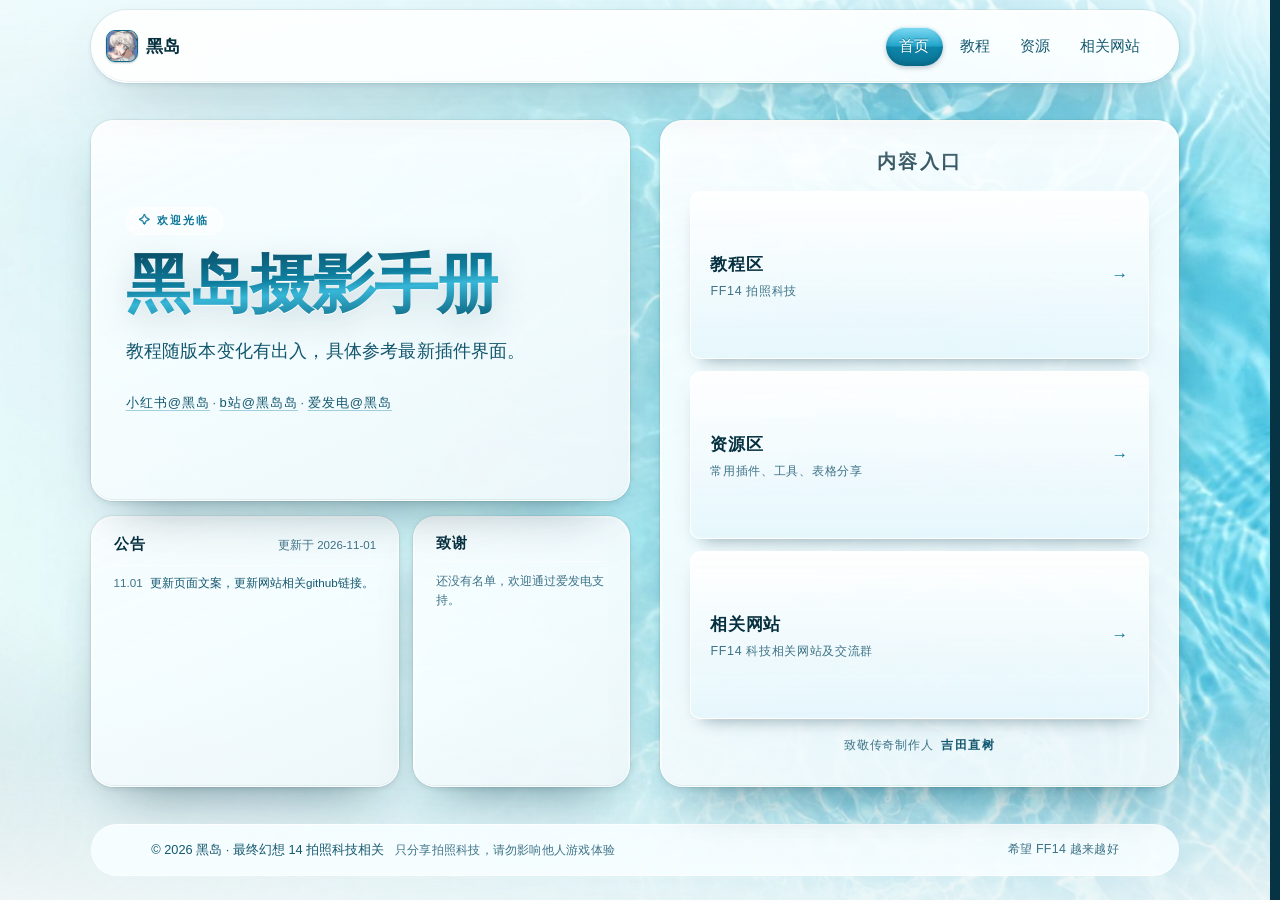
==== commit ce99bd8d: "低配模式再关背景模糊，加 ?fast=1 开关" ====
--- a/index.html
+++ b/index.html
@@ -20,7 +20,7 @@
         var weak = /MQQBrowser|QQBrowser|MicroMessenger|UCBrowser|360SE|360EE|HeyTapBrowser/i.test(ua);
         if (!weak && navigator.hardwareConcurrency && navigator.hardwareConcurrency <= 4) weak = true;
         if (!weak && navigator.deviceMemory && navigator.deviceMemory <= 4) weak = true;
-        if (weak) document.documentElement.className += " low-gpu";
+        if (weak || /(\?|&)fast=1/.test(location.search)) document.documentElement.className += " low-gpu";
       })();
     </script>
 
--- a/assets/css/style.css
+++ b/assets/css/style.css
@@ -4235,4 +4235,26 @@
 .low-gpu .tut-card__cover,
 .low-gpu .entry {
   transition-duration: 0.12s;
-}+}
+/* 低配模式：背景里的 70px 模糊 + 长时间动画也一起停掉（QQ 浏览器最吃这个） */
+.low-gpu .scene__swell {
+  animation: none !important;
+  filter: none !important;
+  opacity: 0.3;
+  mix-blend-mode: normal;
+}
+
+.low-gpu .scene__vignette {
+  mix-blend-mode: normal;
+}
+
+.low-gpu .scene::after {
+  backdrop-filter: none;
+}
+
+/* 低配模式：卡片 hover 不再位移，减少重绘 */
+.low-gpu .tut-card:hover .tut-card__cover,
+.low-gpu .entry:hover,
+.low-gpu .links-tool:hover {
+  transform: none;
+}
